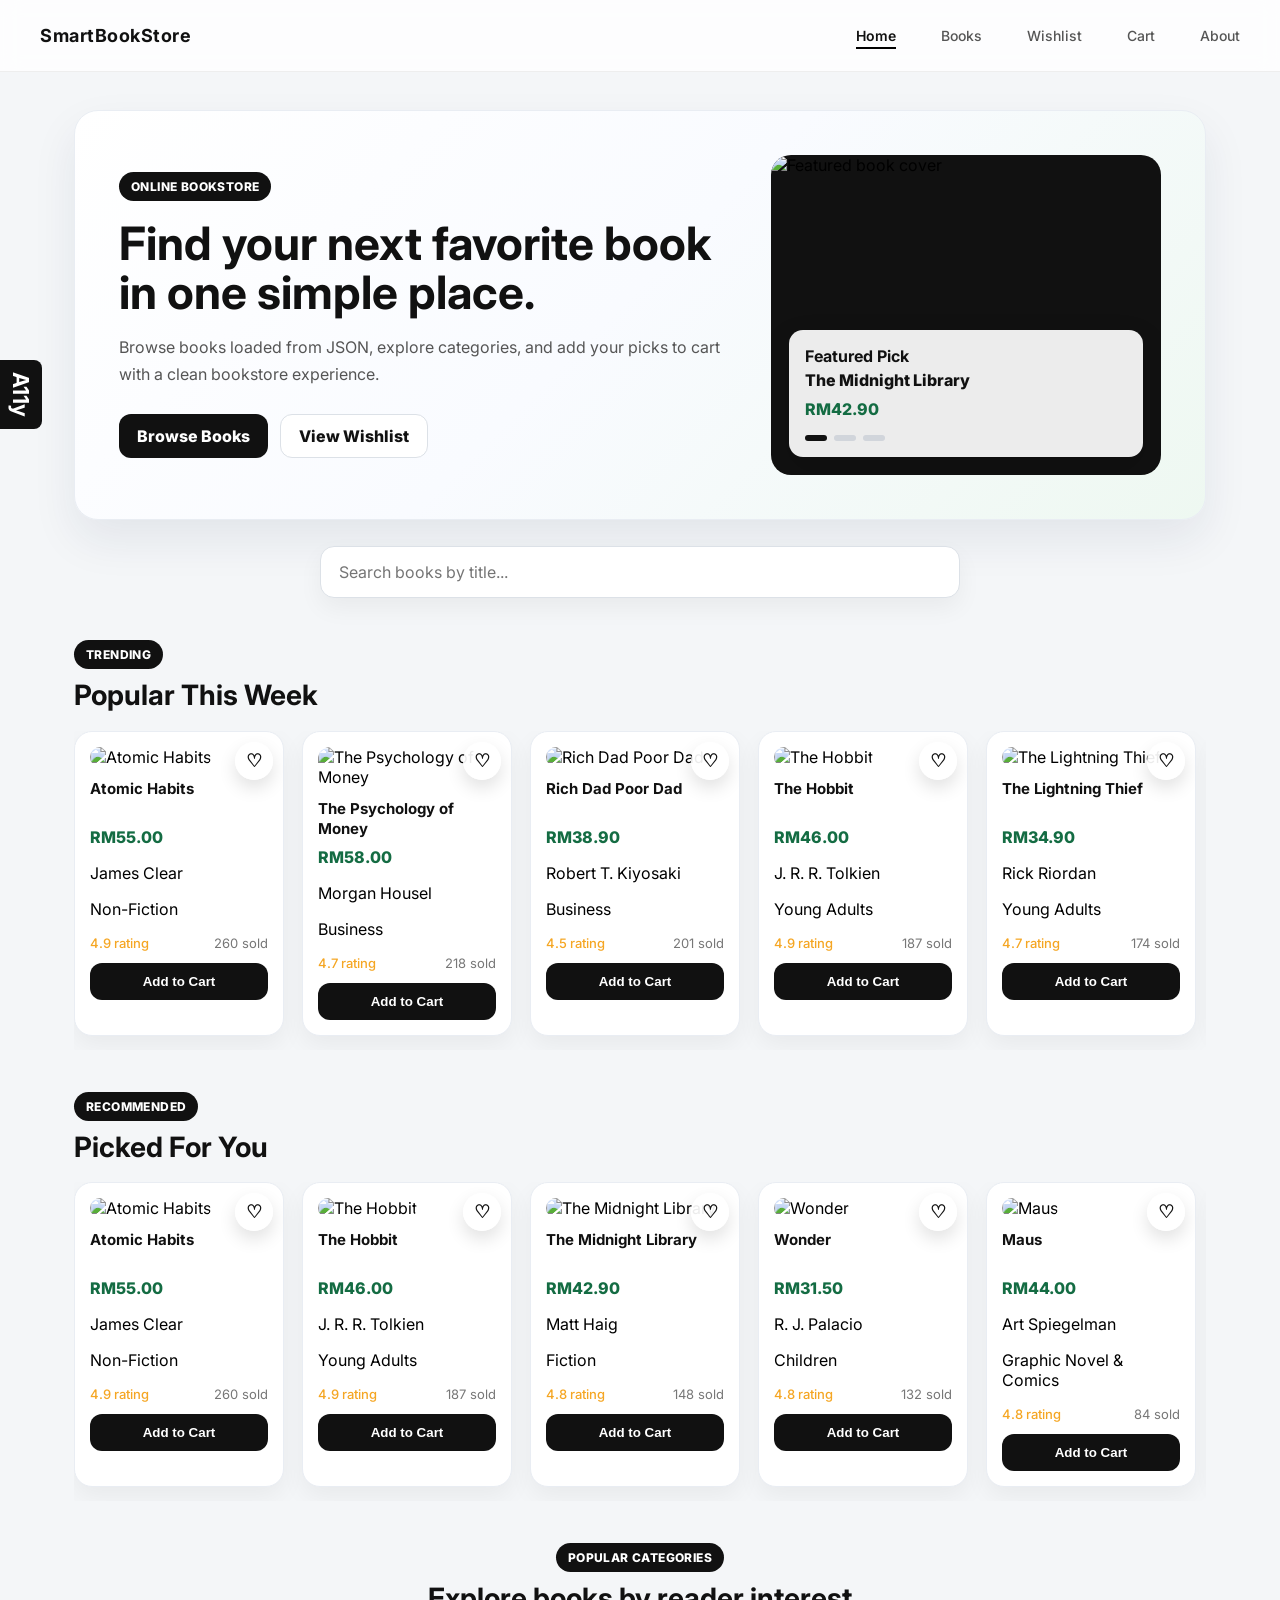
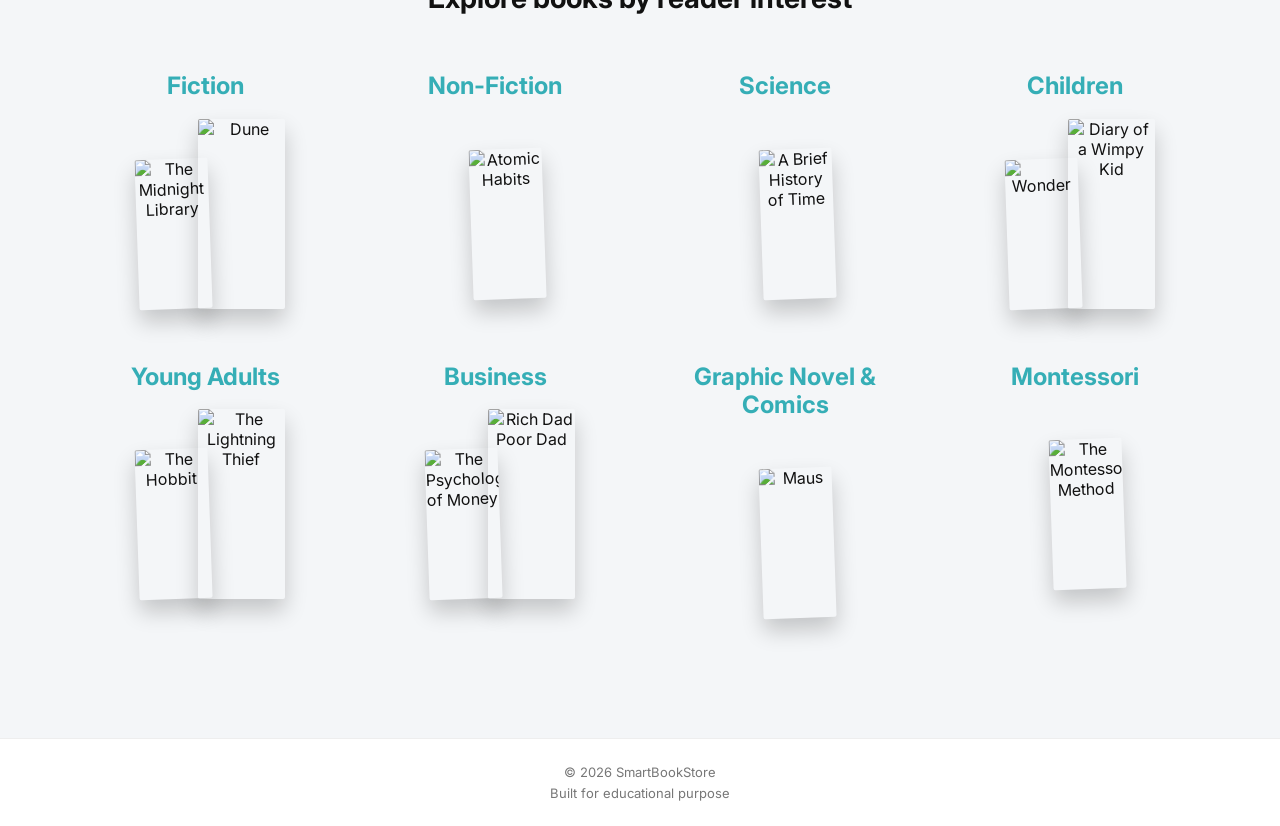
==== index.html @ 11dcf007 "New Website" ====
<!DOCTYPE html>
<html>
<head>
  <meta name="viewport" content="width=device-width, initial-scale=1.0">
  <title>SmartBookStore</title>
  <link rel="preconnect" href="https://fonts.googleapis.com">
  <link rel="preconnect" href="https://fonts.gstatic.com" crossorigin>
  <link href="https://fonts.googleapis.com/css2?family=Inter:wght@400;500;600;700;800&display=swap" rel="stylesheet">
  <link rel="stylesheet" href="style.css">
</head>

<body class="home-body">
  <div class="page-wrapper">
    <div id="accessibility-toggle" class="accessibility-tab">A11y</div>

    <div id="accessibility-panel" class="accessibility-panel">
      <button onclick="increaseText()">A+</button>
      <button onclick="decreaseText()">A-</button>
      <button onclick="toggleGrayscale()">Grayscale</button>
      <button onclick="toggleContrast()">High Contrast</button>
      <button onclick="toggleNegative()">Negative</button>
      <button onclick="toggleLight()">Light BG</button>
      <button onclick="toggleUnderline()">Underline Links</button>
      <button onclick="toggleFont()">Readable Font</button>
      <button onclick="resetAccessibility()">Reset</button>
    </div>

    <header class="navbar">
      <a href="index.html" class="logo">SmartBookStore</a>
      <nav class="nav-links">
        <a href="index.html" class="active">Home</a>
        <a href="books.html">Books</a>
        <a href="wishlist.html">Wishlist</a>
        <a href="cart.html">Cart</a>
        <a href="about.html">About</a>
      </nav>
    </header>

    <main class="home-page">
      <section class="home-hero">
        <div class="home-hero-content">
          <span class="home-label">Online Bookstore</span>
          <h1>Find your next favorite book in one simple place.</h1>
          <p>Browse books loaded from JSON, explore categories, and add your picks to cart with a clean bookstore experience.</p>

          <div class="hero-actions">
            <a href="books.html" class="hero-btn primary">Browse Books</a>
            <a href="wishlist.html" class="hero-btn secondary">View Wishlist</a>
          </div>
        </div>

        <div class="hero-preview" id="featuredBook">
          <img id="featured-img" src="" alt="Featured book cover">
          <div class="hero-preview-card">
            <strong id="featured-label">Featured Pick</strong>
            <span id="featured-title">Loading books...</span>
            <p id="featured-price">RM0</p>
            <div class="featured-dots" id="featured-dots"></div>
          </div>
        </div>
      </section>

      <div class="search-box">
        <input type="text" id="searchInput" placeholder="Search books by title...">
        <div id="suggestionBox"></div>
      </div>

      <section id="trendingSection" class="home-section">
        <div class="section-title">
          <span class="home-label">Trending</span>
          <h2>Popular This Week</h2>
        </div>

        <div class="scroll-container" id="trendingBooks"></div>
      </section>

      <section id="recommendedSection" class="home-section">
        <div class="section-title">
          <span class="home-label">Recommended</span>
          <h2>Picked For You</h2>
        </div>

        <div class="scroll-container" id="recommendedBooks"></div>
      </section>

      <section id="categorySection" class="home-section popular-categories">
        <div class="section-title centered-title">
          <span class="home-label">Popular Categories</span>
          <h2>Explore books by reader interest</h2>
        </div>

        <div class="popular-category-grid" id="popularCategories"></div>
      </section>

      <section id="categoryBooks" class="books home-search-source" aria-hidden="true"></section>
    </main>

    <div id="toast"></div>
    <script src="script.js"></script>
  </div>

  <footer class="footer">
    <p>&copy; 2026 SmartBookStore</p>
    <p>Built for educational purpose</p>
  </footer>
</body>
</html>
---- style.css ----
body {
  font-family: 'Poppins', sans-serif;
  margin: 0;
  padding: 0;
  background: #f5f5f5;
}

/* Logo to Home */
.logo {
  font-size: 18px;
  font-weight: 700;
  color: #111;
  text-decoration: none;
  letter-spacing: 0.5px;
}

.logo-link {
  font-weight: bold;
  font-size: 18px;
  color: black;
  text-decoration: none; /* buang underline */
  cursor: pointer;
}

/* optional hover effect macam app real */
.logo-link:hover {
  opacity: 0.7;
}

@media (max-width: 600px) {
  .navbar {
    flex-direction: column;
    gap: 10px;
  }

  .nav-links {
    gap: 15px;
    flex-wrap: wrap;
    justify-content: center;
  }
}

/* NAVIGATION BAR */
.navbar {
  display: flex;
  justify-content: space-between;
  align-items: center;

  padding: 25px 40px;
  background: rgba(255,255,255,0.8);
  backdrop-filter: blur(10px);

  position: sticky;
  top: 0;

  border-bottom: 1px solid #eee;
  z-index: 1000;
}

.nav-links {
  display: flex;
  gap: 25px;
}

.nav-links a {
  text-decoration: none;
  color: #555;
  font-weight: 500;
  font-size: 14px;
  position: relative;
  transition: 0.2s;
}

.nav-links a:hover {
  color: #111;
}

.nav-links a.active {
  color: #111;
  font-weight: 600;
}

.nav-links a.active::after {
  content: "";
  position: absolute;
  left: 0;
  bottom: -5px;
  width: 100%;
  height: 2px;
  background: black;
}

nav a {
  color: black;
  margin-left: 20px;
  font-weight: 500;
  text-decoration: none;
}

nav a:hover {
  text-decoration: none;
}

/* HOME PAGE */
.home-body {
  font-family: 'Inter', 'Segoe UI', Arial, sans-serif;
  background: #f4f6f8;
}

.home-page {
  max-width: 1180px;
  margin: auto;
  padding: 38px 24px 70px;
}

.home-hero {
  display: grid;
  grid-template-columns: minmax(0, 1fr) 390px;
  gap: 34px;
  align-items: center;
  background: linear-gradient(135deg, #ffffff 0%, #f9fbff 48%, #eef8f1 100%);
  border: 1px solid #e9edf3;
  border-radius: 24px;
  padding: 44px;
  box-shadow: 0 20px 45px rgba(24,39,75,0.08);
}

.home-label {
  display: inline-flex;
  width: fit-content;
  padding: 7px 12px;
  background: #111;
  color: white;
  border-radius: 999px;
  font-size: 12px;
  font-weight: 800;
  letter-spacing: 0.4px;
  text-transform: uppercase;
}

.home-hero h1 {
  max-width: 680px;
  margin: 18px 0 16px;
  color: #111;
  font-size: 46px;
  line-height: 1.08;
}

.home-hero p {
  max-width: 620px;
  margin: 0;
  color: #555;
  font-size: 16px;
  line-height: 1.7;
}

.hero-actions {
  display: flex;
  flex-wrap: wrap;
  gap: 12px;
  margin-top: 26px;
}

.hero-btn {
  display: inline-flex;
  justify-content: center;
  align-items: center;
  min-height: 44px;
  padding: 0 18px;
  border-radius: 12px;
  font-weight: 800;
  text-decoration: none;
}

.hero-btn.primary {
  background: #111;
  color: white;
}

.hero-btn.secondary {
  background: white;
  color: #111;
  border: 1px solid #dce1e7;
}

.hero-preview {
  position: relative;
  min-height: 320px;
  border-radius: 20px;
  overflow: hidden;
  background: #111;
  transition: opacity 0.25s ease, transform 0.25s ease;
}

.hero-preview.is-changing {
  opacity: 0.55;
  transform: translateX(10px);
}

.hero-preview img {
  width: 100%;
  height: 100%;
  min-height: 320px;
  object-fit: cover;
  display: block;
}

.hero-preview-card {
  position: absolute;
  left: 18px;
  right: 18px;
  bottom: 18px;
  padding: 16px;
  background: rgba(255,255,255,0.92);
  border-radius: 14px;
  box-shadow: 0 12px 30px rgba(0,0,0,0.16);
}

.hero-preview-card strong,
.hero-preview-card span {
  display: block;
  color: #111;
}

.hero-preview-card span {
  margin-top: 4px;
  font-weight: 800;
}

.hero-preview-card p {
  margin-top: 6px;
  color: #146c43;
  font-weight: 800;
}

.featured-dots {
  display: flex;
  gap: 7px;
  margin-top: 12px;
}

.featured-dots button {
  width: 22px;
  height: 6px;
  padding: 0;
  border: none;
  border-radius: 999px;
  background: #d1d5db;
}

.featured-dots button.active {
  background: #111;
}

.home-section {
  padding: 0;
  margin-top: 42px;
}

.section-title {
  margin-bottom: 18px;
}

.section-title h2 {
  margin: 10px 0 0;
  color: #111;
  font-size: 28px;
  line-height: 1.2;
}


@media (max-width: 1200px) {
  .books {
    grid-template-columns: repeat(3, 1fr);
  }
}

@media (max-width: 768px) {
  .books {
    grid-template-columns: repeat(2, 1fr);
  }
}

@media (max-width: 480px) {
  .books {
    grid-template-columns: 1fr;
  }
}

/* Book Grid */
.books {
  display: grid;
  grid-template-columns: repeat(4, 1fr);
  gap: 20px;
  padding: 0;
  margin-top: 20px;
}

/* Book Card */
.book-card {
  position: relative;
  background: white;
  border: 1px solid #e9edf3;
  border-radius: 18px;
  overflow: hidden;
  padding: 15px;
  box-shadow: 0 10px 24px rgba(0,0,0,0.05);
  transition: 0.25s;
}

.book-card:hover {
  transform: translateY(-6px);
}

/* Image Book Card */
.book-card img {
  width: 100%;
  height: 220px;
  object-fit: cover;
  border-radius: 12px;
  transition: transform 0.3 ease;
}

.book-card:hover img {
  transform: scale(1.05);
}

/* Button Add to Cart */
.book-card button {
  margin-top: 10px;
  padding: 11px;
  width: 100%;
  background: #111;
  color: white;
  border: none;
  border-radius: 12px;
  cursor: pointer;
  font-weight: 800;
  transition: 0.3s;
}

.book-card button:hover {
  background: #333;
}

/* Bahagian atas dlm Card Book  */
.card-top {
  position: absolute;
  top: 10px;
  right: 10px;
  z-index: 2;
}


/* Search Box */
.search-box {
  position: relative;
  max-width: 640px;
  margin: 26px auto 8px;
}

.search-box input {
  box-sizing: border-box;
  width: 100%;
  padding: 15px 18px;
  border: 1px solid #dce1e7;
  border-radius: 14px;
  background: white;
  color: #111;
  font: inherit;
  box-shadow: 0 10px 24px rgba(0,0,0,0.05);
  outline: none;
}

.search-box input:focus {
  border-color: #111;
  box-shadow: 0 0 0 3px rgba(17,17,17,0.08);
}

.hidden {
  display: none;
}

.search-wrapper button {
  padding: 10px 15px;
  border: none;
  background: black;
  color: white;
  border-radius: 8px;
  cursor: pointer;
}


/* Suggestion For Search */
#suggestionBox {
  position: absolute;
  left: 0;
  right: 0;
  top: calc(100% + 8px);
  z-index: 100;
}

.suggestion-item {
  display: flex;
  align-items: center;
  gap: 12px;
  background: white;
  padding: 12px 14px;
  cursor: pointer;
  border: 1px solid #e3e7ed;
  border-radius: 12px;
  box-shadow: 0 10px 24px rgba(0,0,0,0.07);
  margin-bottom: 8px;
}

.suggestion-item img {
  width: 48px;
  height: 64px;
  object-fit: cover;
  border-radius: 8px;
  background: #f2f2f2;
}

.suggestion-item strong {
  display: block;
  color: #111;
  font-size: 14px;
}

.suggestion-item span {
  display: block;
  margin-top: 4px;
  color: #666;
  font-size: 13px;
  text-transform: capitalize;
}

.suggestion-item.no-result {
  justify-content: center;
  color: #666;
}

.suggestion-item:hover {
  background: #f2f2f2;
}



.sort-wrapper {
  display: flex;
  position: relative;
  justify-content: flex-end;
  margin-top: 0;
  padding-right: 0;
  z-index: 999;
}

#categorySection {
  position: relative;
  display: flex;
  flex-direction: column;

}

.sort-btn {
  background: #111;
  color: white;
  border: none;
  padding: 11px 16px;
  border-radius: 12px;
  cursor: pointer;
  font-size: 13px;
  font-weight: 800;
}

/* dropdown hidden dulu */
.sort-menu {
  display: none;
  position: absolute;
  right: 0;
  top: 45px;

  background: white;
  padding: 10px;
  border-radius: 10px;
  box-shadow: 0 4px 15px rgba(0,0,0,0.1);
  min-width: 140px;
  z-index: 1000;
}

/* bila active */
.sort-menu.show {
  display: block;
}

.sort-menu button {
  display: block;
  width: 100%;
  margin: 5px 0;
  padding: 6px;
  border: none;
  background: #f2f2f2;
  border-radius: 6px;
  cursor: pointer;
}


.sort-wrapper.hidden {
  display: none;
}

.category-header {
  display: flex;
  justify-content: space-between;
  align-items: center;
  gap: 18px;
  padding: 0;
}

/* Button Wish dekat Card Book */
.wish-btn {
  width: 40px;
  height: 40px;
  border-radius: 50%;
  border: none;

  display: flex;
  align-items: center;
  justify-content: center;

  background: rgba(255,255,255,0.95);
  box-shadow: 0 2px 10px rgba(0,0,0,0.12);

  cursor: pointer;
  font-size: 18px;

  transition: 0.2s;
}

.wish-btn:active {
  transform: scale(0.9);
}


/* WISHLIST PAGE */
.wishlist-page {
  max-width: 1100px;
  margin: auto;
  padding: 20px;
}

.wishlist-page h1 {
  margin-bottom: 20px;
}

/* Wishlist GRID */
.wishlist-grid {
  display: grid;
  grid-template-columns: repeat(auto-fill, minmax(220px, 1fr));
  gap: 20px;
}

/* Wishlist Card Book */
.wishlist-card {
  background: white;
  border-radius: 14px;
  padding: 15px;
  overflow: hidden; /* penting */
  box-shadow: 0 6px 18px rgba(0,0,0,0.06);
  transition: 0.25s;
  cursor: pointer;
}

.wishlist-card:hover {
  transform: translateY(-5px);
}

/* Image */
.wishlist-card img {
  width: 100%;
  height: 220px;        
  object-fit: cover;   
  border-radius: 10px;
}

/* Contents */
.wishlist-card h3 {
  font-size: 16px;
  margin: 10px 0 5px;
}

.wishlist-card .price {
  color: green;
  font-weight: bold;
}

/* Buttons */
.wishlist-actions {
  display: flex;
  gap: 8px;
  margin-top: 10px;
}

.wishlist-actions button {
  flex: 1;
  padding: 8px;
  border: none;
  border-radius: 8px;
  font-size: 12px;
  cursor: pointer;
}

.wishlist-actions .add-cart-btn {
  background: #111;
  color: white;
}

.wishlist-actions .remove-btn {
  background: #eee;
  color: black;
}


/* DETAIL BOOK PAGE */
.detail-body {
  font-family: 'Inter', 'Segoe UI', Arial, sans-serif;
  background: #f4f6f8;
}

.detail-container {
  max-width: 1120px;
  margin: auto;
  padding: 38px 24px 70px;
}

.detail-card {
  display: grid;
  grid-template-columns: 390px minmax(0, 1fr);
  gap: 34px;
  align-items: stretch;
  background: white;
  border: 1px solid #e9edf3;
  border-radius: 24px;
  padding: 28px;
  box-shadow: 0 20px 45px rgba(24,39,75,0.08);
}

.detail-image {
  display: flex;
  justify-content: center;
  align-items: center;
  min-height: 470px;
  background: linear-gradient(135deg, #f8fafc, #eef8f1);
  border-radius: 20px;
  padding: 24px;
}

.detail-image img {
  width: 100%;
  max-width: 300px;
  max-height: 420px;
  object-fit: cover;
  border-radius: 16px;
  box-shadow: 0 18px 34px rgba(0,0,0,0.18);
}

.detail-info {
  display: flex;
  flex-direction: column;
  justify-content: center;
}

.detail-label {
  width: fit-content;
  padding: 7px 12px;
  background: #111;
  color: white;
  border-radius: 999px;
  font-size: 12px;
  font-weight: 800;
  letter-spacing: 0.4px;
  text-transform: uppercase;
}

.detail-info h1 {
  margin: 18px 0 12px;
  color: #111;
  font-size: 38px;
  line-height: 1.12;
}

.detail-rating {
  display: flex;
  flex-wrap: wrap;
  gap: 10px;
  margin-bottom: 18px;
}

.detail-rating span {
  padding: 8px 11px;
  background: #f4f6f8;
  color: #555;
  border-radius: 999px;
  font-size: 13px;
  font-weight: 700;
}

#book-price {
  margin: 0;
  color: #146c43;
  font-size: 30px;
  font-weight: 800;
}

.desc {
  max-width: 620px;
  margin: 18px 0;
  color: #555;
  line-height: 1.7;
}

.detail-benefits {
  display: grid;
  grid-template-columns: repeat(3, 1fr);
  gap: 12px;
  margin: 8px 0 22px;
}

.detail-benefits div {
  padding: 14px;
  background: #f8fafc;
  border: 1px solid #e9edf3;
  border-radius: 14px;
}

.detail-benefits strong,
.detail-benefits span {
  display: block;
}

.detail-benefits strong {
  color: #111;
  font-size: 13px;
}

.detail-benefits span {
  margin-top: 4px;
  color: #666;
  font-size: 12px;
}

.detail-actions {
  display: flex;
  flex-wrap: wrap;
  gap: 12px;
}

.detail-actions button,
.detail-actions a {
  display: inline-flex;
  align-items: center;
  justify-content: center;
  min-height: 46px;
  padding: 0 18px;
  border-radius: 12px;
  font-weight: 800;
  text-decoration: none;
}

.detail-actions button {
  background: #111;
  color: white;
  border: none;
  cursor: pointer;
}

.detail-actions a {
  background: white;
  color: #111;
  border: 1px solid #dce1e7;
}

.back-link {
  display: inline-flex;
  margin-bottom: 18px;
  color: #555;
  font-weight: 700;
  text-decoration: none;
}

.back-link:hover {
  color: #111;
}

.feedback-section {
  margin-top: 36px;
}

.feedback-grid {
  display: grid;
  grid-template-columns: repeat(3, 1fr);
  gap: 18px;
}

.feedback-card {
  background: white;
  border: 1px solid #e9edf3;
  border-radius: 18px;
  padding: 20px;
  box-shadow: 0 10px 24px rgba(0,0,0,0.05);
}

.feedback-top {
  display: flex;
  justify-content: space-between;
  align-items: center;
  gap: 12px;
  margin-bottom: 12px;
}

.feedback-top strong {
  color: #111;
}

.feedback-top span {
  padding: 6px 9px;
  background: #e8f4ed;
  color: #146c43;
  border-radius: 999px;
  font-size: 12px;
  font-weight: 800;
}

.feedback-card p {
  margin: 0;
  color: #555;
  line-height: 1.6;
}

@media (max-width: 900px) {
  .detail-card,
  .feedback-grid {
    grid-template-columns: 1fr;
  }

  .detail-image {
    min-height: auto;
  }

  .detail-image img {
    max-height: 360px;
  }
}

@media (max-width: 560px) {
  .detail-container {
    padding: 28px 14px 50px;
  }

  .detail-card {
    padding: 18px;
    border-radius: 18px;
  }

  .detail-info h1 {
    font-size: 28px;
  }

  .detail-benefits {
    grid-template-columns: 1fr;
  }

  .detail-actions {
    flex-direction: column;
  }

  .detail-actions button,
  .detail-actions a {
    width: 100%;
  }
}

/* CART PAGE */
.cart-body {
  font-family: 'Inter', 'Segoe UI', Arial, sans-serif;
  background: #f4f6f8;
}

.cart-page {
  max-width: 1180px;
  margin: auto;
  padding: 38px 24px 70px;
}

.cart-header {
  display: flex;
  justify-content: space-between;
  align-items: flex-end;
  margin-bottom: 24px;
}

.cart-label {
  display: inline-flex;
  width: fit-content;
  padding: 7px 12px;
  background: #111;
  color: white;
  border-radius: 999px;
  font-size: 12px;
  font-weight: 800;
  letter-spacing: 0.4px;
  text-transform: uppercase;
}

.cart-header h1 {
  margin: 14px 0 8px;
  font-size: 38px;
  line-height: 1.1;
  color: #111;
}

.cart-header p {
  margin: 0;
  color: #666;
}

.cart-layout {
  display: grid;
  grid-template-columns: minmax(0, 1fr) 360px;
  gap: 24px;
  align-items: start;
}

.cart-list-panel,
.checkout-panel {
  background: white;
  border: 1px solid #e9edf3;
  border-radius: 18px;
  box-shadow: 0 14px 35px rgba(24,39,75,0.07);
}

.cart-list-panel {
  padding: 22px;
}

.cart-panel-header {
  display: flex;
  justify-content: space-between;
  align-items: center;
  gap: 16px;
  margin-bottom: 18px;
}

.cart-panel-header h2,
.checkout-panel h2 {
  margin: 0;
  color: #111;
  font-size: 20px;
}

#cart-count {
  color: #666;
  font-size: 14px;
  font-weight: 600;
}

.cart-item {
  display: flex;
  align-items: center;
  gap: 16px;
  padding: 16px 0;
  border-bottom: 1px solid #eef1f4;
}

.cart-item:last-child {
  border-bottom: none;
}

.cart-item img {
  width: 76px;
  height: 104px;
  object-fit: cover;
  border-radius: 10px;
  background: #f2f2f2;
}

.cart-info {
  flex: 1;
  min-width: 0;
}

.cart-info h3 {
  margin: 0;
  font-size: 16px;
  color: #111;
}

.cart-info .price {
  color: #146c43;
  font-weight: bold;
  margin: 6px 0 12px;
}

.qty-control {
  display: flex;
  align-items: center;
  width: fit-content;
  gap: 10px;
  padding: 5px;
  background: #f5f6f8;
  border-radius: 999px;
}

.qty-control button {
  width: 30px;
  height: 30px;
  border: none;
  background: #111;
  color: white;
  border-radius: 50%;
  cursor: pointer;
  font-weight: 800;
}

.qty-control span {
  min-width: 18px;
  text-align: center;
  font-weight: 700;
  color: #111;
}

.cart-right {
  text-align: right;
  min-width: 100px;
}

.subtotal {
  font-weight: bold;
  margin-bottom: 10px;
  color: #111;
}

.remove-btn {
  background: #fff1f1;
  border: none;
  color: #c62828;
  font-size: 12px;
  font-weight: 700;
  padding: 7px 10px;
  border-radius: 999px;
  cursor: pointer;
}

.empty-cart {
  padding: 42px 20px;
  text-align: center;
  color: #666;
  background: #f8fafc;
  border: 1px dashed #d7dde5;
  border-radius: 14px;
}

.cart-summary {
  margin-top: 20px;
  padding: 16px;
  background: #f8fafc;
  border-radius: 14px;
}

.cart-summary div {
  display: flex;
  justify-content: space-between;
  align-items: center;
  gap: 16px;
  padding: 8px 0;
  color: #666;
  font-size: 14px;
}

.cart-summary strong {
  color: #111;
}

.summary-total {
  margin-top: 8px;
  border-top: 1px solid #e1e5eb;
  font-size: 16px;
  font-weight: 800;
}

.checkout-panel {
  position: sticky;
  top: 98px;
  padding: 22px;
}

.checkout-panel label {
  display: block;
  margin-top: 16px;
  color: #333;
  font-size: 13px;
  font-weight: 700;
}

.checkout-panel input,
.checkout-panel textarea,
.checkout-panel select {
  width: 100%;
  box-sizing: border-box;
  margin-top: 7px;
  padding: 12px 13px;
  border: 1px solid #dce1e7;
  border-radius: 10px;
  background: white;
  color: #111;
  font: inherit;
  outline: none;
}

.checkout-panel input:focus,
.checkout-panel textarea:focus,
.checkout-panel select:focus {
  border-color: #111;
  box-shadow: 0 0 0 3px rgba(17,17,17,0.08);
}

.checkout-btn {
  width: 100%;
  margin-top: 18px;
  background: #111;
  border: none;
  padding: 14px 18px;
  border-radius: 12px;
  color: white;
  font-weight: 800;
  cursor: pointer;
  transition: 0.25s;
}

.checkout-btn:hover {
  background: #2c2c2c;
  transform: translateY(-2px);
}

@media (max-width: 900px) {
  .cart-layout {
    grid-template-columns: 1fr;
  }

  .checkout-panel {
    position: static;
  }
}

@media (max-width: 560px) {
  .cart-page {
    padding: 28px 16px 50px;
  }

  .cart-header h1 {
    font-size: 30px;
  }

  .cart-list-panel,
  .checkout-panel {
    padding: 16px;
    border-radius: 14px;
  }

  .cart-item {
    align-items: flex-start;
  }

  .cart-item img {
    width: 62px;
    height: 86px;
  }

  .cart-right {
    min-width: 76px;
  }
}

/* Notif Add to cart */
#toast {
  position: fixed;
  bottom: 20px;
  right: 20px;

  background: #111;
  color: white;
  padding: 12px 18px;

  border-radius: 8px;
  font-size: 14px;

  opacity: 0;
  transform: translateY(-20px);
  transition: 0.3s;

  z-index: 9999;
}

#toast.show {
  opacity: 1;
  transform: translateY(0);
}


/* ABOUT PAGE*/
.about-page {
  max-width: 1120px;
  margin: auto;
  padding: 42px 24px 60px;
  line-height: 1.6;
}

.about-hero {
  display: grid;
  grid-template-columns: minmax(0, 1fr) 280px;
  gap: 32px;
  align-items: stretch;
  background: linear-gradient(135deg, #ffffff 0%, #f9fbff 48%, #eef8f1 100%);
  border: 1px solid #e9edf3;
  border-radius: 24px;
  padding: 42px;
  box-shadow: 0 20px 45px rgba(24,39,75,0.08);
}

.about-label {
  display: inline-flex;
  align-items: center;
  width: fit-content;
  padding: 7px 12px;
  background: #111;
  color: white;
  border-radius: 999px;
  font-size: 12px;
  font-weight: 700;
  letter-spacing: 0.4px;
  text-transform: uppercase;
}

.about-page h1 {
  max-width: 760px;
  margin: 18px 0 16px;
  font-size: 42px;
  line-height: 1.12;
  color: #111;
}

.about-page h2 {
  margin: 10px 0 0;
  font-size: 28px;
  line-height: 1.2;
  color: #111;
}

.about-page p {
  color: #555;
}

.about-hero p {
  max-width: 700px;
  margin: 0;
  font-size: 16px;
}

.about-highlight {
  display: flex;
  flex-direction: column;
  justify-content: center;
  gap: 12px;
  min-height: 220px;
  padding: 26px;
  background: #111;
  color: white;
  border-radius: 18px;
}

.about-highlight strong {
  font-size: 14px;
  color: #cfd6df;
}

.about-highlight span {
  display: block;
  padding: 12px 14px;
  background: rgba(255,255,255,0.1);
  border-radius: 12px;
  font-weight: 700;
}

.about-stats {
  display: grid;
  grid-template-columns: repeat(3, 1fr);
  gap: 18px;
  margin: 26px 0 42px;
}

.about-stats div {
  background: white;
  border: 1px solid #ececec;
  border-radius: 18px;
  padding: 22px;
  box-shadow: 0 10px 24px rgba(0,0,0,0.05);
}

.about-stats strong {
  display: block;
  font-size: 30px;
  line-height: 1;
  color: #111;
}

.about-stats span {
  display: block;
  margin-top: 8px;
  color: #666;
  font-size: 14px;
}

.about-section-heading {
  margin-bottom: 20px;
}

.feature-grid {
  display: grid;
  grid-template-columns: repeat(4, 1fr);
  gap: 18px;
}

.feature-card {
  min-height: 190px;
  background: white;
  border: 1px solid #ececec;
  border-radius: 18px;
  padding: 22px;
  box-shadow: 0 10px 24px rgba(0,0,0,0.05);
  transition: 0.25s;
}

.feature-card:hover,
.team-member:hover {
  transform: translateY(-5px);
}

.feature-card span {
  display: inline-flex;
  justify-content: center;
  align-items: center;
  width: 38px;
  height: 38px;
  background: #e8f4ed;
  color: #146c43;
  border-radius: 12px;
  font-weight: 800;
  font-size: 13px;
}

.feature-card h3 {
  margin: 22px 0 8px;
  color: #111;
  font-size: 18px;
}

.feature-card p {
  margin: 0;
  font-size: 14px;
}

.team-heading {
  margin-top: 44px;
}

.team-gallery {
  display: grid;
  grid-template-columns: repeat(4, 1fr);
  gap: 18px;
  margin-top: 20px;
}

.team-member {
  background: white;
  border: 1px solid #ececec;
  border-radius: 18px;
  padding: 18px;
  text-align: center;
  box-shadow: 0 10px 24px rgba(0,0,0,0.05);
  transition: 0.25s;
}

.team-member img {
  width: 100%;
  aspect-ratio: 1;
  object-fit: cover;
  border-radius: 16px;
}

.team-member h3 {
  margin: 14px 0 4px;
  font-size: 15px;
  color: #111;
}

.team-member p {
  margin: 0;
  font-size: 13px;
  color: #777;
}

@media (max-width: 900px) {
  .about-hero {
    grid-template-columns: 1fr;
  }

  .about-page h1 {
    font-size: 34px;
  }

  .feature-grid {
    grid-template-columns: repeat(2, 1fr);
  }

  .team-gallery {
    grid-template-columns: repeat(3, 1fr);
  }
}

@media (max-width: 520px) {
  .about-page {
    padding: 28px 16px 46px;
  }

  .about-hero {
    padding: 26px;
    border-radius: 18px;
  }

  .about-page h1 {
    font-size: 28px;
  }

  .about-page h2 {
    font-size: 22px;
  }

  .about-stats,
  .feature-grid {
    grid-template-columns: 1fr;
  }

  .team-gallery {
    grid-template-columns: repeat(2, 1fr);
    gap: 14px;
  }

  .team-member {
    padding: 12px;
  }
}

/* FOOTER */
.footer {
  text-align: center;
  padding: 20px;
  margin-top: 40px;
  background: white;
  border-top: 1px solid #eee;
  font-size: 13px;
  color: #777;
  bottom: 0;
  left: 0;
  width: 100%;
}

.footer p {
  margin: 5px 0;
}


/*Genre Filter*/
.genre-box {
  display: flex;
  gap: 10px;
  flex-wrap: wrap;
}

.genre-box button {
  padding: 8px 12px;
  border: none;
  border-radius: 20px;
  background: white;
  cursor: pointer;
  box-shadow: 0 2px 8px rgba(0,0,0,0.08);
  font-size: 13px;
}

.genre-box button.active {
  background: #111;
  color: white;
}

.genre-box button:hover {
  background: #111;
  color: white;
}


/* Scroll page */
.scroll-container {
  display: flex;
  gap: 15px;
  overflow-x: auto;
  padding-bottom: 10px;
}

.scroll-container::-webkit-scrollbar {
  height: 6px;
}

.scroll-container::-webkit-scrollbar-thumb {
  background: #ccc;
  border-radius: 10px;
}

/* kecilkan sikit card dalam scroll */
.scroll-container .book-card {
  min-width: 160px;
  flex-shrink: 0;
}


/*ACCESSIBILITY */
/* PANEL SLIDE OUT */
.accessibility-panel {
  position: fixed;
  left: -240px;
  top: 30%;
  width: 200px;

  background: white;
  display: flex;
  flex-direction: column;
  gap: 8px;

  padding: 12px;
  border-radius: 0 10px 10px 0;

  box-shadow: 0 10px 25px rgba(0,0,0,0.15);

  transition: 0.3s ease;
  z-index: 9999;
}

/* Show Accesssibility  */
.accessibility-panel.show {
  left: 0;
}

.accessibility-panel button {
  padding: 8px;
  border: none;
  background: #f2f2f2;
  border-radius: 6px;
  cursor: pointer;
  font-size: 12px;
}

#accessibility-panel button:hover {
  background: #ddd;
}


/* LEFT STICKY TAB */
.accessibility-tab {
  position: fixed;
  left: 0;
  top: 40%;
  background: #111;
  color: white;
  padding: 12px 8px;
  writing-mode: vertical-rl;
  font-size: 22px;
  line-height: 26px;
  font-weight: bold;
  cursor: pointer;
  z-index: 9999;
  border-radius: 0 8px 8px 0;
}

/* Accessibility Classes */
.grayscale {
  filter: grayscale(100%);
}

.high-contrast {
  background: black !important;
  color: white !important;
}

.negative {
  filter: invert(1);
}

.light-bg {
  background: #fff !important;
}

.underline-links a {
  text-decoration: underline !important;
}

.readable-font {
  font-family: Arial, sans-serif !important;
}


/* Card Book Detail */
.meta {
  display: flex;
  font-size:12px;
  align-items: center;
  gap: 6px;
  font-size: 13px;
  margin: 5px 0;
}

.rating {
  color: #f5a623; /* kuning */
  font-weight: 500;
}

.sold {
  color: #777;
}

.divider {
  color: #ccc;
}


/* Page Wrap */
.page-wrapper {
  min-height: 100vh;
}


/* Search Highlight*/
.highlight {
  background: transparent;
  font-weight: inherit;
  padding: 0;
  border-radius: 0;
}

/* HOME PAGE POLISH */
.home-body .genre-box {
  gap: 12px;
  margin-top: 18px;
}

.home-body .genre-box button {
  padding: 10px 16px;
  border: 1px solid #dce1e7;
  border-radius: 999px;
  background: white;
  color: #111;
  font-weight: 800;
  box-shadow: 0 8px 18px rgba(0,0,0,0.04);
}

.home-body .genre-box button.active,
.home-body .genre-box button:hover {
  background: #111;
  color: white;
}

.home-body .scroll-container {
  gap: 18px;
  padding-bottom: 14px;
}

.home-body .scroll-container .book-card {
  min-width: 210px;
  max-width: 210px;
}

.home-body .meta {
  justify-content: space-between;
  margin: 8px 0 2px;
  color: #777;
}

.home-body .wish-btn {
  width: 38px;
  height: 38px;
  padding: 0;
  margin: 0;
  border-radius: 50%;
  background: rgba(255,255,255,0.92);
  color: #111;
  box-shadow: 0 8px 18px rgba(0,0,0,0.12);
}

.home-body .wish-btn:hover {
  background: #111;
  color: white;
}

.home-body .book-card h3 {
  min-height: 42px;
  margin: 12px 0 6px;
  color: #111;
  font-size: 15px;
  line-height: 1.35;
}

.home-body .book-card .price {
  margin: 0;
  color: #146c43;
  font-weight: 800;
}

.centered-title {
  text-align: center;
}

.popular-category-grid {
  display: grid;
  grid-template-columns: repeat(4, minmax(0, 1fr));
  gap: 34px 28px;
  margin-top: 28px;
}

.popular-category-card {
  display: block;
  min-height: 250px;
  padding: 10px;
  color: #111;
  text-align: center;
  text-decoration: none;
  border-radius: 18px;
  transition: 0.25s;
}

.popular-category-card:hover {
  background: rgba(255,255,255,0.65);
  transform: translateY(-5px);
}

.popular-category-card h3 {
  margin: 0 0 18px;
  color: #35aeb6;
  font-size: 24px;
  line-height: 1.2;
}

.category-covers {
  position: relative;
  display: flex;
  justify-content: center;
  align-items: flex-end;
  min-height: 180px;
}

.category-covers img {
  width: 30%;
  height: 150px;
  object-fit: cover;
  border-radius: 2px;
  box-shadow: 0 12px 22px rgba(0,0,0,0.2);
  transition: 0.25s;
}

.category-covers img:nth-child(1) {
  transform: translateX(12px) rotate(-2deg);
}

.category-covers img:nth-child(2) {
  z-index: 2;
  width: 36%;
  height: 190px;
}

.category-covers img:nth-child(3) {
  transform: translateX(-12px) rotate(2deg);
}

.popular-category-card:hover img:nth-child(1) {
  transform: translateX(0) rotate(-5deg);
}

.popular-category-card:hover img:nth-child(3) {
  transform: translateX(0) rotate(5deg);
}

.home-search-source {
  display: none;
}

@media (max-width: 980px) {
  .home-hero {
    grid-template-columns: 1fr;
  }

  .books {
    grid-template-columns: repeat(3, 1fr);
  }

  .popular-category-grid {
    grid-template-columns: repeat(2, minmax(0, 1fr));
  }
}

@media (max-width: 720px) {
  .home-page {
    padding: 28px 16px 50px;
  }

  .home-hero {
    padding: 28px;
    border-radius: 18px;
  }

  .home-hero h1 {
    font-size: 32px;
  }

  .hero-preview,
  .hero-preview img {
    min-height: 240px;
  }

  .category-header {
    align-items: flex-start;
    flex-direction: column;
  }

  .books {
    grid-template-columns: repeat(2, 1fr);
    gap: 16px;
  }
}

@media (max-width: 460px) {
  .home-hero h1 {
    font-size: 28px;
  }

  .hero-actions {
    flex-direction: column;
  }

  .hero-btn {
    width: 100%;
    box-sizing: border-box;
  }

  .books {
    grid-template-columns: 1fr;
  }

  .popular-category-grid {
    grid-template-columns: 1fr;
    gap: 22px;
  }

  .home-body .scroll-container .book-card {
    min-width: 185px;
    max-width: 185px;
  }
}

/* SITE-WIDE RESPONSIVE FIXES */
* {
  box-sizing: border-box;
}

img {
  max-width: 100%;
}

@media (max-width: 1024px) {
  .navbar {
    padding: 20px 24px;
  }

  .home-page,
  .about-page,
  .cart-page {
    max-width: 100%;
  }

  .books {
    grid-template-columns: repeat(3, minmax(0, 1fr));
  }

  .feature-grid,
  .team-gallery {
    grid-template-columns: repeat(2, minmax(0, 1fr));
  }
}

@media (max-width: 768px) {
  .navbar {
    align-items: flex-start;
    flex-direction: column;
    gap: 14px;
    padding: 18px 16px;
  }

  .nav-links {
    width: 100%;
    gap: 10px;
    overflow-x: auto;
    padding-bottom: 4px;
  }

  .nav-links a {
    flex: 0 0 auto;
    margin-left: 0;
    padding: 8px 10px;
    border-radius: 999px;
    background: #f4f6f8;
  }

  .nav-links a.active::after {
    display: none;
  }

  .home-hero,
  .about-hero,
  .cart-layout,
  .detail-card {
    grid-template-columns: 1fr;
    flex-direction: column;
  }

  .home-hero,
  .about-hero {
    padding: 26px;
  }

  .home-hero h1,
  .about-page h1 {
    font-size: 32px;
  }

  .about-stats,
  .feature-grid,
  .team-gallery {
    grid-template-columns: 1fr;
  }

  .books {
    grid-template-columns: repeat(2, minmax(0, 1fr));
  }

  .book-card img,
  .wishlist-card img {
    height: 190px;
  }

  .cart-item {
    align-items: flex-start;
  }
}

@media (max-width: 520px) {
  body {
    min-width: 0;
  }

  .home-page,
  .about-page,
  .cart-page {
    padding-left: 14px;
    padding-right: 14px;
  }

  .home-hero,
  .about-hero,
  .cart-list-panel,
  .checkout-panel {
    padding: 18px;
    border-radius: 16px;
  }

  .home-hero h1,
  .about-page h1,
  .cart-header h1 {
    font-size: 28px;
  }

  .section-title h2,
  .about-page h2,
  .cart-panel-header h2,
  .checkout-panel h2 {
    font-size: 21px;
  }

  .books {
    grid-template-columns: 1fr;
  }

  .book-card img,
  .wishlist-card img {
    height: 230px;
  }

  .home-body .scroll-container .book-card {
    min-width: 78vw;
    max-width: 78vw;
  }

  .cart-item {
    display: grid;
    grid-template-columns: 70px 1fr;
  }

  .cart-right {
    grid-column: 1 / -1;
    width: 100%;
    text-align: left;
  }

  .suggestion-item {
    align-items: flex-start;
  }

  .suggestion-item img {
    width: 44px;
    height: 58px;
  }

  .footer {
    padding: 18px 14px;
  }
}
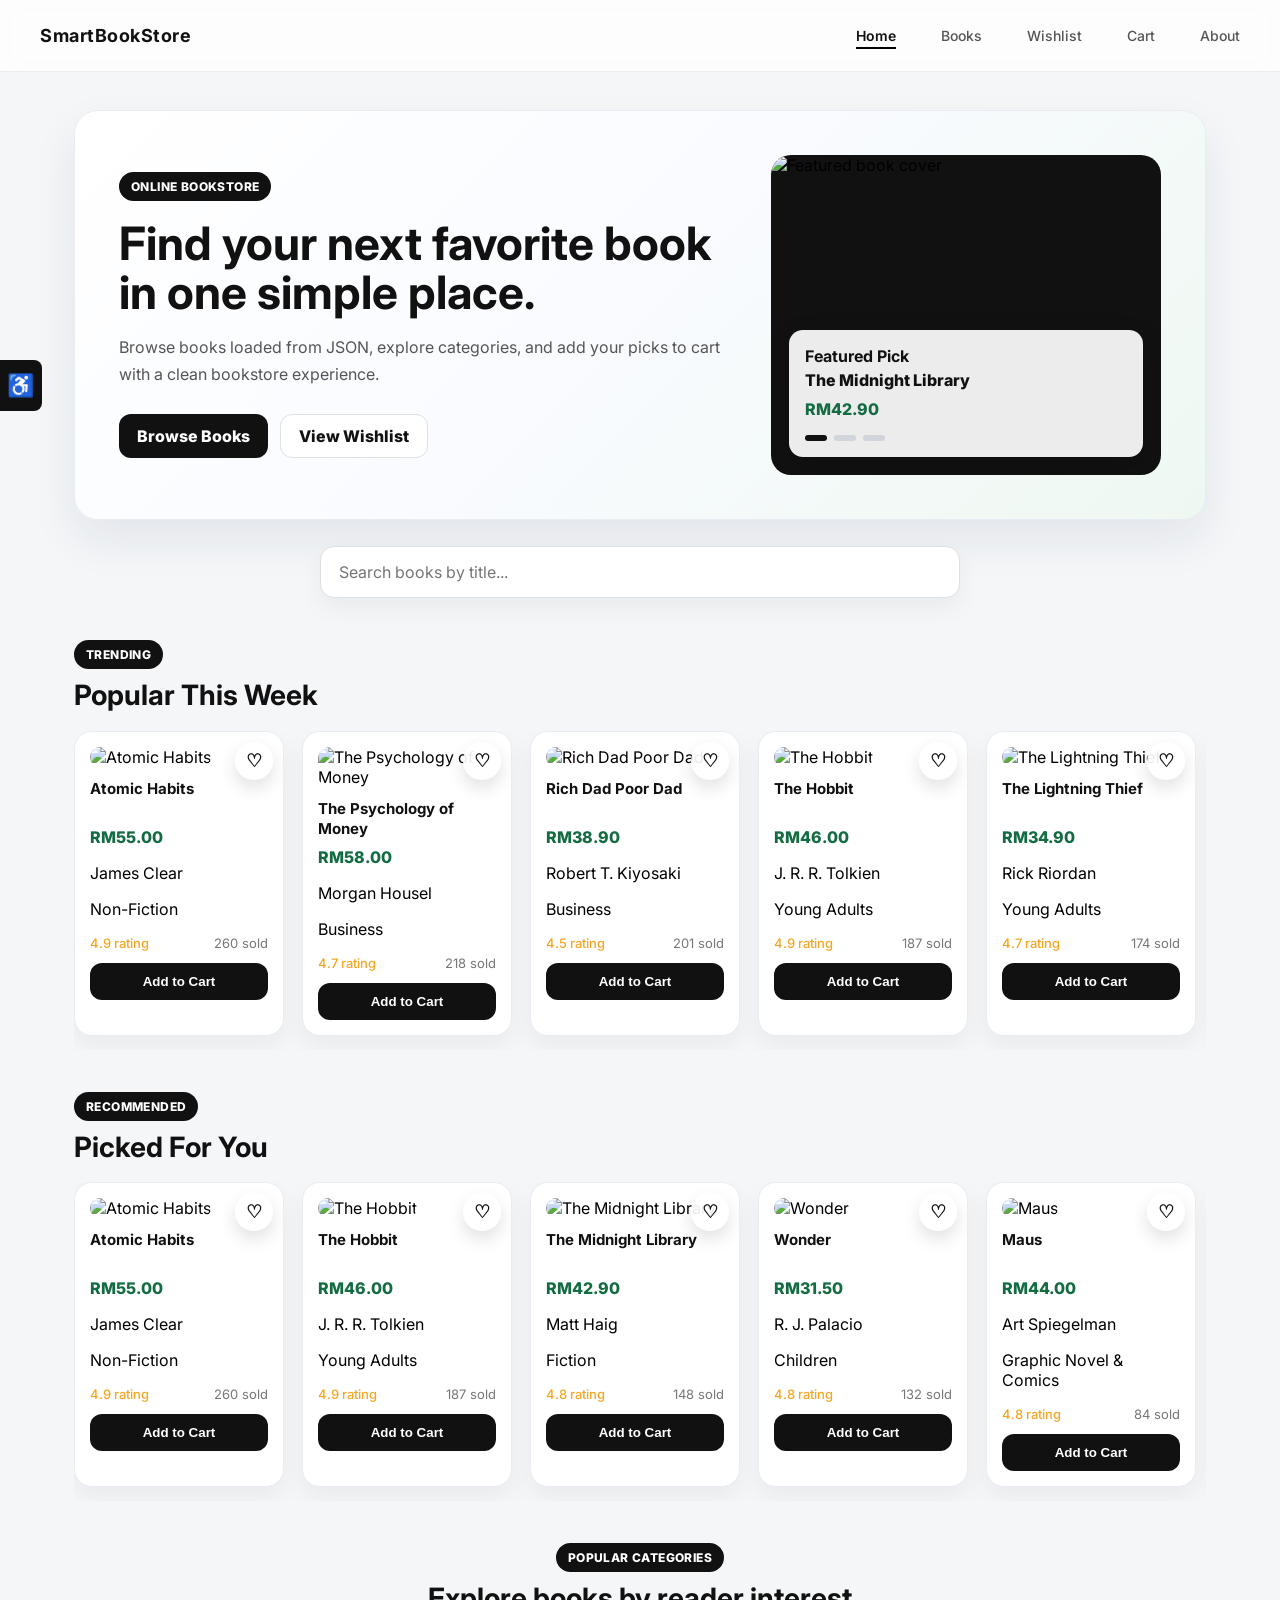
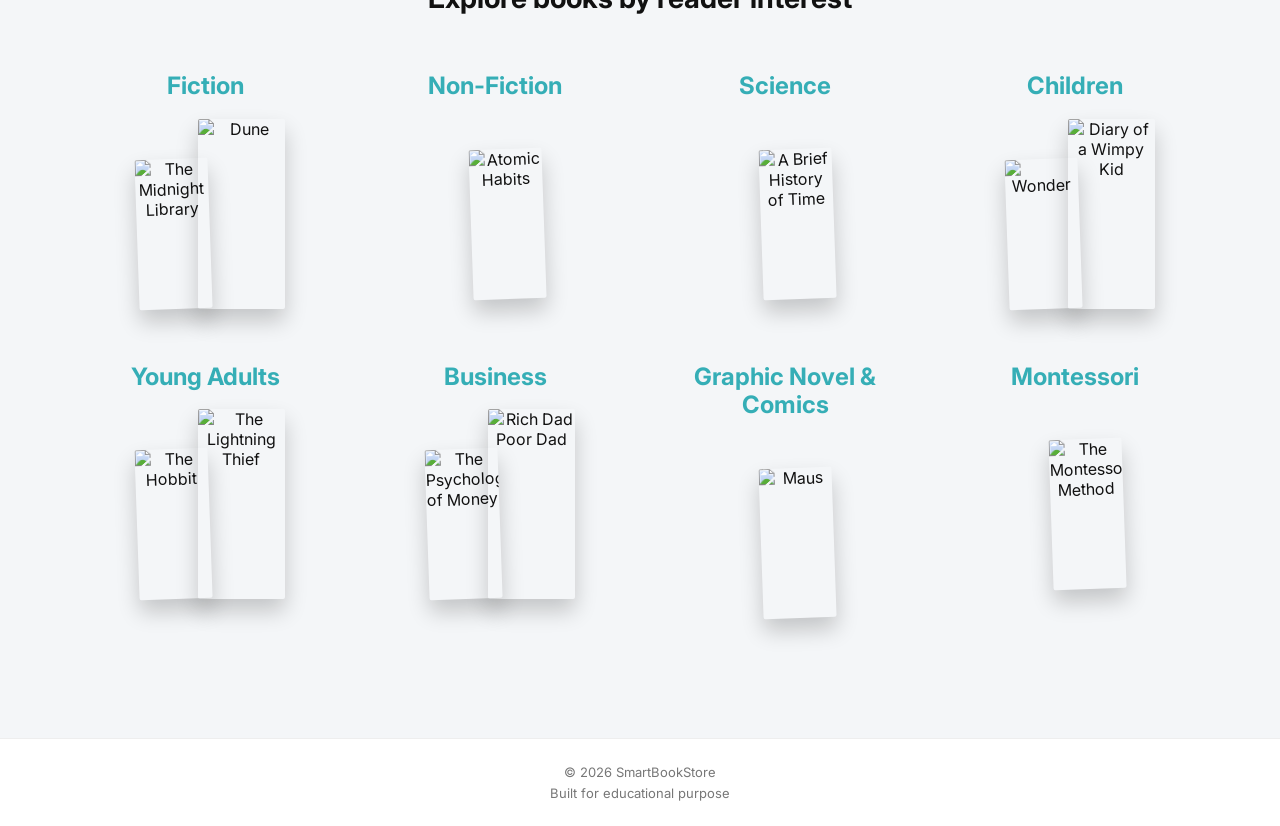
==== commit f49d424d: "Update about page" ====
--- a/index.html
+++ b/index.html
@@ -12,7 +12,7 @@
 
 <body class="home-body">
   <div class="page-wrapper">
-    <div id="accessibility-toggle" class="accessibility-tab">A11y</div>
+    <div id="accessibility-toggle" class="accessibility-tab">♿</div>
 
     <div id="accessibility-panel" class="accessibility-panel">
       <button onclick="increaseText()">A+</button>
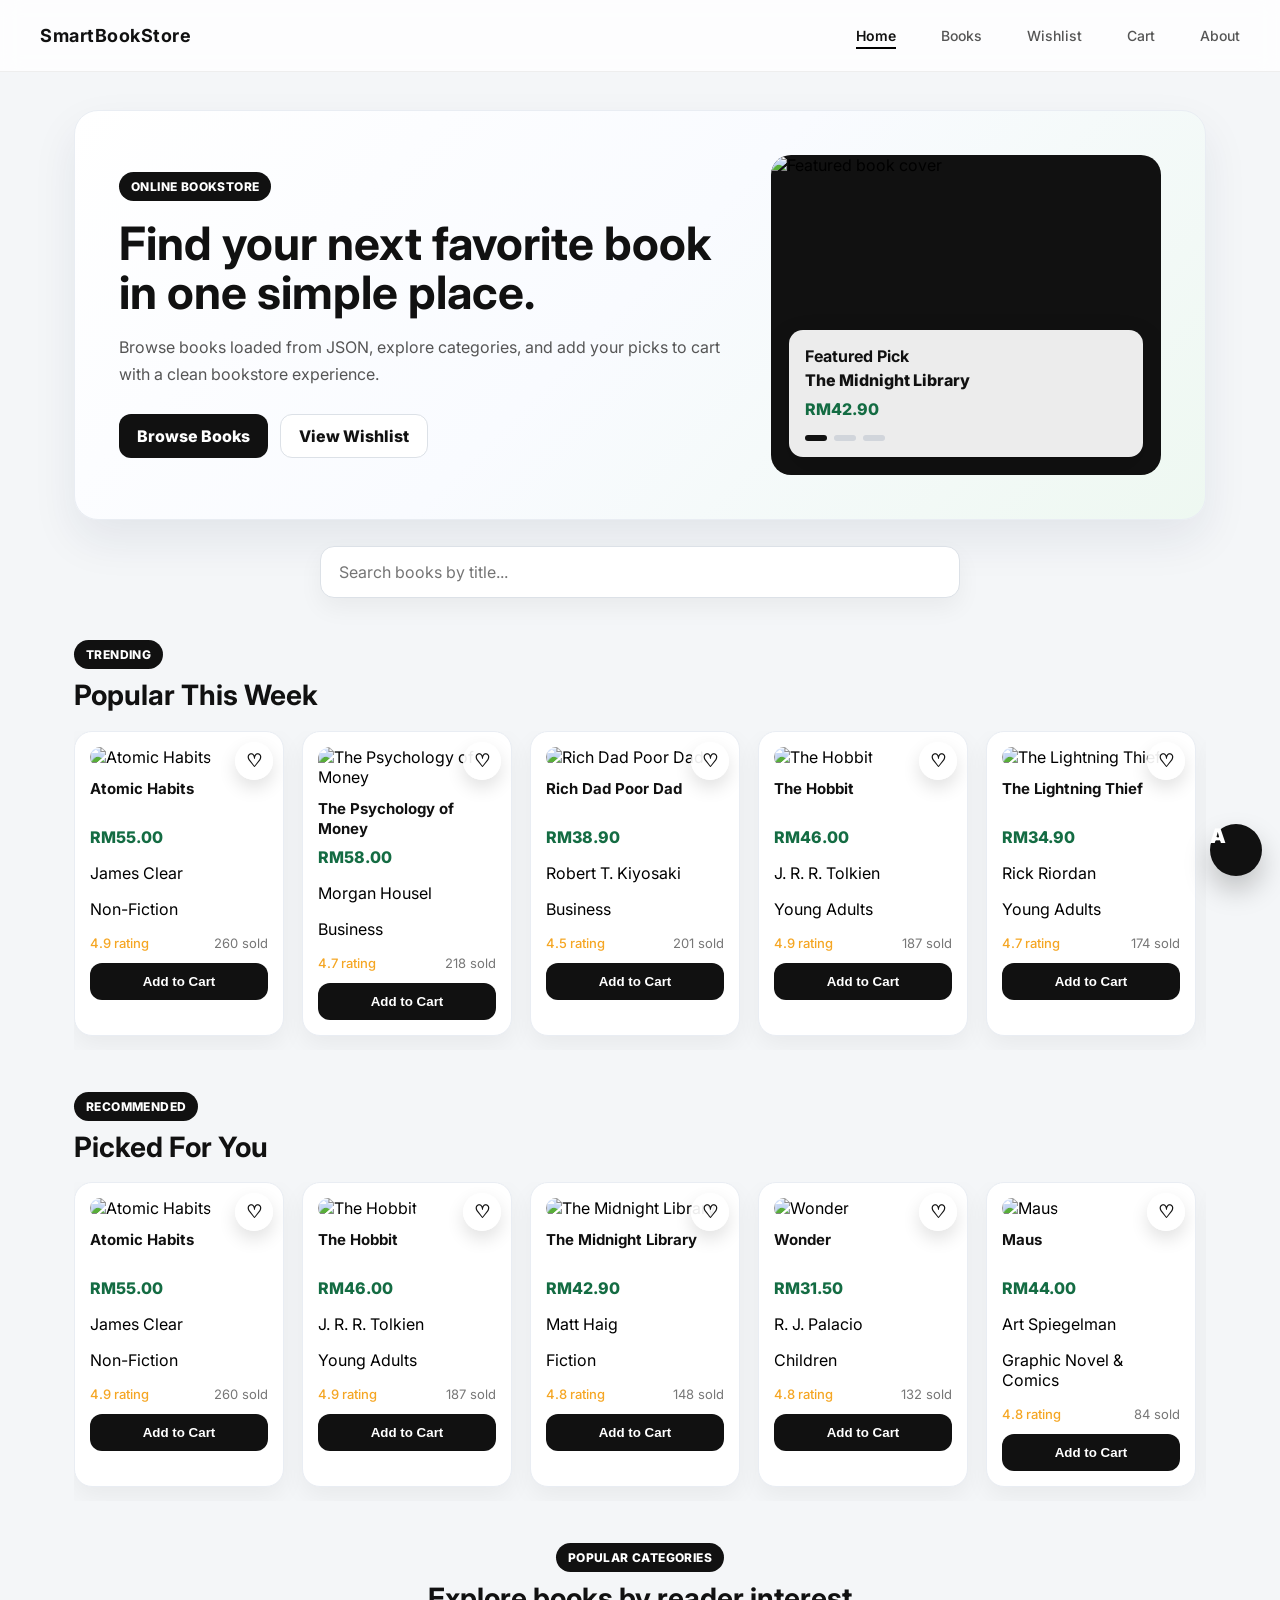
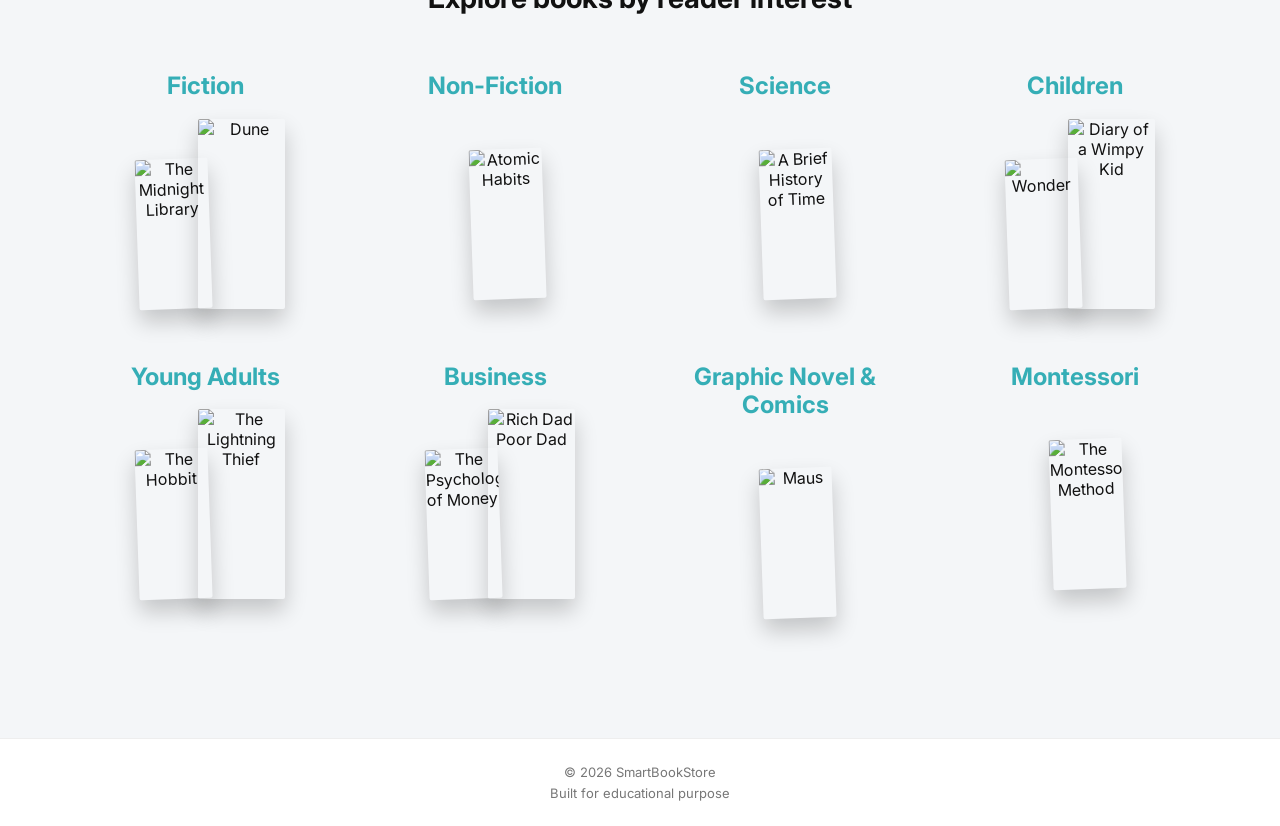
==== commit b9e70d3a: "Almost Complete" ====
--- a/index.html
+++ b/index.html
@@ -4,8 +4,6 @@
 <head>
   <meta name="viewport" content="width=device-width, initial-scale=1.0">
   <title>SmartBookStore</title>
-  <link rel="preconnect" href="https://fonts.googleapis.com">
-  <link rel="preconnect" href="https://fonts.gstatic.com" crossorigin>
   <link href="https://fonts.googleapis.com/css2?family=Inter:wght@400;500;600;700;800&display=swap" rel="stylesheet">
   <link rel="stylesheet" href="style.css">
 </head>
@@ -71,8 +69,8 @@
           <span class="home-label">Trending</span>
           <h2>Popular This Week</h2>
         </div>
-
-        <div class="scroll-container" id="trendingBooks"></div>
+        <!--Create Book Card-->
+        <div class="scroll-container" id="trendingBooks"></div> 
       </section>
 
       <section id="recommendedSection" class="home-section">
@@ -97,7 +95,7 @@
     </main>
 
     <div id="toast"></div>
-    <script src="script.js"></script>
+    <script src="script.js?v=accessibility-responsive-email"></script>
   </div>
 
   <footer class="footer">
--- a/style.css
+++ b/style.css
@@ -544,70 +544,178 @@
 
 
 /* WISHLIST PAGE */
+.wishlist-body {
+  font-family: 'Inter', 'Segoe UI', Arial, sans-serif;
+  background: #f4f6f8;
+}
+
 .wishlist-page {
-  max-width: 1100px;
+  max-width: 1120px;
   margin: auto;
-  padding: 20px;
-}
-
-.wishlist-page h1 {
-  margin-bottom: 20px;
-}
-
-/* Wishlist GRID */
+  padding: 38px 24px 70px;
+}
+
+.wishlist-hero {
+  display: grid;
+  grid-template-columns: 1fr auto;
+  gap: 24px;
+  align-items: end;
+  padding: 44px;
+  border: 1px solid #e9edf3;
+  border-radius: 24px;
+  background: linear-gradient(135deg, #ffffff 0%, #f9fbff 48%, #eef8f1 100%);
+  box-shadow: 0 20px 45px rgba(24,39,75,0.08);
+}
+
+.wishlist-label {
+  display: inline-flex;
+  width: fit-content;
+  padding: 7px 11px;
+  border-radius: 999px;
+  background: #111;
+  color: #fff;
+  font-size: 12px;
+  font-weight: 800;
+  text-transform: uppercase;
+}
+
+.wishlist-hero h1 {
+  margin: 12px 0 8px;
+  color: #111;
+  font-size: 46px;
+  line-height: 1.08;
+}
+
+.wishlist-hero p,
+.wishlist-toolbar p {
+  margin: 0;
+  color: #555;
+}
+
+.wishlist-summary {
+  min-width: 150px;
+  padding: 18px;
+  border: 1px solid #e9edf3;
+  border-radius: 20px;
+  background: rgba(255, 255, 255, 0.76);
+  text-align: center;
+}
+
+.wishlist-summary strong {
+  display: block;
+  color: #146c43;
+  font-size: 34px;
+}
+
+.wishlist-summary span {
+  color: #555;
+  font-size: 13px;
+  font-weight: 700;
+}
+
+.wishlist-toolbar {
+  display: flex;
+  justify-content: space-between;
+  align-items: flex-end;
+  gap: 18px;
+  margin: 28px 0 18px;
+}
+
+.wishlist-toolbar h2 {
+  margin: 0 0 6px;
+  color: #111;
+  font-size: 26px;
+}
+
+.wishlist-browse-btn,
+.wishlist-empty a {
+  display: inline-flex;
+  min-height: 42px;
+  align-items: center;
+  justify-content: center;
+  padding: 0 18px;
+  border-radius: 12px;
+  background: #111;
+  color: #fff;
+  font-weight: 800;
+  text-decoration: none;
+}
+
+.wishlist-browse-btn:hover,
+.wishlist-empty a:hover,
+.wishlist-actions .add-cart-btn:hover {
+  background: #146c43;
+}
+
 .wishlist-grid {
   display: grid;
-  grid-template-columns: repeat(auto-fill, minmax(220px, 1fr));
-  gap: 20px;
-}
-
-/* Wishlist Card Book */
+  grid-template-columns: repeat(auto-fill, minmax(230px, 1fr));
+  gap: 18px;
+}
+
 .wishlist-card {
+  display: flex;
+  min-height: 390px;
+  flex-direction: column;
+  overflow: hidden;
+  padding: 14px;
+  border: 1px solid #e1e7f0;
+  border-radius: 18px;
   background: white;
-  border-radius: 14px;
-  padding: 15px;
-  overflow: hidden; /* penting */
-  box-shadow: 0 6px 18px rgba(0,0,0,0.06);
-  transition: 0.25s;
-  cursor: pointer;
+  box-shadow: 0 10px 24px rgba(15, 23, 42, 0.06);
+  transition: transform 0.22s ease, box-shadow 0.22s ease, border-color 0.22s ease;
 }
 
 .wishlist-card:hover {
   transform: translateY(-5px);
-}
-
-/* Image */
+  border-color: #b8c8dd;
+  box-shadow: 0 18px 35px rgba(15, 23, 42, 0.10);
+}
+
 .wishlist-card img {
   width: 100%;
-  height: 220px;        
-  object-fit: cover;   
-  border-radius: 10px;
-}
-
-/* Contents */
+  aspect-ratio: 3 / 4;
+  object-fit: cover;
+  border-radius: 12px;
+  background: #e5e7eb;
+}
+
+.wishlist-card-content {
+  display: flex;
+  flex: 1;
+  flex-direction: column;
+}
+
 .wishlist-card h3 {
+  min-height: 44px;
+  margin: 12px 0 6px;
+  color: #111;
   font-size: 16px;
-  margin: 10px 0 5px;
+  line-height: 1.35;
 }
 
 .wishlist-card .price {
-  color: green;
-  font-weight: bold;
-}
-
-/* Buttons */
+  margin: 0;
+  color: #146c43;
+  font-size: 17px;
+  font-weight: 850;
+}
+
 .wishlist-actions {
-  display: flex;
+  display: grid;
+  grid-template-columns: 1fr 0.85fr;
   gap: 8px;
-  margin-top: 10px;
+  margin-top: auto;
+  padding-top: 14px;
 }
 
 .wishlist-actions button {
-  flex: 1;
-  padding: 8px;
+  min-height: 42px;
   border: none;
-  border-radius: 8px;
-  font-size: 12px;
+  border-radius: 12px;
+  font: inherit;
+  font-size: 13px;
+  font-weight: 800;
   cursor: pointer;
 }
 
@@ -617,8 +725,78 @@
 }
 
 .wishlist-actions .remove-btn {
-  background: #eee;
-  color: black;
+  background: #eef2f7;
+  color: #111;
+}
+
+.wishlist-actions .remove-btn:hover {
+  background: #e5e7eb;
+}
+
+.wishlist-empty {
+  grid-column: 1 / -1;
+  padding: 42px;
+  border: 1px dashed #b8c8dd;
+  border-radius: 18px;
+  background: #fff;
+  text-align: center;
+}
+
+.wishlist-empty strong,
+.wishlist-empty span {
+  display: block;
+}
+
+.wishlist-empty strong {
+  color: #111;
+  font-size: 22px;
+}
+
+.wishlist-empty span {
+  margin: 8px 0 18px;
+  color: #555;
+}
+
+@media (max-width: 760px) {
+  .wishlist-page {
+    padding: 28px 16px 52px;
+  }
+
+  .wishlist-hero {
+    grid-template-columns: 1fr;
+    padding: 28px;
+  }
+
+  .wishlist-hero h1 {
+    font-size: 32px;
+  }
+
+  .wishlist-toolbar {
+    align-items: flex-start;
+    flex-direction: column;
+  }
+
+  .wishlist-browse-btn {
+    width: 100%;
+    box-sizing: border-box;
+  }
+
+  .wishlist-actions {
+    grid-template-columns: 1fr;
+  }
+}
+
+@media (max-width: 520px) {
+  .accessibility-panel {
+    right: 12px;
+    bottom: 78px;
+    width: calc(100vw - 56px);
+  }
+
+  .accessibility-tab {
+    right: 12px;
+    bottom: 18px;
+  }
 }
 
 
@@ -1267,6 +1445,13 @@
   font-size: 16px;
 }
 
+.about-actions {
+  display: flex;
+  flex-wrap: wrap;
+  gap: 12px;
+  margin-top: 26px;
+}
+
 .about-highlight {
   display: flex;
   flex-direction: column;
@@ -1323,6 +1508,43 @@
 
 .about-section-heading {
   margin-bottom: 20px;
+}
+
+.about-process {
+  display: grid;
+  grid-template-columns: 0.8fr 1.2fr;
+  gap: 24px;
+  align-items: start;
+  margin-top: 34px;
+  padding: 28px;
+  border: 1px solid #e9edf3;
+  border-radius: 24px;
+  background: white;
+  box-shadow: 0 10px 24px rgba(0,0,0,0.05);
+}
+
+.process-list {
+  display: grid;
+  gap: 12px;
+}
+
+.process-list div {
+  display: grid;
+  grid-template-columns: 110px 1fr;
+  gap: 12px;
+  align-items: center;
+  padding: 14px;
+  border-radius: 16px;
+  background: #f4f6f8;
+}
+
+.process-list strong {
+  color: #111;
+}
+
+.process-list span {
+  color: #555;
+  font-size: 14px;
 }
 
 .feature-grid {
@@ -1415,6 +1637,10 @@
     grid-template-columns: 1fr;
   }
 
+  .about-process {
+    grid-template-columns: 1fr;
+  }
+
   .about-page h1 {
     font-size: 34px;
   }
@@ -1447,7 +1673,8 @@
   }
 
   .about-stats,
-  .feature-grid {
+  .feature-grid,
+  .process-list div {
     grid-template-columns: 1fr;
   }
 
@@ -1532,72 +1759,110 @@
 }
 
 
-/*ACCESSIBILITY */
-/* PANEL SLIDE OUT */
+/* ACCESSIBILITY */
 .accessibility-panel {
   position: fixed;
-  left: -240px;
-  top: 30%;
-  width: 200px;
-
+  right: 18px;
+  bottom: 86px;
+  width: min(320px, calc(100vw - 32px));
   background: white;
-  display: flex;
-  flex-direction: column;
+  padding: 16px;
+  border: 1px solid #e9edf3;
+  border-radius: 18px;
+  box-shadow: 0 18px 45px rgba(24,39,75,0.16);
+  opacity: 0;
+  pointer-events: none;
+  transform: translateY(12px);
+  transition: 0.25s ease;
+  z-index: 9999;
+}
+
+.accessibility-panel.show {
+  opacity: 1;
+  pointer-events: auto;
+  transform: translateY(0);
+}
+
+.accessibility-panel-header {
+  display: flex;
+  align-items: center;
+  justify-content: space-between;
+  gap: 12px;
+  margin-bottom: 12px;
+}
+
+.accessibility-panel-header strong {
+  color: #111;
+  font-size: 16px;
+}
+
+.accessibility-close {
+  width: 34px;
+  height: 34px;
+  border: none;
+  border-radius: 50%;
+  background: #f4f6f8;
+  color: #111;
+  cursor: pointer;
+  font-weight: 800;
+}
+
+.accessibility-grid {
+  display: grid;
+  grid-template-columns: repeat(2, 1fr);
   gap: 8px;
-
-  padding: 12px;
-  border-radius: 0 10px 10px 0;
-
-  box-shadow: 0 10px 25px rgba(0,0,0,0.15);
-
-  transition: 0.3s ease;
-  z-index: 9999;
-}
-
-/* Show Accesssibility  */
-.accessibility-panel.show {
-  left: 0;
-}
-
-.accessibility-panel button {
-  padding: 8px;
-  border: none;
-  background: #f2f2f2;
-  border-radius: 6px;
+}
+
+.accessibility-grid button,
+.accessibility-reset {
+  min-height: 42px;
+  border: 1px solid #e1e7f0;
+  border-radius: 12px;
+  background: #fff;
+  color: #111;
   cursor: pointer;
-  font-size: 12px;
-}
-
-#accessibility-panel button:hover {
-  background: #ddd;
-}
-
-
-/* LEFT STICKY TAB */
+  font: inherit;
+  font-size: 13px;
+  font-weight: 800;
+}
+
+.accessibility-grid button:hover,
+.accessibility-reset:hover,
+.accessibility-close:hover {
+  background: #eef8f1;
+}
+
+.accessibility-reset {
+  width: 100%;
+  margin-top: 10px;
+  background: #111;
+  color: white;
+}
+
 .accessibility-tab {
   position: fixed;
-  left: 0;
-  top: 40%;
+  right: 18px;
+  bottom: 24px;
+  width: 52px;
+  height: 52px;
+  border: none;
+  border-radius: 50%;
   background: #111;
   color: white;
-  padding: 12px 8px;
-  writing-mode: vertical-rl;
-  font-size: 22px;
-  line-height: 26px;
-  font-weight: bold;
+  box-shadow: 0 14px 28px rgba(0,0,0,0.22);
   cursor: pointer;
+  font-size: 20px;
+  font-weight: 900;
   z-index: 9999;
-  border-radius: 0 8px 8px 0;
-}
-
-/* Accessibility Classes */
+}
+
 .grayscale {
   filter: grayscale(100%);
 }
 
 .high-contrast {
-  background: black !important;
-  color: white !important;
+  background: #050505 !important;
+  color: #fff !important;
 }
 
 .negative {
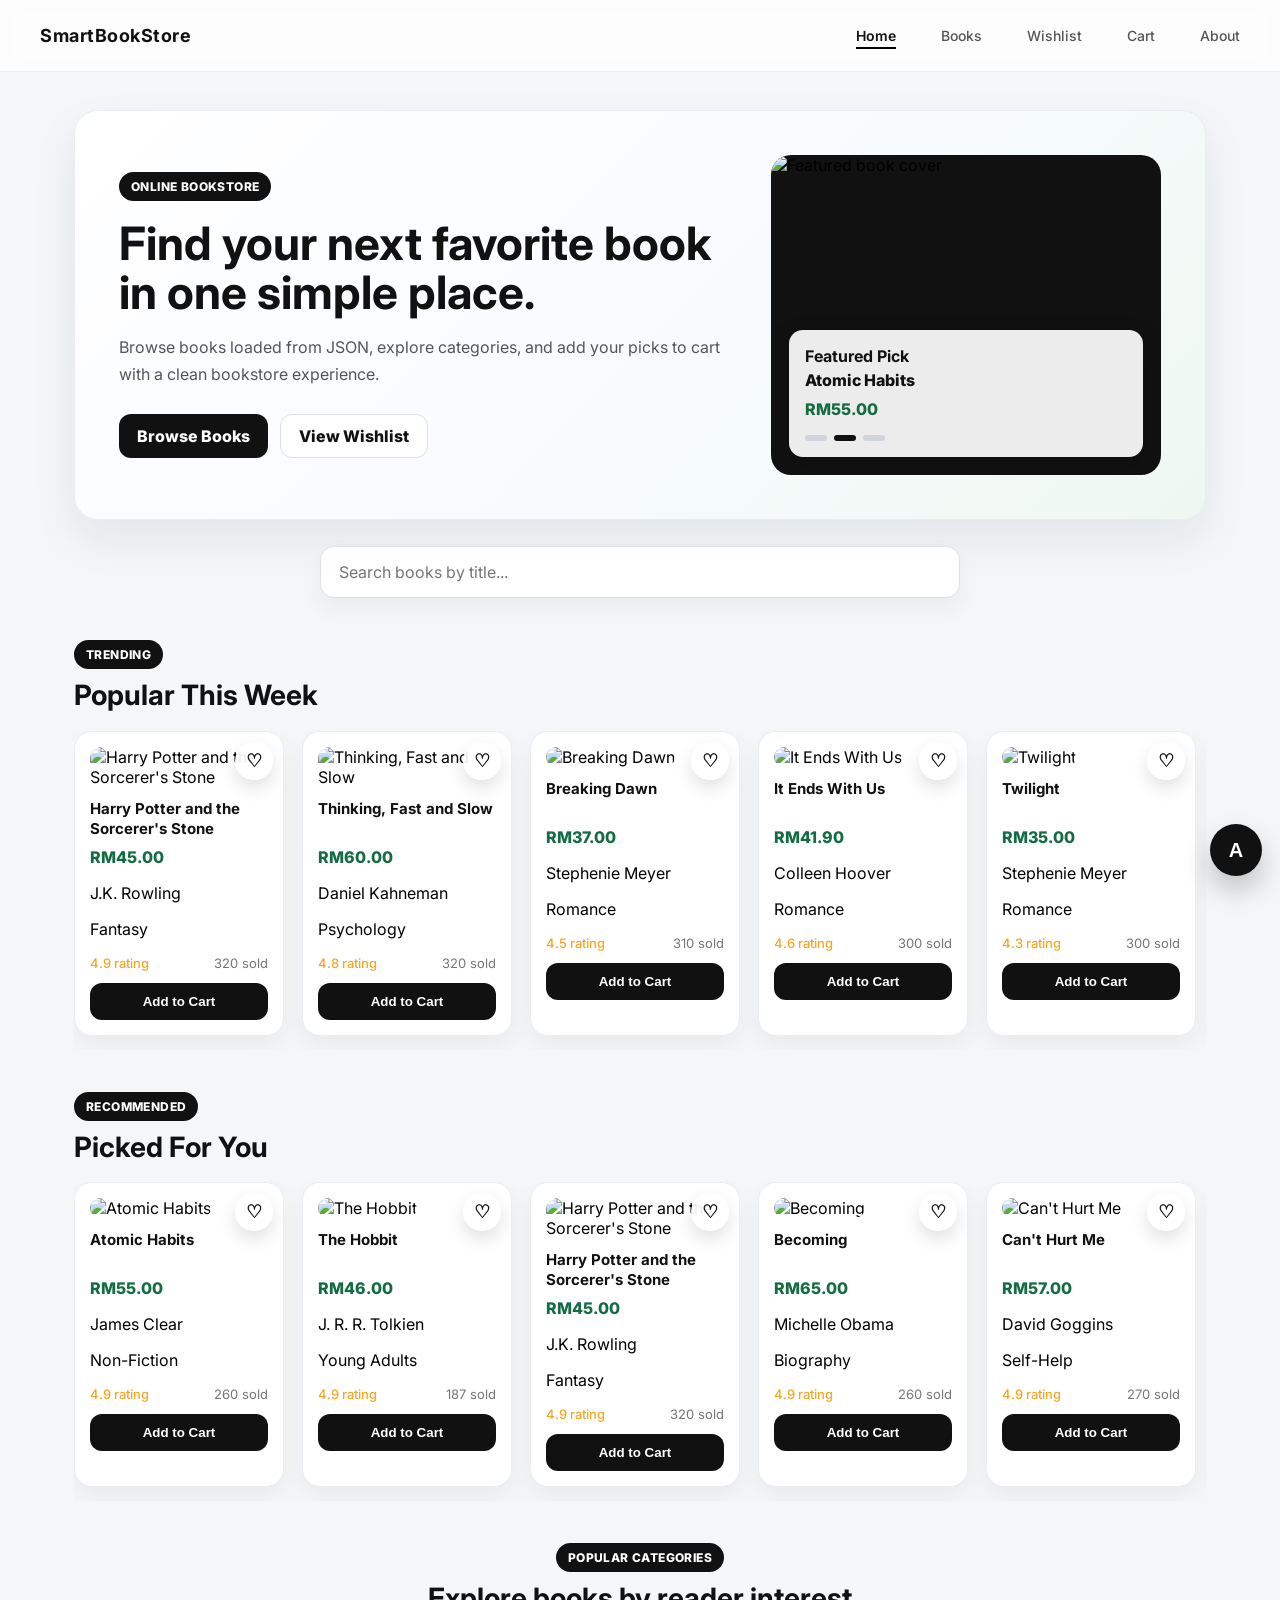
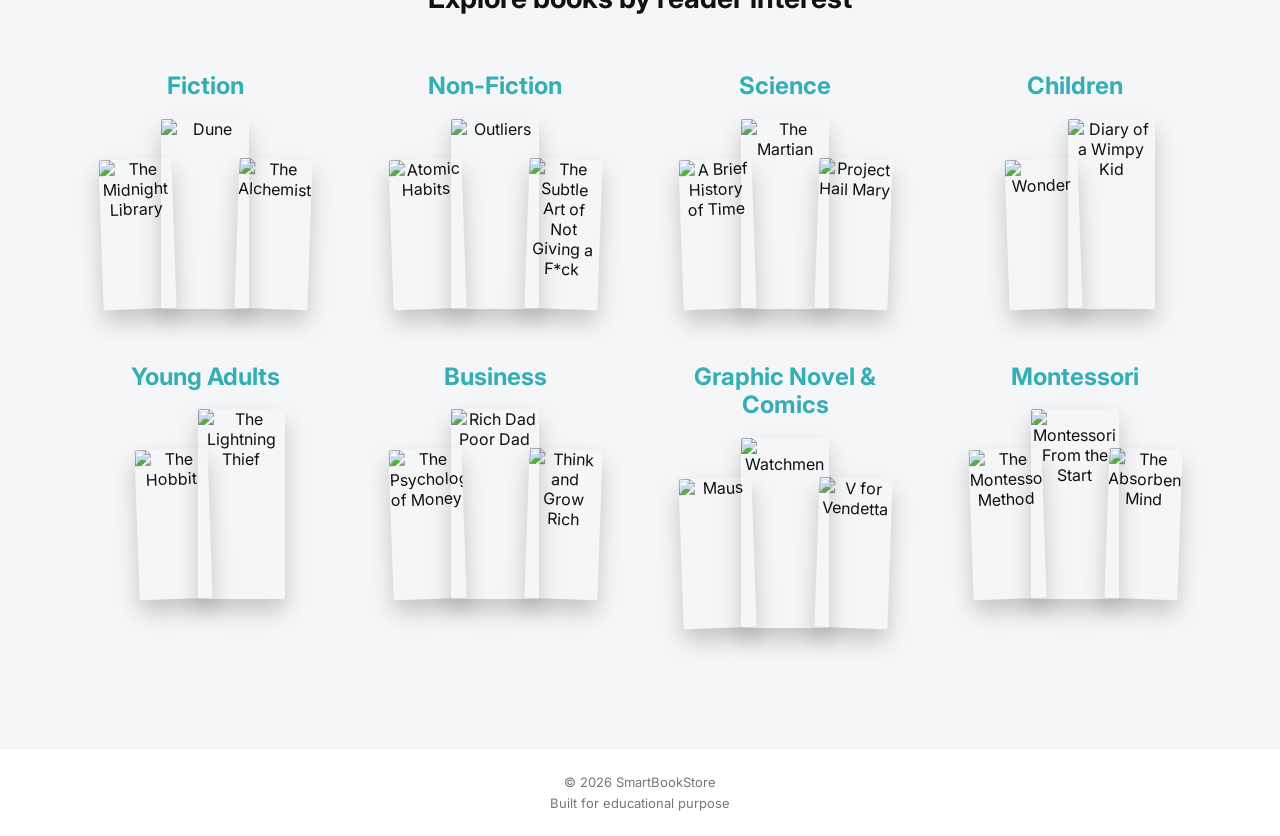
==== commit e0eccfbe: "Add more Book" ====
--- a/index.html
+++ b/index.html
@@ -10,20 +10,7 @@
 
 <body class="home-body">
   <div class="page-wrapper">
-    <div id="accessibility-toggle" class="accessibility-tab">♿</div>
-
-    <div id="accessibility-panel" class="accessibility-panel">
-      <button onclick="increaseText()">A+</button>
-      <button onclick="decreaseText()">A-</button>
-      <button onclick="toggleGrayscale()">Grayscale</button>
-      <button onclick="toggleContrast()">High Contrast</button>
-      <button onclick="toggleNegative()">Negative</button>
-      <button onclick="toggleLight()">Light BG</button>
-      <button onclick="toggleUnderline()">Underline Links</button>
-      <button onclick="toggleFont()">Readable Font</button>
-      <button onclick="resetAccessibility()">Reset</button>
-    </div>
-
+    
     <header class="navbar">
       <a href="index.html" class="logo">SmartBookStore</a>
       <nav class="nav-links">
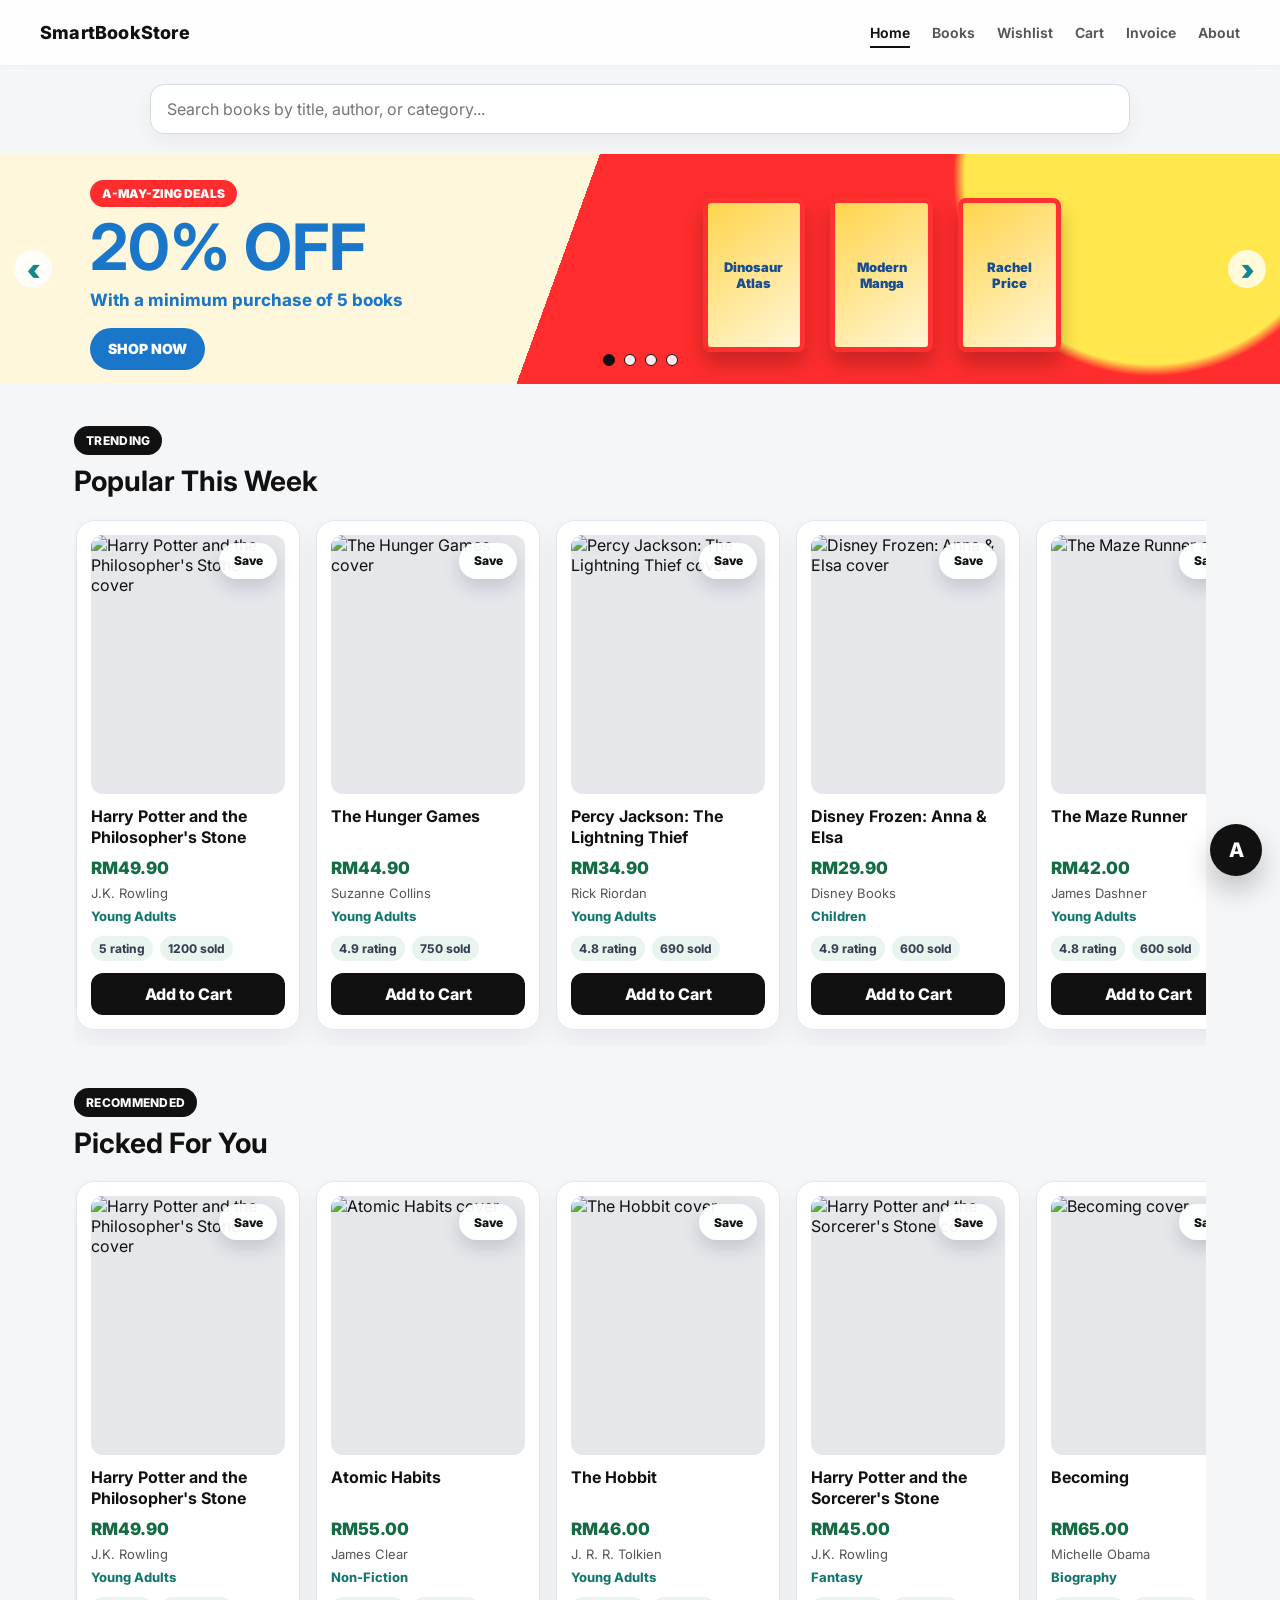
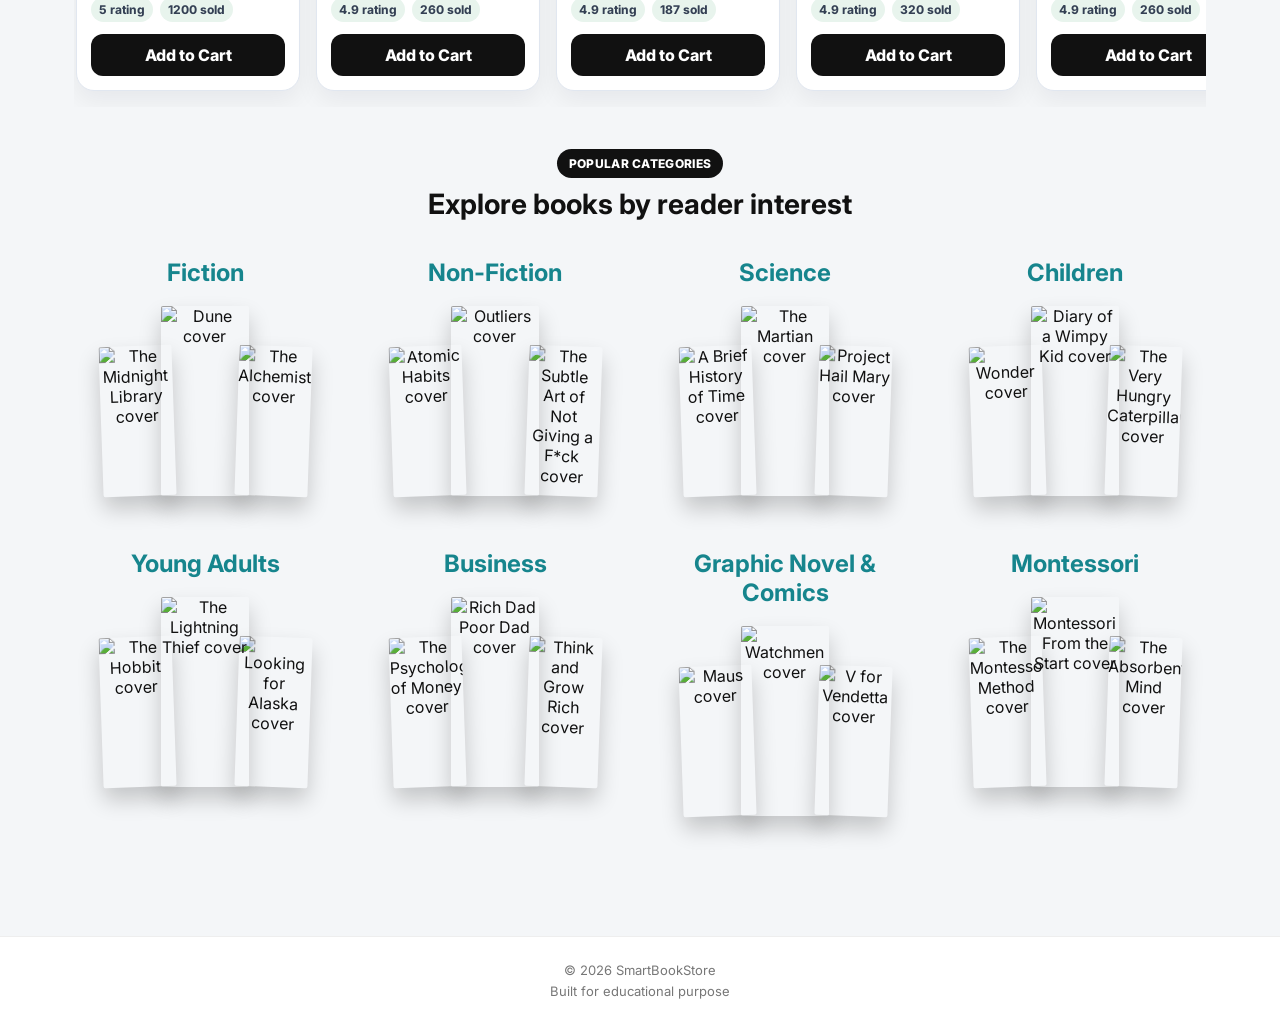
==== commit d0e844a0: "update latest" ====
--- a/index.html
+++ b/index.html
@@ -1,16 +1,15 @@
-
 <!DOCTYPE html>
-<html>
+<html lang="en">
 <head>
+  <meta charset="UTF-8">
   <meta name="viewport" content="width=device-width, initial-scale=1.0">
   <title>SmartBookStore</title>
   <link href="https://fonts.googleapis.com/css2?family=Inter:wght@400;500;600;700;800&display=swap" rel="stylesheet">
-  <link rel="stylesheet" href="style.css">
+  <link rel="stylesheet" href="assets/css/main.css">
 </head>
 
 <body class="home-body">
   <div class="page-wrapper">
-    
     <header class="navbar">
       <a href="index.html" class="logo">SmartBookStore</a>
       <nav class="nav-links">
@@ -18,46 +17,83 @@
         <a href="books.html">Books</a>
         <a href="wishlist.html">Wishlist</a>
         <a href="cart.html">Cart</a>
+        <a href="invoice.html">Invoice</a>
         <a href="about.html">About</a>
       </nav>
     </header>
 
     <main class="home-page">
-      <section class="home-hero">
-        <div class="home-hero-content">
-          <span class="home-label">Online Bookstore</span>
-          <h1>Find your next favorite book in one simple place.</h1>
-          <p>Browse books loaded from JSON, explore categories, and add your picks to cart with a clean bookstore experience.</p>
+      <div class="search-box home-search">
+        <input type="text" id="searchInput" placeholder="Search books by title, author, or category...">
+        <div id="suggestionBox"></div>
+      </div>
 
-          <div class="hero-actions">
-            <a href="books.html" class="hero-btn primary">Browse Books</a>
-            <a href="wishlist.html" class="hero-btn secondary">View Wishlist</a>
-          </div>
+      <section class="promo-carousel" data-promo-carousel aria-label="Bookstore promotions">
+        <div class="promo-track">
+          <article class="promo-slide promo-sale is-active">
+            <div>
+              <span>A-May-Zing Deals</span>
+              <h2>20% OFF</h2>
+              <p>With a minimum purchase of 5 books</p>
+              <a href="books.html">Shop Now</a>
+            </div>
+            <div class="promo-books" aria-hidden="true">
+              <i>Dinosaur Atlas</i>
+              <i>Modern Manga</i>
+              <i>Rachel Price</i>
+            </div>
+          </article>
+
+          <article class="promo-slide promo-gift">
+            <div>
+              <span>Digital Gift Card</span>
+              <h2>Give Someone Special</h2>
+              <p>Bookstore credit from RM150 to RM1000</p>
+              <a href="books.html">Shop Now</a>
+            </div>
+            <div class="gift-cards" aria-hidden="true">
+              <i>RM150</i>
+              <i>RM300</i>
+              <i>RM500</i>
+              <i>RM1000</i>
+            </div>
+          </article>
+
+          <article class="promo-slide promo-wallet">
+            <div>
+              <span>Now Accepting</span>
+              <h2>Touch 'n Go & ShopeePay</h2>
+              <p>Easy payment for every checkout</p>
+              <a href="cart.html">Checkout</a>
+            </div>
+            <div class="wallet-icons" aria-hidden="true">
+              <i>TNG</i>
+              <i>Pay</i>
+            </div>
+          </article>
+
+          <article class="promo-slide promo-clearance">
+            <div>
+              <span>Final Copies</span>
+              <h2>40% OFF</h2>
+              <p>Selected titles while stocks last</p>
+              <a href="books.html">Shop Now</a>
+            </div>
+            <strong aria-hidden="true">Last one left</strong>
+          </article>
         </div>
 
-        <div class="hero-preview" id="featuredBook">
-          <img id="featured-img" src="" alt="Featured book cover">
-          <div class="hero-preview-card">
-            <strong id="featured-label">Featured Pick</strong>
-            <span id="featured-title">Loading books...</span>
-            <p id="featured-price">RM0</p>
-            <div class="featured-dots" id="featured-dots"></div>
-          </div>
-        </div>
+        <button class="promo-nav promo-prev" type="button" data-promo-prev aria-label="Previous promotion">&lsaquo;</button>
+        <button class="promo-nav promo-next" type="button" data-promo-next aria-label="Next promotion">&rsaquo;</button>
+        <div class="promo-dots" data-promo-dots></div>
       </section>
-
-      <div class="search-box">
-        <input type="text" id="searchInput" placeholder="Search books by title...">
-        <div id="suggestionBox"></div>
-      </div>
 
       <section id="trendingSection" class="home-section">
         <div class="section-title">
           <span class="home-label">Trending</span>
           <h2>Popular This Week</h2>
         </div>
-        <!--Create Book Card-->
-        <div class="scroll-container" id="trendingBooks"></div> 
+        <div class="scroll-container" id="trendingBooks"></div>
       </section>
 
       <section id="recommendedSection" class="home-section">
@@ -65,7 +101,6 @@
           <span class="home-label">Recommended</span>
           <h2>Picked For You</h2>
         </div>
-
         <div class="scroll-container" id="recommendedBooks"></div>
       </section>
 
@@ -74,7 +109,6 @@
           <span class="home-label">Popular Categories</span>
           <h2>Explore books by reader interest</h2>
         </div>
-
         <div class="popular-category-grid" id="popularCategories"></div>
       </section>
 
@@ -82,7 +116,7 @@
     </main>
 
     <div id="toast"></div>
-    <script src="script.js?v=accessibility-responsive-email"></script>
+    <script type="module" src="assets/js/main.js"></script>
   </div>
 
   <footer class="footer">
--- a/assets/css/main.css
+++ b/assets/css/main.css
@@ -0,0 +1,2329 @@
+/* =========================================================
+   SmartBookStore main stylesheet
+   Struktur: foundation -> layout -> components -> pages -> responsive.
+   ========================================================= */
+
+* {
+  box-sizing: border-box;
+}
+
+:root {
+  --bg: #f4f6f8;
+  --surface: #ffffff;
+  --surface-soft: #f8fafc;
+  --text: #111111;
+  --muted: #555555;
+  --line: #e1e7f0;
+  --accent: #146c43;
+  --accent-soft: #e8f4ed;
+  --shadow: 0 14px 35px rgba(24, 39, 75, 0.08);
+  --radius: 18px;
+}
+
+html {
+  scroll-behavior: smooth;
+}
+
+body {
+  min-width: 0;
+  margin: 0;
+  overflow-x: hidden;
+  background: var(--bg);
+  color: var(--text);
+  font-family: "Inter", "Segoe UI", Arial, sans-serif;
+}
+
+img {
+  max-width: 100%;
+  display: block;
+}
+
+button,
+input,
+select,
+textarea {
+  font: inherit;
+}
+
+button,
+a {
+  -webkit-tap-highlight-color: transparent;
+}
+
+.page-wrapper {
+  min-height: 100vh;
+}
+
+/* Shared navigation digunakan oleh semua page. */
+.navbar {
+  position: sticky;
+  top: 0;
+  z-index: 1000;
+  display: flex;
+  align-items: center;
+  justify-content: space-between;
+  gap: 22px;
+  padding: 22px 40px;
+  border-bottom: 1px solid #eeeeee;
+  background: rgba(255, 255, 255, 0.9);
+  backdrop-filter: blur(10px);
+}
+
+.logo {
+  color: var(--text);
+  font-size: 18px;
+  font-weight: 800;
+  letter-spacing: 0.2px;
+  text-decoration: none;
+}
+
+.header-right,
+.nav-links {
+  display: flex;
+  align-items: center;
+  gap: 22px;
+}
+
+.nav-links a {
+  position: relative;
+  color: var(--muted);
+  font-size: 14px;
+  font-weight: 650;
+  text-decoration: none;
+}
+
+.nav-links a:hover,
+.nav-links a.active {
+  color: var(--text);
+}
+
+.nav-links a.active::after {
+  content: "";
+  position: absolute;
+  left: 0;
+  bottom: -7px;
+  width: 100%;
+  height: 2px;
+  background: var(--text);
+}
+
+.footer {
+  width: 100%;
+  margin-top: 40px;
+  padding: 20px;
+  border-top: 1px solid #eeeeee;
+  background: var(--surface);
+  color: #777777;
+  text-align: center;
+  font-size: 13px;
+}
+
+.footer p {
+  margin: 5px 0;
+}
+
+/* Labels dan buttons dikongsi supaya visual konsisten. */
+.home-label,
+.books-label,
+.cart-label,
+.wishlist-label,
+.detail-label,
+.about-label,
+.invoice-label {
+  display: inline-flex;
+  width: fit-content;
+  padding: 7px 12px;
+  border-radius: 999px;
+  background: var(--text);
+  color: #ffffff;
+  font-size: 12px;
+  font-weight: 800;
+  letter-spacing: 0.3px;
+  text-transform: uppercase;
+}
+
+.hero-btn,
+.wishlist-browse-btn,
+.wishlist-empty a {
+  display: inline-flex;
+  align-items: center;
+  justify-content: center;
+  min-height: 44px;
+  padding: 0 18px;
+  border-radius: 12px;
+  font-weight: 800;
+  text-decoration: none;
+}
+
+.hero-btn.primary,
+.wishlist-browse-btn,
+.wishlist-empty a {
+  background: var(--text);
+  color: #ffffff;
+}
+
+.hero-btn.secondary {
+  border: 1px solid #dce1e7;
+  background: var(--surface);
+  color: var(--text);
+}
+
+.home-page,
+.books-page,
+.cart-page,
+.wishlist-page,
+.detail-container,
+.about-page {
+  max-width: 1180px;
+  margin: 0 auto;
+  padding: 38px 24px 70px;
+}
+
+.home-page {
+  padding-top: 18px;
+}
+
+/* Search and suggestions */
+.search-box {
+  position: relative;
+  width: min(100%, 640px);
+}
+
+.home-page > .search-box,
+.home-search {
+  width: min(100%, 980px);
+  margin: 0 auto 20px;
+}
+
+.header-right .search-box {
+  width: min(38vw, 420px);
+}
+
+.search-box input {
+  width: 100%;
+  padding: 14px 16px;
+  border: 1px solid #d3dae6;
+  border-radius: 14px;
+  background: var(--surface);
+  color: var(--text);
+  outline: none;
+  box-shadow: 0 8px 20px rgba(15, 23, 42, 0.05);
+}
+
+.search-box input:focus {
+  border-color: var(--text);
+  box-shadow: 0 0 0 4px rgba(17, 17, 17, 0.08);
+}
+
+#suggestionBox {
+  position: absolute;
+  top: calc(100% + 8px);
+  left: 0;
+  right: 0;
+  z-index: 1200;
+}
+
+.suggestion-item {
+  display: flex;
+  width: 100%;
+  align-items: center;
+  gap: 12px;
+  margin-bottom: 8px;
+  padding: 11px 12px;
+  border: 1px solid #edf1f7;
+  border-radius: 14px;
+  background: var(--surface);
+  color: var(--text);
+  text-align: left;
+  cursor: pointer;
+  box-shadow: 0 14px 30px rgba(15, 23, 42, 0.12);
+}
+
+.suggestion-item:hover {
+  background: var(--surface-soft);
+}
+
+.suggestion-item img {
+  width: 42px;
+  height: 56px;
+  flex: 0 0 auto;
+  border-radius: 7px;
+  background: #e5e7eb;
+  object-fit: cover;
+}
+
+.suggestion-item strong,
+.suggestion-item small {
+  display: block;
+}
+
+.suggestion-item small {
+  margin-top: 3px;
+  color: var(--muted);
+  font-size: 12px;
+}
+
+.suggestion-item.no-result {
+  justify-content: center;
+  color: var(--muted);
+  cursor: default;
+}
+
+/* Book card component */
+.books,
+.book-grid {
+  display: grid;
+  grid-template-columns: repeat(auto-fill, minmax(220px, 1fr));
+  gap: 18px;
+}
+
+.home-search-source {
+  display: none;
+  margin-top: 28px;
+}
+
+.scroll-container,
+.recommendation-row {
+  display: flex;
+  gap: 16px;
+  overflow-x: auto;
+  padding: 3px 2px 16px;
+}
+
+.scroll-container .book-card,
+.recommendation-row .book-card {
+  flex: 0 0 224px;
+}
+
+.book-card {
+  position: relative;
+  display: flex;
+  min-height: 430px;
+  flex-direction: column;
+  overflow: hidden;
+  padding: 14px;
+  border: 1px solid var(--line);
+  border-radius: var(--radius);
+  background: var(--surface);
+  box-shadow: 0 10px 24px rgba(15, 23, 42, 0.06);
+  transition: transform 0.22s ease, box-shadow 0.22s ease, border-color 0.22s ease;
+}
+
+.book-card:hover {
+  border-color: #b8c8dd;
+  transform: translateY(-5px);
+  box-shadow: 0 18px 35px rgba(15, 23, 42, 0.1);
+}
+
+.book-card img {
+  width: 100%;
+  aspect-ratio: 3 / 4;
+  border-radius: 12px;
+  background: #e5e7eb;
+  object-fit: cover;
+}
+
+.book-card h3 {
+  min-height: 46px;
+  margin: 12px 0 6px;
+  color: var(--text);
+  font-size: 16px;
+  line-height: 1.35;
+}
+
+.price {
+  margin: 0;
+  color: var(--accent);
+  font-size: 17px;
+  font-weight: 850;
+}
+
+.publisher,
+.stock {
+  margin: 7px 0 0;
+  font-size: 13px;
+}
+
+.publisher {
+  color: var(--muted);
+}
+
+.stock {
+  color: #0f766e;
+  font-weight: 750;
+}
+
+.meta {
+  display: flex;
+  flex-wrap: wrap;
+  gap: 7px;
+  margin: 12px 0;
+}
+
+.meta span {
+  padding: 5px 8px;
+  border-radius: 999px;
+  background: var(--accent-soft);
+  color: #344054;
+  font-size: 12px;
+  font-weight: 750;
+}
+
+.book-card > button {
+  width: 100%;
+  min-height: 42px;
+  margin-top: auto;
+  border: 0;
+  border-radius: 12px;
+  background: var(--text);
+  color: #ffffff;
+  cursor: pointer;
+  font-weight: 800;
+}
+
+.book-card > button:hover,
+.clear-filter-btn:hover,
+.checkout-btn:hover,
+.wishlist-actions .add-cart-btn:hover {
+  background: var(--accent);
+}
+
+.card-top {
+  position: absolute;
+  top: 22px;
+  right: 22px;
+  z-index: 2;
+}
+
+.wish-btn {
+  display: inline-flex;
+  width: auto;
+  min-width: 58px;
+  height: 36px;
+  align-items: center;
+  justify-content: center;
+  padding: 0 11px;
+  border: 0;
+  border-radius: 999px;
+  background: rgba(255, 255, 255, 0.94);
+  color: var(--text);
+  box-shadow: 0 8px 18px rgba(15, 23, 42, 0.16);
+  cursor: pointer;
+  font-size: 12px;
+  font-weight: 850;
+}
+
+.wish-btn.saved {
+  background: var(--text);
+  color: #ffffff;
+}
+
+/* Home page */
+.home-hero,
+.about-hero,
+.wishlist-hero,
+.books-hero {
+  display: grid;
+  gap: 32px;
+  padding: 44px;
+  border: 1px solid #e9edf3;
+  border-radius: 24px;
+  background: linear-gradient(135deg, #ffffff 0%, #f9fbff 48%, #eef8f1 100%);
+  box-shadow: 0 20px 45px rgba(24, 39, 75, 0.08);
+}
+
+.home-hero {
+  grid-template-columns: minmax(0, 0.8fr) minmax(460px, 1.2fr);
+  align-items: center;
+}
+
+.home-hero h1,
+.about-page h1,
+.wishlist-hero h1,
+.books-hero h1 {
+  margin: 16px 0 12px;
+  color: var(--text);
+  font-size: 46px;
+  line-height: 1.08;
+  letter-spacing: 0;
+}
+
+.home-hero p,
+.about-hero p,
+.wishlist-hero p,
+.books-hero p,
+.cart-header p {
+  margin: 0;
+  color: var(--muted);
+  line-height: 1.7;
+}
+
+.hero-actions,
+.about-actions {
+  display: flex;
+  flex-wrap: wrap;
+  gap: 12px;
+  margin-top: 26px;
+}
+
+/* Home promotion poster carousel */
+.promo-carousel {
+  position: relative;
+  width: 100vw;
+  min-height: clamp(210px, 18vw, 270px);
+  margin: 0 0 0 calc(50% - 50vw);
+  overflow: hidden;
+  border-radius: 0;
+  background: #111111;
+  box-shadow: none;
+}
+
+.promo-track,
+.promo-slide {
+  width: 100%;
+  height: 100%;
+  min-height: clamp(210px, 18vw, 270px);
+}
+
+.promo-slide {
+  position: absolute;
+  inset: 0;
+  display: grid;
+  grid-template-columns: minmax(260px, 0.7fr) minmax(360px, 1fr);
+  gap: clamp(20px, 4vw, 70px);
+  align-items: center;
+  padding: 26px clamp(54px, 7vw, 120px);
+  opacity: 0;
+  pointer-events: none;
+  transform: translateX(24px);
+  transition: opacity 0.35s ease, transform 0.35s ease;
+}
+
+.promo-slide.is-active {
+  opacity: 1;
+  pointer-events: auto;
+  transform: translateX(0);
+}
+
+.promo-slide span {
+  display: inline-flex;
+  width: fit-content;
+  margin-bottom: 10px;
+  padding: 6px 12px;
+  border-radius: 999px;
+  background: rgba(255, 255, 255, 0.9);
+  color: #111111;
+  font-size: 12px;
+  font-weight: 900;
+  text-transform: uppercase;
+}
+
+.promo-slide h2 {
+  max-width: 620px;
+  margin: 0;
+  color: #ffffff;
+  font-size: clamp(36px, 5vw, 82px);
+  line-height: 0.95;
+}
+
+.promo-slide p {
+  max-width: 520px;
+  margin: 12px 0 18px;
+  color: rgba(255, 255, 255, 0.9);
+  font-size: 17px;
+  font-weight: 750;
+}
+
+.promo-slide a {
+  display: inline-flex;
+  min-height: 42px;
+  align-items: center;
+  justify-content: center;
+  padding: 0 18px;
+  border-radius: 999px;
+  background: #ffffff;
+  color: #111111;
+  font-size: 14px;
+  font-weight: 900;
+  text-decoration: none;
+  text-transform: uppercase;
+}
+
+.promo-sale {
+  background:
+    radial-gradient(circle at 90% 10%, #ffe74d 0 16%, transparent 17%),
+    linear-gradient(110deg, #fff7db 0 44%, #ff2d2d 44% 100%);
+}
+
+.promo-sale h2,
+.promo-sale p {
+  color: #1976c9;
+}
+
+.promo-sale span,
+.promo-clearance span {
+  background: #ff2d2d;
+  color: #ffffff;
+}
+
+.promo-sale a,
+.promo-clearance a {
+  background: #1976c9;
+  color: #ffffff;
+}
+
+.promo-books,
+.gift-cards,
+.wallet-icons {
+  display: flex;
+  align-items: center;
+  justify-content: center;
+  gap: clamp(12px, 2vw, 28px);
+}
+
+.promo-books i {
+  display: grid;
+  width: clamp(82px, 8vw, 128px);
+  height: clamp(118px, 12vw, 174px);
+  place-items: center;
+  padding: 10px;
+  border: 5px solid #ff3030;
+  border-radius: 8px;
+  background: linear-gradient(145deg, #ffd44d, #fff6d7);
+  color: #184d8f;
+  text-align: center;
+  font-size: 13px;
+  font-style: normal;
+  font-weight: 900;
+  box-shadow: 0 12px 20px rgba(0, 0, 0, 0.22);
+}
+
+.promo-gift {
+  background:
+    radial-gradient(circle at 98% 50%, #ffd426 0 18%, transparent 19%),
+    linear-gradient(100deg, #0069c8 0%, #0a9fe3 100%);
+}
+
+.promo-gift h2 {
+  font-size: clamp(34px, 4.5vw, 72px);
+  text-transform: uppercase;
+  text-shadow: 0 2px 8px rgba(0, 0, 0, 0.18);
+}
+
+.gift-cards i {
+  display: grid;
+  width: clamp(86px, 8vw, 142px);
+  height: clamp(64px, 5vw, 90px);
+  place-items: center;
+  border-radius: 12px;
+  color: #ffffff;
+  font-style: normal;
+  font-size: 22px;
+  font-weight: 950;
+  box-shadow: 0 10px 22px rgba(0, 0, 0, 0.18);
+}
+
+.gift-cards i:nth-child(1) {
+  background: linear-gradient(135deg, #ff6b00, #ffb703);
+}
+
+.gift-cards i:nth-child(2) {
+  background: linear-gradient(135deg, #1ea83a, #86d33d);
+}
+
+.gift-cards i:nth-child(3) {
+  background: linear-gradient(135deg, #d00078, #ff5abb);
+}
+
+.gift-cards i:nth-child(4) {
+  background: linear-gradient(135deg, #5f16a8, #8c3cff);
+}
+
+.promo-wallet {
+  background:
+    radial-gradient(circle at 0% 50%, #fff6c7 0 20%, transparent 21%),
+    linear-gradient(100deg, #e6004f 0 54%, #f7f7f7 54% 100%);
+}
+
+.promo-wallet h2 {
+  color: #ffffff;
+  font-size: clamp(32px, 4vw, 64px);
+  text-transform: uppercase;
+}
+
+.promo-wallet p {
+  color: #ffffff;
+}
+
+.wallet-icons i {
+  display: grid;
+  width: clamp(82px, 7vw, 118px);
+  height: clamp(82px, 7vw, 118px);
+  place-items: center;
+  border-radius: 22px;
+  background: #0f70c9;
+  color: #ffffff;
+  font-style: normal;
+  font-size: 24px;
+  font-weight: 950;
+}
+
+.wallet-icons i:nth-child(2) {
+  background: #f06a24;
+}
+
+.promo-clearance {
+  background: linear-gradient(100deg, #fff8c9 0 48%, #ff2c2c 48% 100%);
+}
+
+.promo-clearance h2 {
+  color: #ffffff;
+  font-size: clamp(60px, 8vw, 132px);
+}
+
+.promo-clearance p {
+  color: #ffffff;
+}
+
+.promo-clearance > strong {
+  color: #ff2c2c;
+  font-size: clamp(34px, 4vw, 64px);
+  line-height: 1;
+}
+
+.promo-nav {
+  position: absolute;
+  top: 50%;
+  z-index: 4;
+  display: grid;
+  width: 38px;
+  height: 38px;
+  place-items: center;
+  border: 0;
+  border-radius: 50%;
+  background: rgba(255, 255, 255, 0.78);
+  color: #16858d;
+  cursor: pointer;
+  font-size: 30px;
+  font-weight: 900;
+  transform: translateY(-50%);
+}
+
+.promo-prev {
+  left: 14px;
+}
+
+.promo-next {
+  right: 14px;
+}
+
+.promo-dots {
+  position: absolute;
+  right: 0;
+  bottom: 18px;
+  left: 0;
+  z-index: 4;
+  display: flex;
+  justify-content: center;
+  gap: 9px;
+}
+
+.promo-dots button {
+  width: 12px;
+  height: 12px;
+  padding: 0;
+  border: 1px solid #111111;
+  border-radius: 50%;
+  background: rgba(255, 255, 255, 0.9);
+  cursor: pointer;
+}
+
+.promo-dots button.active {
+  background: #111111;
+}
+
+.home-section {
+  margin-top: 42px;
+}
+
+.section-title {
+  margin-bottom: 18px;
+}
+
+.section-title h2,
+.books-section-heading h2,
+.all-books-heading h2,
+.wishlist-toolbar h2,
+.about-page h2 {
+  margin: 10px 0 0;
+  color: var(--text);
+  font-size: 28px;
+  line-height: 1.2;
+  letter-spacing: 0;
+}
+
+.centered-title {
+  text-align: center;
+}
+
+.popular-category-grid {
+  display: grid;
+  grid-template-columns: repeat(4, minmax(0, 1fr));
+  gap: 34px 28px;
+  margin-top: 28px;
+}
+
+.popular-category-card {
+  display: block;
+  min-height: 250px;
+  padding: 10px;
+  border-radius: var(--radius);
+  color: var(--text);
+  text-align: center;
+  text-decoration: none;
+  transition: 0.25s;
+}
+
+.popular-category-card:hover {
+  background: rgba(255, 255, 255, 0.65);
+  transform: translateY(-5px);
+}
+
+.popular-category-card h3 {
+  margin: 0 0 18px;
+  color: #16858d;
+  font-size: 24px;
+  line-height: 1.2;
+}
+
+.category-covers {
+  position: relative;
+  display: flex;
+  min-height: 180px;
+  align-items: flex-end;
+  justify-content: center;
+}
+
+.category-covers img {
+  width: 30%;
+  height: 150px;
+  border-radius: 2px;
+  object-fit: cover;
+  box-shadow: 0 12px 22px rgba(0, 0, 0, 0.2);
+}
+
+.category-covers img:nth-child(1) {
+  transform: translateX(12px) rotate(-2deg);
+}
+
+.category-covers img:nth-child(2) {
+  z-index: 2;
+  width: 36%;
+  height: 190px;
+}
+
+.category-covers img:nth-child(3) {
+  transform: translateX(-12px) rotate(2deg);
+}
+
+/* Books page */
+.books-hero {
+  grid-template-columns: 1fr auto;
+  align-items: end;
+}
+
+.hero-stats,
+.wishlist-summary {
+  min-width: 150px;
+  padding: 18px;
+  border: 1px solid #e9edf3;
+  border-radius: 20px;
+  background: rgba(255, 255, 255, 0.76);
+  text-align: center;
+}
+
+.hero-stats strong,
+.wishlist-summary strong {
+  display: block;
+  color: var(--accent);
+  font-size: 34px;
+}
+
+.hero-stats span,
+.wishlist-summary span {
+  color: var(--muted);
+  font-size: 13px;
+  font-weight: 700;
+}
+
+.books-toolbar {
+  position: sticky;
+  top: 88px;
+  z-index: 900;
+  display: grid;
+  grid-template-columns: repeat(2, minmax(220px, 1fr)) auto;
+  gap: 14px;
+  align-items: end;
+  margin: 22px 0 30px;
+  padding: 16px;
+  border: 1px solid #e9edf3;
+  border-radius: var(--radius);
+  background: rgba(255, 255, 255, 0.94);
+  box-shadow: 0 14px 30px rgba(15, 23, 42, 0.07);
+  backdrop-filter: blur(10px);
+}
+
+.book-filter span {
+  display: block;
+  margin-bottom: 7px;
+  color: #444444;
+  font-size: 13px;
+  font-weight: 800;
+}
+
+.book-filter select,
+.clear-filter-btn {
+  width: 100%;
+  min-height: 44px;
+  border: 1px solid #cbd5e1;
+  border-radius: 12px;
+  background: var(--surface);
+  color: var(--text);
+  font-weight: 700;
+}
+
+.book-filter select {
+  padding: 0 12px;
+}
+
+.clear-filter-btn {
+  padding: 0 18px;
+  background: var(--text);
+  color: #ffffff;
+  cursor: pointer;
+}
+
+.books-recommendation-section {
+  margin-bottom: 32px;
+}
+
+.books-section-heading {
+  margin-bottom: 16px;
+}
+
+.all-books-heading {
+  display: flex;
+  align-items: flex-end;
+  justify-content: space-between;
+  gap: 18px;
+  margin: 8px 0 18px;
+}
+
+.all-books-heading p {
+  margin: 0;
+  color: var(--muted);
+}
+
+.book-empty-state {
+  margin-top: 16px;
+  padding: 34px;
+  border: 1px dashed #b8c8dd;
+  border-radius: var(--radius);
+  background: var(--surface);
+  text-align: center;
+}
+
+.book-empty-state strong,
+.book-empty-state span {
+  display: block;
+}
+
+.book-empty-state span {
+  margin-top: 8px;
+  color: var(--muted);
+}
+
+/* Wishlist page */
+.wishlist-hero {
+  grid-template-columns: 1fr auto;
+  align-items: end;
+}
+
+.wishlist-toolbar {
+  display: flex;
+  align-items: flex-end;
+  justify-content: space-between;
+  gap: 18px;
+  margin: 28px 0 18px;
+}
+
+.wishlist-toolbar p {
+  margin: 6px 0 0;
+  color: var(--muted);
+}
+
+.wishlist-grid {
+  display: grid;
+  grid-template-columns: repeat(auto-fill, minmax(230px, 1fr));
+  gap: 18px;
+}
+
+.wishlist-card {
+  display: flex;
+  min-height: 390px;
+  flex-direction: column;
+  overflow: hidden;
+  padding: 14px;
+  border: 1px solid var(--line);
+  border-radius: var(--radius);
+  background: var(--surface);
+  box-shadow: 0 10px 24px rgba(15, 23, 42, 0.06);
+  cursor: pointer;
+  transition: 0.22s ease;
+}
+
+.wishlist-card:hover {
+  border-color: #b8c8dd;
+  transform: translateY(-5px);
+}
+
+.wishlist-card img {
+  width: 100%;
+  aspect-ratio: 3 / 4;
+  border-radius: 12px;
+  background: #e5e7eb;
+  object-fit: cover;
+}
+
+.wishlist-card-content {
+  display: flex;
+  flex: 1;
+  flex-direction: column;
+}
+
+.wishlist-card h3 {
+  min-height: 44px;
+  margin: 12px 0 6px;
+  font-size: 16px;
+  line-height: 1.35;
+}
+
+.wishlist-actions {
+  display: grid;
+  grid-template-columns: 1fr 0.85fr;
+  gap: 8px;
+  margin-top: auto;
+  padding-top: 14px;
+}
+
+.wishlist-actions button {
+  min-height: 42px;
+  border: 0;
+  border-radius: 12px;
+  cursor: pointer;
+  font-size: 13px;
+  font-weight: 800;
+}
+
+.wishlist-actions .add-cart-btn {
+  background: var(--text);
+  color: #ffffff;
+}
+
+.wishlist-actions .remove-btn,
+.remove-btn {
+  background: #fff1f1;
+  color: #c62828;
+}
+
+.wishlist-empty {
+  grid-column: 1 / -1;
+  padding: 42px;
+  border: 1px dashed #b8c8dd;
+  border-radius: var(--radius);
+  background: var(--surface);
+  text-align: center;
+}
+
+.wishlist-empty strong,
+.wishlist-empty span {
+  display: block;
+}
+
+.wishlist-empty strong {
+  font-size: 22px;
+}
+
+.wishlist-empty span {
+  margin: 8px 0 18px;
+  color: var(--muted);
+}
+
+/* Cart page */
+.cart-header {
+  display: flex;
+  align-items: flex-end;
+  justify-content: space-between;
+  margin-bottom: 24px;
+}
+
+.cart-header h1 {
+  margin: 14px 0 8px;
+  font-size: 38px;
+  line-height: 1.1;
+}
+
+.cart-layout {
+  display: grid;
+  grid-template-columns: minmax(0, 1fr) 360px;
+  gap: 24px;
+  align-items: start;
+}
+
+.cart-list-panel,
+.checkout-panel {
+  border: 1px solid #e9edf3;
+  border-radius: var(--radius);
+  background: var(--surface);
+  box-shadow: var(--shadow);
+}
+
+.cart-list-panel,
+.checkout-panel {
+  padding: 22px;
+}
+
+.checkout-panel {
+  position: sticky;
+  top: 98px;
+}
+
+.cart-panel-header {
+  display: flex;
+  align-items: center;
+  justify-content: space-between;
+  gap: 16px;
+  margin-bottom: 18px;
+}
+
+.cart-panel-header h2,
+.checkout-panel h2 {
+  margin: 0;
+  font-size: 20px;
+}
+
+#cart-count {
+  color: var(--muted);
+  font-size: 14px;
+  font-weight: 650;
+}
+
+.cart-item {
+  display: flex;
+  align-items: center;
+  gap: 16px;
+  padding: 16px 0;
+  border-bottom: 1px solid #eef1f4;
+}
+
+.cart-item:last-child {
+  border-bottom: 0;
+}
+
+.cart-item img {
+  width: 76px;
+  height: 104px;
+  flex: 0 0 auto;
+  border-radius: 10px;
+  background: #f2f2f2;
+  object-fit: cover;
+}
+
+.cart-info {
+  flex: 1;
+  min-width: 0;
+}
+
+.cart-info h3 {
+  margin: 0;
+  font-size: 16px;
+}
+
+.cart-info .price {
+  margin: 6px 0 12px;
+}
+
+.qty-control {
+  display: flex;
+  width: fit-content;
+  align-items: center;
+  gap: 10px;
+  padding: 5px;
+  border-radius: 999px;
+  background: #f5f6f8;
+}
+
+.qty-control button {
+  width: 30px;
+  height: 30px;
+  border: 0;
+  border-radius: 50%;
+  background: var(--text);
+  color: #ffffff;
+  cursor: pointer;
+  font-weight: 800;
+}
+
+.qty-control span {
+  min-width: 18px;
+  color: var(--text);
+  text-align: center;
+  font-weight: 700;
+}
+
+.cart-right {
+  min-width: 100px;
+  text-align: right;
+}
+
+.subtotal {
+  margin-bottom: 10px;
+  color: var(--text);
+  font-weight: 800;
+}
+
+.remove-btn {
+  border: 0;
+  border-radius: 999px;
+  padding: 7px 10px;
+  cursor: pointer;
+  font-size: 12px;
+  font-weight: 750;
+}
+
+.empty-cart {
+  padding: 42px 20px;
+  border: 1px dashed #d7dde5;
+  border-radius: 14px;
+  background: var(--surface-soft);
+  color: var(--muted);
+  text-align: center;
+}
+
+.checkout-panel label {
+  display: block;
+  margin-top: 16px;
+  color: #333333;
+  font-size: 13px;
+  font-weight: 750;
+}
+
+.checkout-panel input,
+.checkout-panel textarea,
+.checkout-panel select {
+  width: 100%;
+  margin-top: 7px;
+  padding: 12px 13px;
+  border: 1px solid #dce1e7;
+  border-radius: 10px;
+  background: var(--surface);
+  color: var(--text);
+  outline: none;
+}
+
+.checkout-panel input:focus,
+.checkout-panel textarea:focus,
+.checkout-panel select:focus {
+  border-color: var(--text);
+  box-shadow: 0 0 0 3px rgba(17, 17, 17, 0.08);
+}
+
+.voucher-panel {
+  margin-top: 18px;
+  padding: 14px;
+  border: 1px dashed #b8c8dd;
+  border-radius: 14px;
+  background: #fbfdff;
+}
+
+.voucher-panel label {
+  margin-top: 0;
+}
+
+.voucher-control {
+  display: grid;
+  grid-template-columns: minmax(0, 1fr) auto;
+  gap: 8px;
+  margin-top: 7px;
+}
+
+.voucher-control input {
+  margin-top: 0;
+  text-transform: uppercase;
+}
+
+.voucher-control button {
+  min-height: 44px;
+  padding: 0 14px;
+  border: 0;
+  border-radius: 10px;
+  background: var(--text);
+  color: #ffffff;
+  cursor: pointer;
+  font-weight: 800;
+}
+
+#voucher-message {
+  margin: 9px 0 0;
+  color: var(--muted);
+  font-size: 12px;
+  line-height: 1.4;
+}
+
+#voucher-message.success {
+  color: var(--accent);
+  font-weight: 750;
+}
+
+#voucher-message.error {
+  color: #c62828;
+  font-weight: 750;
+}
+
+.cart-summary {
+  margin-top: 20px;
+  padding: 16px;
+  border-radius: 14px;
+  background: var(--surface-soft);
+}
+
+.cart-summary div {
+  display: flex;
+  align-items: center;
+  justify-content: space-between;
+  gap: 16px;
+  padding: 8px 0;
+  color: var(--muted);
+  font-size: 14px;
+}
+
+.cart-summary strong {
+  color: var(--text);
+}
+
+.summary-total {
+  margin-top: 8px;
+  border-top: 1px solid #e1e5eb;
+  font-size: 16px;
+  font-weight: 850;
+}
+
+.checkout-btn {
+  width: 100%;
+  margin-top: 18px;
+  padding: 14px 18px;
+  border: 0;
+  border-radius: 12px;
+  background: var(--text);
+  color: #ffffff;
+  cursor: pointer;
+  font-weight: 800;
+}
+
+/* Invoice page */
+.invoice-page {
+  max-width: 1280px;
+  margin: 0 auto;
+  padding: 38px 24px 70px;
+}
+
+.invoice-shell,
+.invoice-card {
+  border: 1px solid #e9edf3;
+  background: var(--surface);
+}
+
+.invoice-shell {
+  padding: 28px;
+  border-radius: 22px;
+  box-shadow: var(--shadow);
+}
+
+.invoice-header {
+  display: flex;
+  align-items: flex-end;
+  justify-content: space-between;
+  gap: 24px;
+  margin-bottom: 28px;
+}
+
+.invoice-header h1 {
+  margin: 14px 0 6px;
+  font-size: 38px;
+  line-height: 1.1;
+}
+
+.invoice-header p {
+  margin: 0;
+  color: var(--muted);
+}
+
+.invoice-status {
+  min-width: 170px;
+  padding: 16px;
+  border-radius: 16px;
+  background: var(--surface-soft);
+  text-align: right;
+}
+
+.invoice-status strong,
+.invoice-status span {
+  display: block;
+}
+
+.invoice-status strong {
+  color: var(--accent);
+  font-size: 20px;
+}
+
+.invoice-status span {
+  margin-top: 4px;
+  color: var(--muted);
+  font-weight: 750;
+}
+
+.invoice-grid {
+  display: grid;
+  grid-template-columns: minmax(0, 1fr) 340px;
+  gap: 24px;
+  align-items: start;
+}
+
+.invoice-main,
+.invoice-side {
+  display: grid;
+  gap: 18px;
+}
+
+.invoice-card {
+  padding: 22px;
+  border-radius: 18px;
+}
+
+.invoice-card h2 {
+  margin: 0 0 14px;
+  font-size: 21px;
+}
+
+.invoice-card-heading {
+  display: flex;
+  align-items: center;
+  justify-content: space-between;
+  gap: 18px;
+  margin-bottom: 16px;
+}
+
+.invoice-card-heading h2 {
+  margin: 0;
+}
+
+.invoice-card-heading span {
+  color: var(--muted);
+  font-size: 13px;
+  font-weight: 750;
+}
+
+.invoice-table-wrap {
+  overflow-x: auto;
+}
+
+.invoice-table {
+  width: 100%;
+  min-width: 680px;
+  border-collapse: collapse;
+}
+
+.invoice-table th,
+.invoice-table td {
+  padding: 16px 0;
+  border-bottom: 1px solid #eef1f4;
+  text-align: left;
+}
+
+.invoice-table th {
+  color: #344054;
+  font-size: 12px;
+  font-weight: 850;
+  letter-spacing: 0.3px;
+  text-transform: uppercase;
+}
+
+.invoice-table td {
+  vertical-align: top;
+  color: var(--text);
+  font-size: 15px;
+}
+
+.invoice-table td:not(:first-child),
+.invoice-table th:not(:first-child) {
+  text-align: right;
+}
+
+.invoice-table strong,
+.invoice-table span {
+  display: block;
+}
+
+.invoice-table span {
+  margin-top: 6px;
+  color: var(--muted);
+  font-size: 12px;
+}
+
+.tracking-box {
+  display: flex;
+  align-items: center;
+  justify-content: space-between;
+  gap: 16px;
+  padding: 16px;
+  border: 1px solid #dce8f2;
+  border-radius: 16px;
+  background: #f7fbff;
+}
+
+.tracking-box strong,
+.tracking-box span {
+  display: block;
+}
+
+.tracking-box span {
+  margin-top: 4px;
+  color: var(--muted);
+}
+
+.tracking-box a {
+  color: var(--text);
+  font-weight: 800;
+}
+
+.tracking-steps {
+  display: grid;
+  gap: 0;
+  margin: 18px 0 0;
+  padding: 0;
+  list-style: none;
+}
+
+.tracking-steps li {
+  position: relative;
+  display: grid;
+  grid-template-columns: 28px 1fr;
+  gap: 12px;
+  padding-bottom: 18px;
+}
+
+.tracking-steps li::before {
+  content: "";
+  position: absolute;
+  top: 18px;
+  bottom: 0;
+  left: 8px;
+  width: 2px;
+  background: #d8dee8;
+}
+
+.tracking-steps li:last-child::before {
+  display: none;
+}
+
+.tracking-steps li > span {
+  width: 18px;
+  height: 18px;
+  margin-top: 2px;
+  border: 2px solid #cbd5e1;
+  border-radius: 50%;
+  background: var(--surface);
+}
+
+.tracking-steps li.done > span {
+  border-color: var(--accent);
+  background: var(--accent);
+}
+
+.tracking-steps strong,
+.tracking-steps small {
+  display: block;
+}
+
+.tracking-steps small {
+  margin-top: 4px;
+  color: var(--muted);
+}
+
+.invoice-totals p {
+  display: flex;
+  align-items: center;
+  justify-content: space-between;
+  gap: 16px;
+  margin: 0;
+  padding: 9px 0;
+  color: var(--muted);
+}
+
+.invoice-totals strong {
+  color: var(--text);
+}
+
+.invoice-totals .grand-total {
+  margin-top: 8px;
+  border-top: 1px solid #e1e5eb;
+  color: var(--text);
+  font-size: 20px;
+  font-weight: 850;
+}
+
+.address-card p {
+  margin: 8px 0;
+  color: var(--muted);
+  line-height: 1.55;
+}
+
+.address-card strong {
+  color: var(--text);
+}
+
+.invoice-empty {
+  display: grid;
+  min-height: 320px;
+  place-items: center;
+  align-content: center;
+  gap: 10px;
+  text-align: center;
+}
+
+.invoice-empty strong {
+  font-size: 28px;
+}
+
+.invoice-empty span {
+  color: var(--muted);
+}
+
+.invoice-empty a {
+  display: inline-flex;
+  min-height: 42px;
+  align-items: center;
+  justify-content: center;
+  margin-top: 8px;
+  padding: 0 18px;
+  border-radius: 12px;
+  background: var(--text);
+  color: #ffffff;
+  font-weight: 800;
+  text-decoration: none;
+}
+
+/* Detail page */
+.back-link {
+  display: inline-flex;
+  margin-bottom: 18px;
+  color: var(--muted);
+  font-weight: 750;
+  text-decoration: none;
+}
+
+.back-link:hover {
+  color: var(--text);
+}
+
+.detail-card {
+  display: grid;
+  grid-template-columns: 390px minmax(0, 1fr);
+  gap: 34px;
+  align-items: stretch;
+  padding: 28px;
+  border: 1px solid #e9edf3;
+  border-radius: 24px;
+  background: var(--surface);
+  box-shadow: 0 20px 45px rgba(24, 39, 75, 0.08);
+}
+
+.detail-image {
+  display: flex;
+  min-height: 470px;
+  align-items: center;
+  justify-content: center;
+  padding: 24px;
+  border-radius: 20px;
+  background: linear-gradient(135deg, #f8fafc, #eef8f1);
+}
+
+.detail-image img {
+  width: 100%;
+  max-width: 300px;
+  max-height: 420px;
+  border-radius: 16px;
+  object-fit: cover;
+  box-shadow: 0 18px 34px rgba(0, 0, 0, 0.18);
+}
+
+.detail-info {
+  display: flex;
+  flex-direction: column;
+  justify-content: center;
+}
+
+.detail-info h1 {
+  margin: 18px 0 12px;
+  font-size: 38px;
+  line-height: 1.12;
+}
+
+.detail-rating {
+  display: flex;
+  flex-wrap: wrap;
+  gap: 10px;
+  margin-bottom: 18px;
+}
+
+.detail-rating span {
+  padding: 8px 11px;
+  border-radius: 999px;
+  background: var(--surface-soft);
+  color: var(--muted);
+  font-size: 13px;
+  font-weight: 750;
+}
+
+#book-price {
+  margin: 0;
+  color: var(--accent);
+  font-size: 30px;
+  font-weight: 850;
+}
+
+.desc {
+  max-width: 620px;
+  margin: 18px 0;
+  color: var(--muted);
+  line-height: 1.7;
+}
+
+.detail-benefits {
+  display: grid;
+  grid-template-columns: repeat(3, 1fr);
+  gap: 12px;
+  margin: 8px 0 22px;
+}
+
+.detail-benefits div {
+  padding: 14px;
+  border: 1px solid #e9edf3;
+  border-radius: 14px;
+  background: var(--surface-soft);
+}
+
+.detail-benefits strong,
+.detail-benefits span {
+  display: block;
+}
+
+.detail-benefits strong {
+  font-size: 13px;
+}
+
+.detail-benefits span {
+  margin-top: 4px;
+  color: #666666;
+  font-size: 12px;
+}
+
+.detail-actions {
+  display: flex;
+  flex-wrap: wrap;
+  gap: 12px;
+}
+
+.detail-actions button,
+.detail-actions a {
+  display: inline-flex;
+  min-height: 46px;
+  align-items: center;
+  justify-content: center;
+  padding: 0 18px;
+  border-radius: 12px;
+  font-weight: 800;
+  text-decoration: none;
+}
+
+.detail-actions button {
+  border: 0;
+  background: var(--text);
+  color: #ffffff;
+  cursor: pointer;
+}
+
+.detail-actions a {
+  border: 1px solid #dce1e7;
+  background: var(--surface);
+  color: var(--text);
+}
+
+.feedback-section {
+  margin-top: 36px;
+}
+
+.feedback-grid {
+  display: grid;
+  grid-template-columns: repeat(3, 1fr);
+  gap: 18px;
+}
+
+.feedback-card {
+  padding: 20px;
+  border: 1px solid #e9edf3;
+  border-radius: var(--radius);
+  background: var(--surface);
+  box-shadow: 0 10px 24px rgba(0, 0, 0, 0.05);
+}
+
+.feedback-top {
+  display: flex;
+  align-items: center;
+  justify-content: space-between;
+  gap: 12px;
+  margin-bottom: 12px;
+}
+
+.feedback-top span {
+  padding: 6px 9px;
+  border-radius: 999px;
+  background: var(--accent-soft);
+  color: var(--accent);
+  font-size: 12px;
+  font-weight: 800;
+}
+
+.feedback-card p {
+  margin: 0;
+  color: var(--muted);
+  line-height: 1.6;
+}
+
+/* About page */
+.about-hero {
+  grid-template-columns: minmax(0, 1fr) 280px;
+  align-items: stretch;
+}
+
+.about-highlight {
+  display: flex;
+  min-height: 220px;
+  flex-direction: column;
+  justify-content: center;
+  gap: 12px;
+  padding: 26px;
+  border-radius: var(--radius);
+  background: var(--text);
+  color: #ffffff;
+}
+
+.about-highlight strong {
+  color: #cfd6df;
+  font-size: 14px;
+}
+
+.about-highlight span {
+  display: block;
+  padding: 12px 14px;
+  border-radius: 12px;
+  background: rgba(255, 255, 255, 0.1);
+  font-weight: 750;
+}
+
+.about-stats,
+.feature-grid,
+.team-gallery {
+  display: grid;
+  gap: 18px;
+}
+
+.about-stats {
+  grid-template-columns: repeat(3, 1fr);
+  margin: 26px 0 42px;
+}
+
+.feature-grid,
+.team-gallery {
+  grid-template-columns: repeat(4, 1fr);
+}
+
+.about-stats div,
+.feature-card,
+.team-member,
+.about-process {
+  border: 1px solid #ececec;
+  border-radius: var(--radius);
+  background: var(--surface);
+  box-shadow: 0 10px 24px rgba(0, 0, 0, 0.05);
+}
+
+.about-stats div,
+.feature-card,
+.team-member {
+  padding: 22px;
+}
+
+.about-stats strong {
+  display: block;
+  color: var(--text);
+  font-size: 30px;
+  line-height: 1;
+}
+
+.about-stats span {
+  display: block;
+  margin-top: 8px;
+  color: #666666;
+  font-size: 14px;
+}
+
+.about-section-heading {
+  margin-bottom: 20px;
+}
+
+.feature-card {
+  min-height: 190px;
+  transition: 0.25s;
+}
+
+.feature-card:hover,
+.team-member:hover {
+  transform: translateY(-5px);
+}
+
+.feature-card span {
+  display: inline-flex;
+  width: 38px;
+  height: 38px;
+  align-items: center;
+  justify-content: center;
+  border-radius: 12px;
+  background: var(--accent-soft);
+  color: var(--accent);
+  font-size: 13px;
+  font-weight: 800;
+}
+
+.feature-card h3 {
+  margin: 22px 0 8px;
+  font-size: 18px;
+}
+
+.feature-card p,
+.about-page p {
+  color: var(--muted);
+}
+
+.about-process {
+  display: grid;
+  grid-template-columns: 0.8fr 1.2fr;
+  gap: 24px;
+  align-items: start;
+  margin-top: 34px;
+  padding: 28px;
+}
+
+.process-list {
+  display: grid;
+  gap: 12px;
+}
+
+.process-list div {
+  display: grid;
+  grid-template-columns: 110px 1fr;
+  gap: 12px;
+  align-items: center;
+  padding: 14px;
+  border-radius: 16px;
+  background: var(--surface-soft);
+}
+
+.process-list span {
+  color: var(--muted);
+  font-size: 14px;
+}
+
+.team-heading {
+  margin-top: 44px;
+}
+
+.team-member {
+  text-align: center;
+  transition: 0.25s;
+}
+
+.team-member img {
+  width: 100%;
+  aspect-ratio: 1;
+  border-radius: 16px;
+  object-fit: cover;
+}
+
+.team-member h3 {
+  margin: 14px 0 4px;
+  font-size: 15px;
+}
+
+.team-member p {
+  margin: 0;
+  color: #777777;
+  font-size: 13px;
+}
+
+/* Toast */
+#toast {
+  position: fixed;
+  right: 20px;
+  bottom: 20px;
+  z-index: 9999;
+  padding: 12px 18px;
+  border-radius: 12px;
+  background: var(--text);
+  color: #ffffff;
+  opacity: 0;
+  transform: translateY(12px);
+  transition: 0.25s;
+}
+
+#toast.show {
+  opacity: 1;
+  transform: translateY(0);
+}
+
+/* Accessibility tools */
+.accessibility-panel {
+  position: fixed;
+  right: 18px;
+  bottom: 86px;
+  z-index: 2147483647;
+  width: min(320px, calc(100vw - 32px));
+  padding: 16px;
+  border: 1px solid #e9edf3;
+  border-radius: var(--radius);
+  background: var(--surface);
+  box-shadow: 0 18px 45px rgba(24, 39, 75, 0.16);
+  opacity: 0;
+  pointer-events: none;
+  transform: translateY(12px);
+  transition: 0.25s ease;
+}
+
+.accessibility-panel.show {
+  opacity: 1;
+  pointer-events: auto;
+  transform: translateY(0);
+}
+
+.accessibility-panel-header {
+  display: flex;
+  align-items: center;
+  justify-content: space-between;
+  gap: 12px;
+  margin-bottom: 12px;
+}
+
+.accessibility-close,
+.accessibility-grid button,
+.accessibility-reset,
+.accessibility-tab {
+  cursor: pointer;
+  font-weight: 800;
+}
+
+.accessibility-close {
+  width: 34px;
+  height: 34px;
+  border: 0;
+  border-radius: 50%;
+  background: var(--surface-soft);
+  color: var(--text);
+}
+
+.accessibility-grid {
+  display: grid;
+  grid-template-columns: repeat(2, 1fr);
+  gap: 8px;
+}
+
+.accessibility-grid button,
+.accessibility-reset {
+  min-height: 42px;
+  border: 1px solid var(--line);
+  border-radius: 12px;
+  background: var(--surface);
+  color: var(--text);
+  font-size: 13px;
+}
+
+.accessibility-reset {
+  width: 100%;
+  margin-top: 10px;
+  background: var(--text);
+  color: #ffffff;
+}
+
+.accessibility-tab {
+  position: fixed;
+  right: 18px;
+  bottom: 24px;
+  z-index: 2147483647;
+  width: 52px;
+  height: 52px;
+  border: 0;
+  border-radius: 50%;
+  background: var(--text);
+  color: #ffffff;
+  font-size: 20px;
+  box-shadow: 0 14px 28px rgba(0, 0, 0, 0.22);
+}
+
+body.grayscale .page-wrapper,
+body.grayscale .footer {
+  filter: grayscale(100%);
+}
+
+.high-contrast {
+  background: #050505 !important;
+  color: #ffffff !important;
+}
+
+body.negative .page-wrapper,
+body.negative .footer {
+  filter: invert(1);
+}
+
+.accessibility-panel,
+.accessibility-tab {
+  filter: none !important;
+}
+
+.light-bg {
+  background: #ffffff !important;
+}
+
+.underline-links a {
+  text-decoration: underline !important;
+}
+
+.readable-font {
+  font-family: Arial, sans-serif !important;
+}
+
+/* Responsive rules */
+@media (max-width: 980px) {
+  .home-hero,
+  .about-hero,
+  .books-hero,
+  .wishlist-hero,
+  .cart-layout,
+  .detail-card,
+  .about-process {
+    grid-template-columns: 1fr;
+  }
+
+  .popular-category-grid,
+  .feature-grid,
+  .team-gallery {
+    grid-template-columns: repeat(2, minmax(0, 1fr));
+  }
+
+  .detail-image {
+    min-height: auto;
+  }
+}
+
+@media (max-width: 860px) {
+  .navbar,
+  .header-right {
+    align-items: stretch;
+    flex-direction: column;
+  }
+
+  .navbar {
+    padding: 16px;
+  }
+
+  .header-right .search-box,
+  .search-box {
+    width: 100%;
+  }
+
+  .nav-links {
+    width: 100%;
+    gap: 10px;
+    overflow-x: auto;
+    padding-bottom: 4px;
+  }
+
+  .nav-links a {
+    flex: 0 0 auto;
+    padding: 8px 10px;
+    border-radius: 999px;
+    background: var(--surface-soft);
+  }
+
+  .nav-links a.active::after {
+    display: none;
+  }
+
+  .books-toolbar {
+    position: static;
+    grid-template-columns: 1fr;
+  }
+
+  .all-books-heading,
+  .wishlist-toolbar,
+  .invoice-header,
+  .tracking-box {
+    align-items: flex-start;
+    flex-direction: column;
+  }
+
+  .checkout-panel {
+    position: static;
+  }
+}
+
+@media (max-width: 620px) {
+  .home-page,
+  .books-page,
+  .cart-page,
+  .wishlist-page,
+  .detail-container,
+  .about-page,
+  .invoice-page {
+    padding: 28px 14px 52px;
+  }
+
+  .home-hero,
+  .about-hero,
+  .wishlist-hero,
+  .books-hero,
+  .detail-card,
+  .cart-list-panel,
+  .checkout-panel,
+  .invoice-shell,
+  .invoice-card {
+    padding: 20px;
+    border-radius: 16px;
+  }
+
+  .home-hero h1,
+  .about-page h1,
+  .wishlist-hero h1,
+  .books-hero h1,
+  .cart-header h1 {
+    font-size: 30px;
+  }
+
+  .section-title h2,
+  .books-section-heading h2,
+  .all-books-heading h2,
+  .wishlist-toolbar h2,
+  .about-page h2 {
+    font-size: 22px;
+  }
+
+  .books,
+  .book-grid,
+  .popular-category-grid,
+  .about-stats,
+  .feature-grid,
+  .team-gallery,
+  .detail-benefits {
+    grid-template-columns: 1fr;
+  }
+
+  .promo-carousel,
+  .promo-track,
+  .promo-slide {
+    min-height: 320px;
+  }
+
+  .promo-slide {
+    grid-template-columns: 1fr;
+    padding: 28px 48px 58px;
+  }
+
+  .promo-slide h2 {
+    font-size: 34px;
+  }
+
+  .promo-clearance h2 {
+    font-size: 54px;
+  }
+
+  .promo-books,
+  .gift-cards,
+  .wallet-icons,
+  .promo-clearance > strong {
+    display: none;
+  }
+
+  .invoice-grid {
+    grid-template-columns: 1fr;
+  }
+
+  .invoice-header h1 {
+    font-size: 28px;
+  }
+
+  .invoice-status {
+    width: 100%;
+    text-align: left;
+  }
+
+  .scroll-container .book-card,
+  .recommendation-row .book-card {
+    flex-basis: 78vw;
+  }
+
+  .wishlist-actions {
+    grid-template-columns: 1fr;
+  }
+
+  .cart-item {
+    display: grid;
+    grid-template-columns: 70px 1fr;
+    align-items: flex-start;
+  }
+
+  .cart-item img {
+    width: 62px;
+    height: 86px;
+  }
+
+  .cart-right {
+    grid-column: 1 / -1;
+    width: 100%;
+    text-align: left;
+  }
+
+  .process-list div {
+    grid-template-columns: 1fr;
+  }
+
+  .accessibility-panel {
+    right: 12px;
+    bottom: 78px;
+    width: calc(100vw - 56px);
+  }
+
+  .accessibility-tab {
+    right: 12px;
+    bottom: 18px;
+  }
+}
+
+
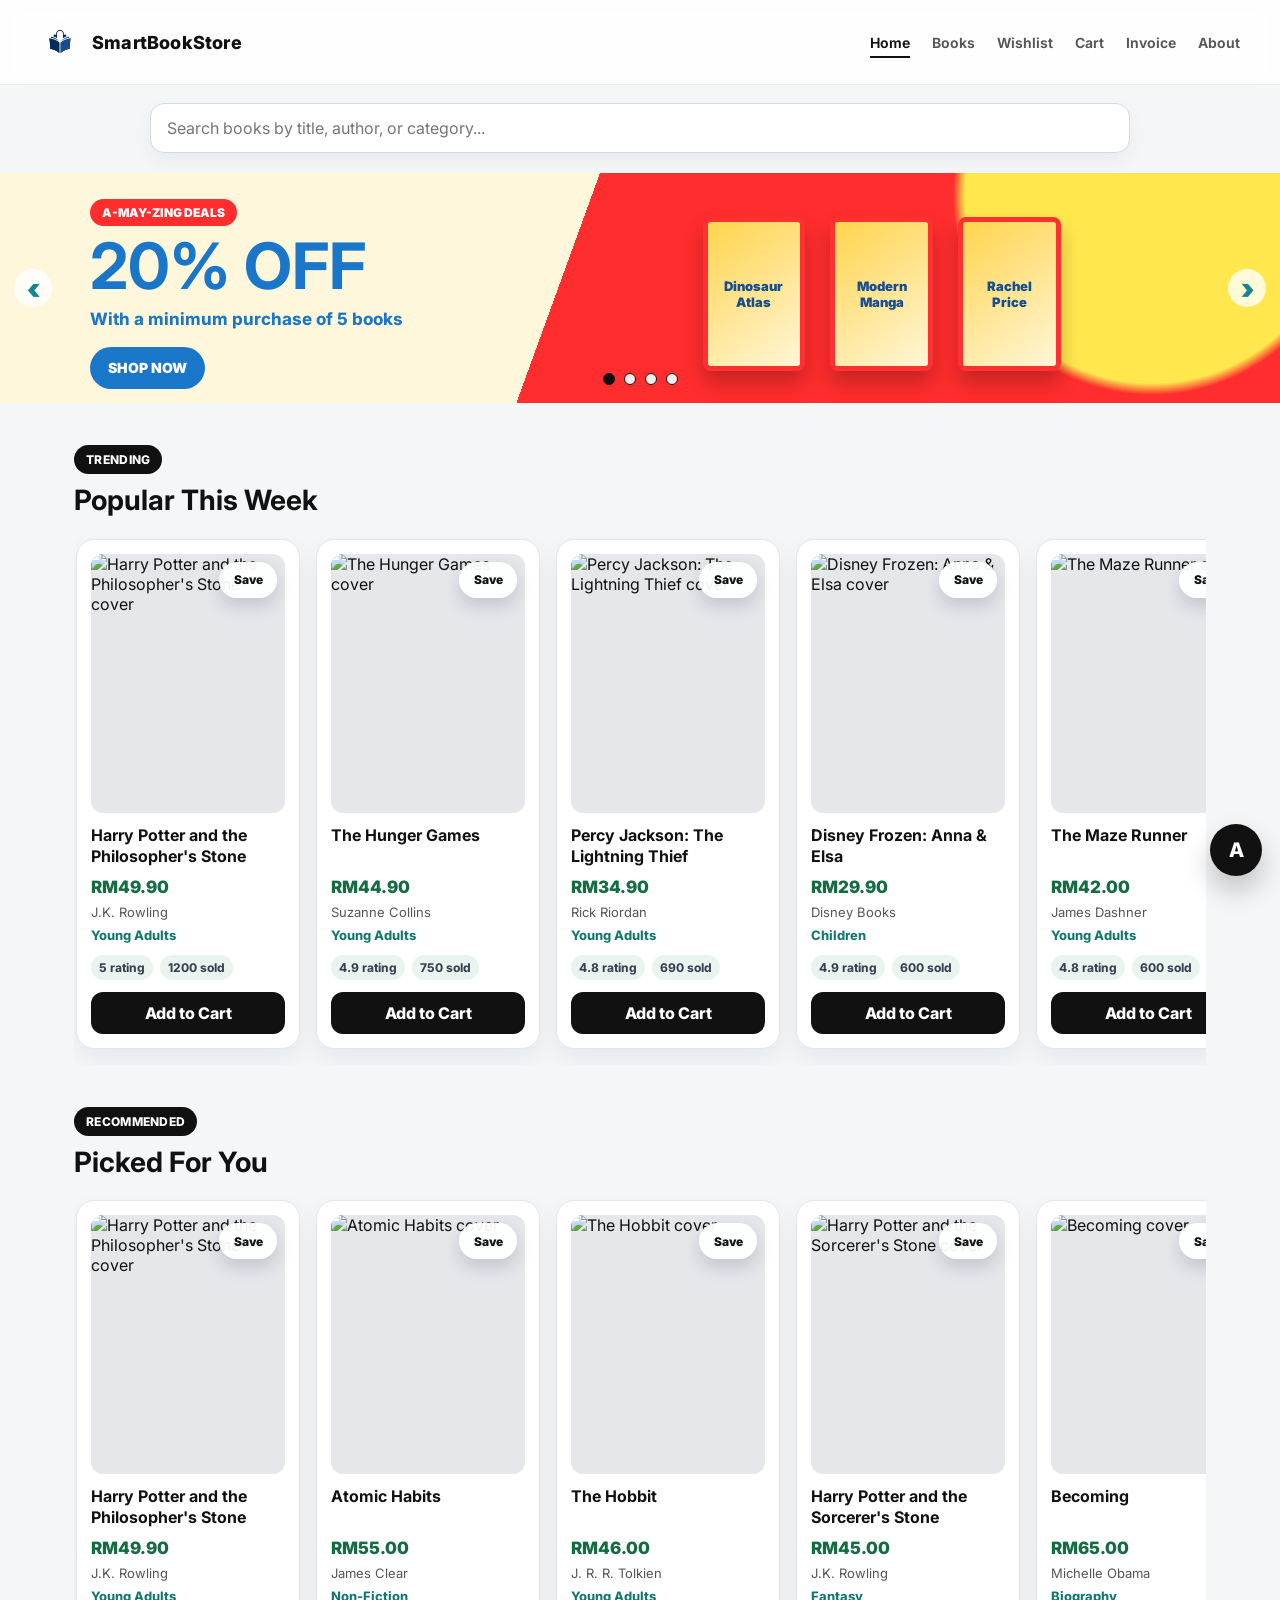
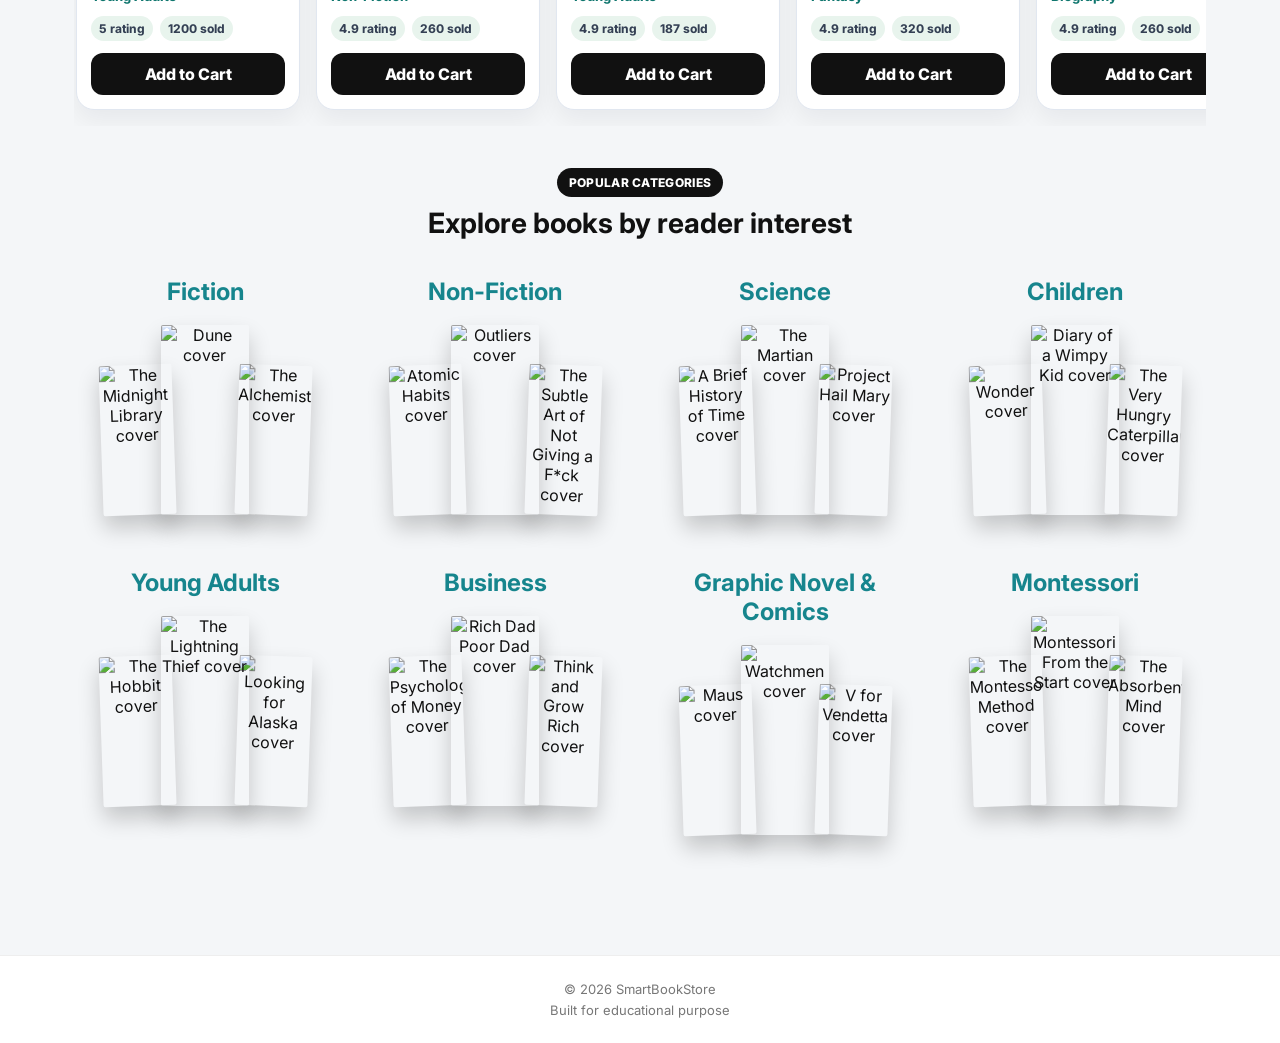
==== commit 2cb9ebcf: "update latest" ====
--- a/index.html
+++ b/index.html
@@ -11,7 +11,9 @@
 <body class="home-body">
   <div class="page-wrapper">
     <header class="navbar">
-      <a href="index.html" class="logo">SmartBookStore</a>
+      <a href="index.html" class="logo">
+  <img src="assets/images/logo.png" alt="SmartBookStore logo" class="logo-img">
+  <span>SmartBookStore</span></a>
       <nav class="nav-links">
         <a href="index.html" class="active">Home</a>
         <a href="books.html">Books</a>
--- a/assets/css/main.css
+++ b/assets/css/main.css
@@ -2325,5 +2325,16 @@
     bottom: 18px;
   }
 }
-
-
+.logo {
+  display: flex;
+  align-items: center;
+  gap: 12px;
+}
+
+.logo-img {
+  width: 40px;
+  height: auto;
+  display: block;
+}
+
+
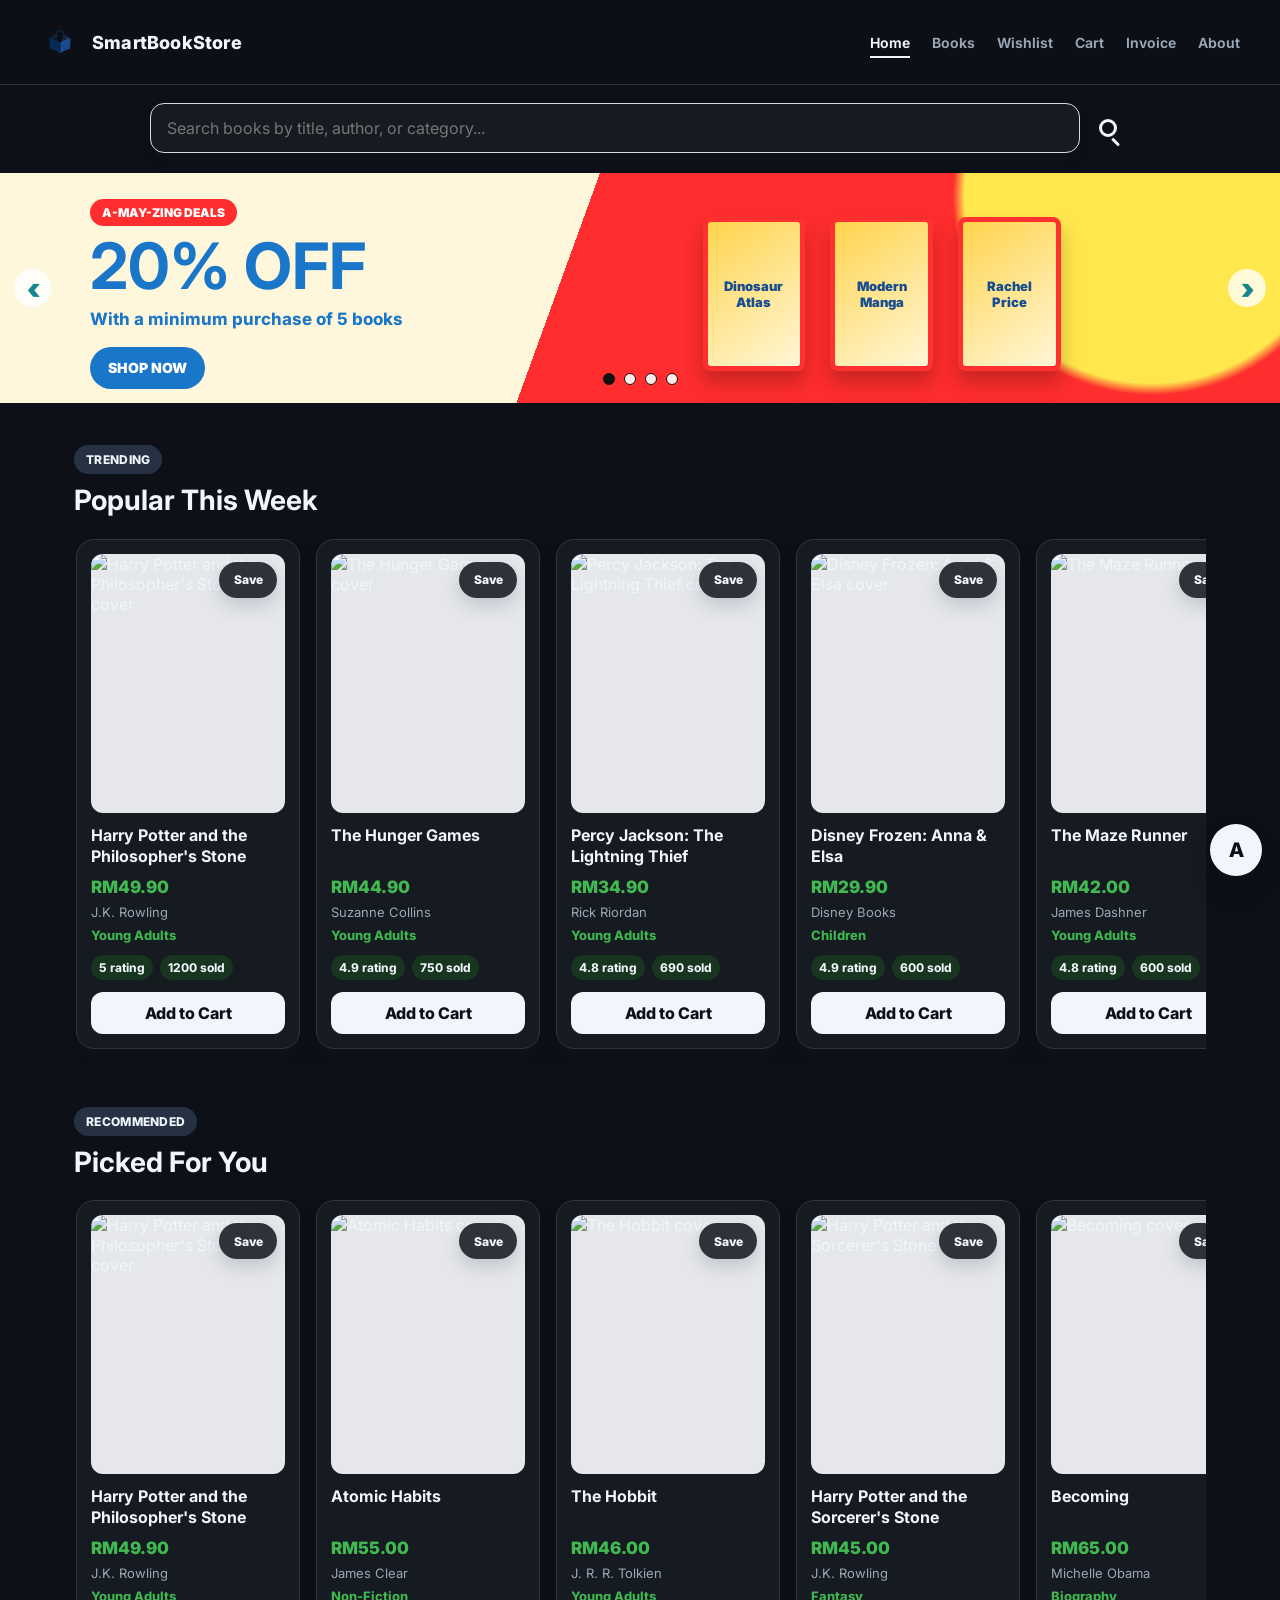
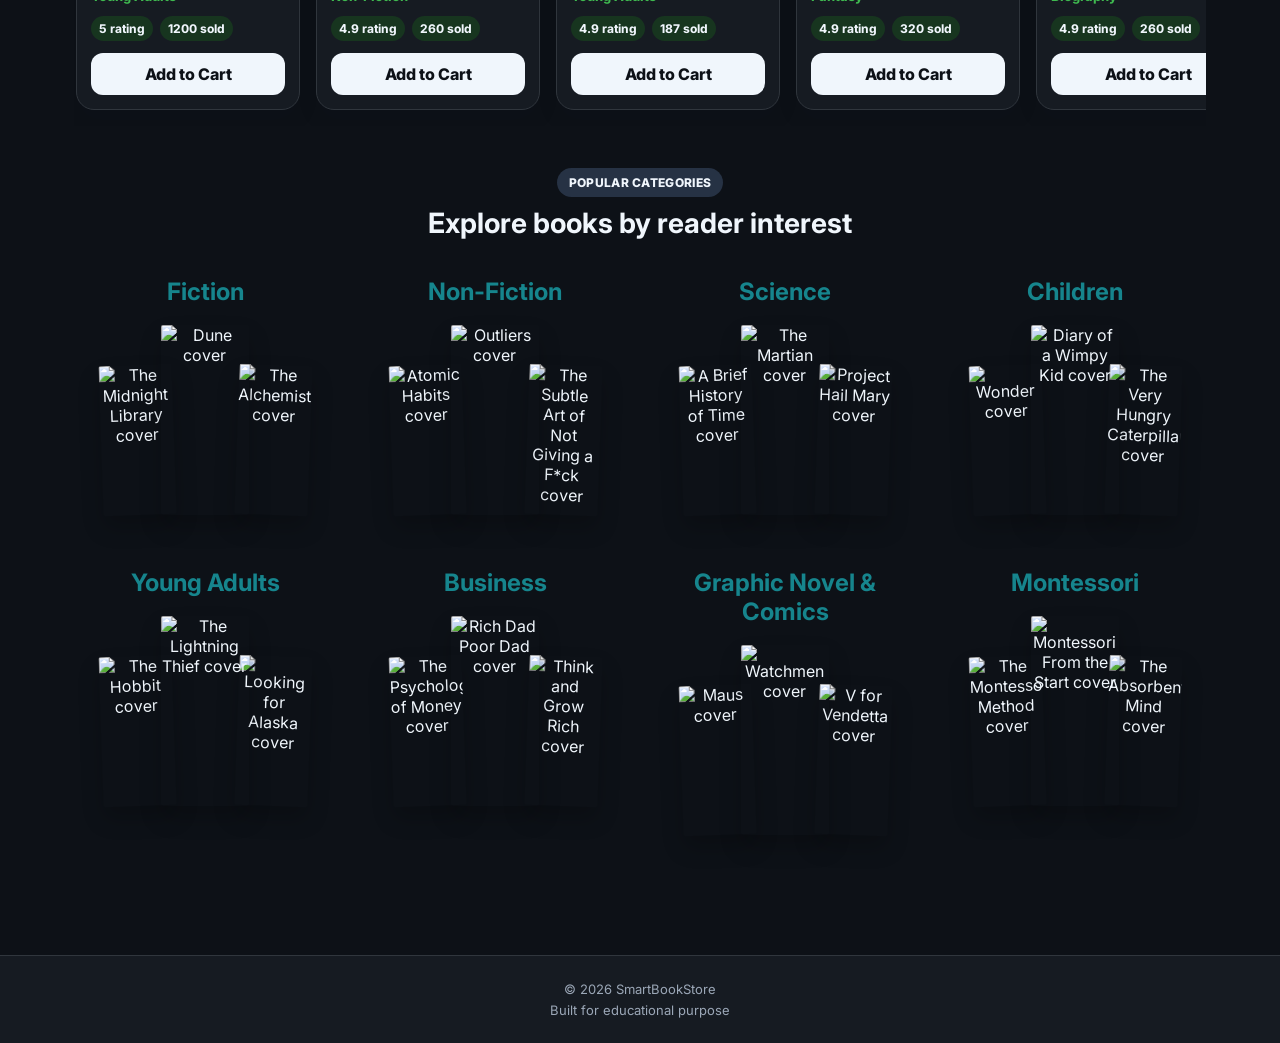
==== commit b614444f: "search button" ====
--- a/index.html
+++ b/index.html
@@ -26,7 +26,12 @@
 
     <main class="home-page">
       <div class="search-box home-search">
-        <input type="text" id="searchInput" placeholder="Search books by title, author, or category...">
+        <div class="search-control">
+          <input type="text" id="searchInput" placeholder="Search books by title, author, or category...">
+          <button type="button" id="homeSearchButton" class="search-submit" aria-label="Search books">
+            <span aria-hidden="true"></span>
+          </button>
+        </div>
         <div id="suggestionBox"></div>
       </div>
 
--- a/assets/css/main.css
+++ b/assets/css/main.css
@@ -8,6 +8,30 @@
 }
 
 :root {
+  --bg: #0d1117;
+  --surface: #161b22;
+  --surface-soft: #21262d;
+  --text: #f0f6fc;
+  --muted: #9ba7b7;
+  --line: #30363d;
+  --accent: #3fb950;
+  --accent-soft: #17351f;
+  --nav-bg: rgba(13, 17, 23, 0.9);
+  --glass-bg: rgba(22, 27, 34, 0.88);
+  --hero-bg: linear-gradient(135deg, #161b22 0%, #1f2937 52%, #13251a 100%);
+  --detail-bg: linear-gradient(135deg, #111827, #13251a);
+  --label-bg: #263244;
+  --label-text: #f0f6fc;
+  --button-bg: #f0f6fc;
+  --button-text: #0d1117;
+  --button-hover-bg: #3fb950;
+  --button-hover-text: #08130b;
+  --footer-text: #9ba7b7;
+  --shadow: 0 18px 40px rgba(0, 0, 0, 0.35);
+  --radius: 18px;
+}
+
+body.light-mode {
   --bg: #f4f6f8;
   --surface: #ffffff;
   --surface-soft: #f8fafc;
@@ -16,8 +40,24 @@
   --line: #e1e7f0;
   --accent: #146c43;
   --accent-soft: #e8f4ed;
+  --nav-bg: rgba(255, 255, 255, 0.9);
+  --glass-bg: rgba(255, 255, 255, 0.94);
+  --hero-bg: linear-gradient(135deg, #ffffff 0%, #f9fbff 48%, #eef8f1 100%);
+  --detail-bg: linear-gradient(135deg, #f8fafc, #eef8f1);
+  --label-bg: #111111;
+  --label-text: #ffffff;
+  --button-bg: #111111;
+  --button-text: #ffffff;
+  --button-hover-bg: #146c43;
+  --button-hover-text: #ffffff;
+  --footer-text: #777777;
   --shadow: 0 14px 35px rgba(24, 39, 75, 0.08);
-  --radius: 18px;
+}
+
+body.light-mode .wishlist-actions .remove-btn,
+body.light-mode .remove-btn {
+  background: #fff1f1;
+  color: #c62828;
 }
 
 html {
@@ -30,7 +70,12 @@
   overflow-x: hidden;
   background: var(--bg);
   color: var(--text);
+  color-scheme: dark;
   font-family: "Inter", "Segoe UI", Arial, sans-serif;
+}
+
+body.light-mode {
+  color-scheme: light;
 }
 
 img {
@@ -64,8 +109,8 @@
   justify-content: space-between;
   gap: 22px;
   padding: 22px 40px;
-  border-bottom: 1px solid #eeeeee;
-  background: rgba(255, 255, 255, 0.9);
+  border-bottom: 1px solid var(--line);
+  background: var(--nav-bg);
   backdrop-filter: blur(10px);
 }
 
@@ -111,9 +156,9 @@
   width: 100%;
   margin-top: 40px;
   padding: 20px;
-  border-top: 1px solid #eeeeee;
+  border-top: 1px solid var(--line);
   background: var(--surface);
-  color: #777777;
+  color: var(--footer-text);
   text-align: center;
   font-size: 13px;
 }
@@ -134,8 +179,8 @@
   width: fit-content;
   padding: 7px 12px;
   border-radius: 999px;
-  background: var(--text);
-  color: #ffffff;
+  background: var(--label-bg);
+  color: var(--label-text);
   font-size: 12px;
   font-weight: 800;
   letter-spacing: 0.3px;
@@ -158,8 +203,8 @@
 .hero-btn.primary,
 .wishlist-browse-btn,
 .wishlist-empty a {
-  background: var(--text);
-  color: #ffffff;
+  background: var(--button-bg);
+  color: var(--button-text);
 }
 
 .hero-btn.secondary {
@@ -199,6 +244,12 @@
   width: min(38vw, 420px);
 }
 
+.search-control {
+  display: grid;
+  grid-template-columns: minmax(0, 1fr) 44px;
+  gap: 6px;
+}
+
 .search-box input {
   width: 100%;
   padding: 14px 16px;
@@ -208,6 +259,45 @@
   color: var(--text);
   outline: none;
   box-shadow: 0 8px 20px rgba(15, 23, 42, 0.05);
+}
+
+.search-submit {
+  display: grid;
+  min-width: 44px;
+  min-height: 48px;
+  place-items: center;
+  border: 0;
+  border-radius: 10px;
+  background: transparent;
+  color: var(--text);
+  cursor: pointer;
+}
+
+.search-submit span {
+  position: relative;
+  width: 18px;
+  height: 18px;
+  border: 3px solid currentColor;
+  border-radius: 50%;
+}
+
+.search-submit span::after {
+  content: "";
+  position: absolute;
+  right: -8px;
+  bottom: -6px;
+  width: 10px;
+  height: 3px;
+  border-radius: 999px;
+  background: currentColor;
+  transform: rotate(45deg);
+  transform-origin: left center;
+}
+
+.search-submit:hover,
+.search-submit:focus-visible {
+  background: var(--surface-soft);
+  color: var(--accent);
 }
 
 .search-box input:focus {
@@ -273,7 +363,7 @@
 .books,
 .book-grid {
   display: grid;
-  grid-template-columns: repeat(auto-fill, minmax(220px, 1fr));
+  grid-template-columns: repeat(auto-fit, minmax(min(210px, 100%), 1fr));
   gap: 18px;
 }
 
@@ -349,7 +439,7 @@
 }
 
 .stock {
-  color: #0f766e;
+  color: var(--accent);
   font-weight: 750;
 }
 
@@ -364,7 +454,7 @@
   padding: 5px 8px;
   border-radius: 999px;
   background: var(--accent-soft);
-  color: #344054;
+  color: var(--text);
   font-size: 12px;
   font-weight: 750;
 }
@@ -375,8 +465,8 @@
   margin-top: auto;
   border: 0;
   border-radius: 12px;
-  background: var(--text);
-  color: #ffffff;
+  background: var(--button-bg);
+  color: var(--button-text);
   cursor: pointer;
   font-weight: 800;
 }
@@ -385,7 +475,8 @@
 .clear-filter-btn:hover,
 .checkout-btn:hover,
 .wishlist-actions .add-cart-btn:hover {
-  background: var(--accent);
+  background: var(--button-hover-bg);
+  color: var(--button-hover-text);
 }
 
 .card-top {
@@ -405,7 +496,7 @@
   padding: 0 11px;
   border: 0;
   border-radius: 999px;
-  background: rgba(255, 255, 255, 0.94);
+  background: var(--glass-bg);
   color: var(--text);
   box-shadow: 0 8px 18px rgba(15, 23, 42, 0.16);
   cursor: pointer;
@@ -414,8 +505,8 @@
 }
 
 .wish-btn.saved {
-  background: var(--text);
-  color: #ffffff;
+  background: var(--button-bg);
+  color: var(--button-text);
 }
 
 /* Home page */
@@ -426,10 +517,10 @@
   display: grid;
   gap: 32px;
   padding: 44px;
-  border: 1px solid #e9edf3;
+  border: 1px solid var(--line);
   border-radius: 24px;
-  background: linear-gradient(135deg, #ffffff 0%, #f9fbff 48%, #eef8f1 100%);
-  box-shadow: 0 20px 45px rgba(24, 39, 75, 0.08);
+  background: var(--hero-bg);
+  box-shadow: var(--shadow);
 }
 
 .home-hero {
@@ -785,7 +876,7 @@
 }
 
 .popular-category-card:hover {
-  background: rgba(255, 255, 255, 0.65);
+  background: var(--surface-soft);
   transform: translateY(-5px);
 }
 
@@ -836,9 +927,9 @@
 .wishlist-summary {
   min-width: 150px;
   padding: 18px;
-  border: 1px solid #e9edf3;
+  border: 1px solid var(--line);
   border-radius: 20px;
-  background: rgba(255, 255, 255, 0.76);
+  background: var(--glass-bg);
   text-align: center;
 }
 
@@ -866,17 +957,17 @@
   align-items: end;
   margin: 22px 0 30px;
   padding: 16px;
-  border: 1px solid #e9edf3;
+  border: 1px solid var(--line);
   border-radius: var(--radius);
-  background: rgba(255, 255, 255, 0.94);
-  box-shadow: 0 14px 30px rgba(15, 23, 42, 0.07);
+  background: var(--glass-bg);
+  box-shadow: var(--shadow);
   backdrop-filter: blur(10px);
 }
 
 .book-filter span {
   display: block;
   margin-bottom: 7px;
-  color: #444444;
+  color: var(--muted);
   font-size: 13px;
   font-weight: 800;
 }
@@ -898,8 +989,8 @@
 
 .clear-filter-btn {
   padding: 0 18px;
-  background: var(--text);
-  color: #ffffff;
+  background: var(--button-bg);
+  color: var(--button-text);
   cursor: pointer;
 }
 
@@ -1026,14 +1117,14 @@
 }
 
 .wishlist-actions .add-cart-btn {
-  background: var(--text);
-  color: #ffffff;
+  background: var(--button-bg);
+  color: var(--button-text);
 }
 
 .wishlist-actions .remove-btn,
 .remove-btn {
-  background: #fff1f1;
-  color: #c62828;
+  background: #351b1f;
+  color: #ff9aa5;
 }
 
 .wishlist-empty {
@@ -1135,7 +1226,7 @@
   height: 104px;
   flex: 0 0 auto;
   border-radius: 10px;
-  background: #f2f2f2;
+  background: var(--surface-soft);
   object-fit: cover;
 }
 
@@ -1160,7 +1251,7 @@
   gap: 10px;
   padding: 5px;
   border-radius: 999px;
-  background: #f5f6f8;
+  background: var(--surface-soft);
 }
 
 .qty-control button {
@@ -1168,8 +1259,8 @@
   height: 30px;
   border: 0;
   border-radius: 50%;
-  background: var(--text);
-  color: #ffffff;
+  background: var(--button-bg);
+  color: var(--button-text);
   cursor: pointer;
   font-weight: 800;
 }
@@ -1213,7 +1304,7 @@
 .checkout-panel label {
   display: block;
   margin-top: 16px;
-  color: #333333;
+  color: var(--muted);
   font-size: 13px;
   font-weight: 750;
 }
@@ -1243,7 +1334,7 @@
   padding: 14px;
   border: 1px dashed #b8c8dd;
   border-radius: 14px;
-  background: #fbfdff;
+  background: var(--surface-soft);
 }
 
 .voucher-panel label {
@@ -1267,8 +1358,8 @@
   padding: 0 14px;
   border: 0;
   border-radius: 10px;
-  background: var(--text);
-  color: #ffffff;
+  background: var(--button-bg);
+  color: var(--button-text);
   cursor: pointer;
   font-weight: 800;
 }
@@ -1324,14 +1415,15 @@
   padding: 14px 18px;
   border: 0;
   border-radius: 12px;
-  background: var(--text);
-  color: #ffffff;
+  background: var(--button-bg);
+  color: var(--button-text);
   cursor: pointer;
   font-weight: 800;
 }
 
 /* Invoice page */
 .invoice-page {
+  width: 100%;
   max-width: 1280px;
   margin: 0 auto;
   padding: 38px 24px 70px;
@@ -1339,11 +1431,14 @@
 
 .invoice-shell,
 .invoice-card {
-  border: 1px solid #e9edf3;
+  min-width: 0;
+  border: 1px solid var(--line);
   background: var(--surface);
 }
 
 .invoice-shell {
+  width: 100%;
+  overflow: hidden;
   padding: 28px;
   border-radius: 22px;
   box-shadow: var(--shadow);
@@ -1361,6 +1456,7 @@
   margin: 14px 0 6px;
   font-size: 38px;
   line-height: 1.1;
+  overflow-wrap: anywhere;
 }
 
 .invoice-header p {
@@ -1402,6 +1498,7 @@
 .invoice-main,
 .invoice-side {
   display: grid;
+  min-width: 0;
   gap: 18px;
 }
 
@@ -1434,6 +1531,7 @@
 }
 
 .invoice-table-wrap {
+  max-width: 100%;
   overflow-x: auto;
 }
 
@@ -1451,7 +1549,7 @@
 }
 
 .invoice-table th {
-  color: #344054;
+  color: var(--muted);
   font-size: 12px;
   font-weight: 850;
   letter-spacing: 0.3px;
@@ -1472,6 +1570,7 @@
 .invoice-table strong,
 .invoice-table span {
   display: block;
+  overflow-wrap: anywhere;
 }
 
 .invoice-table span {
@@ -1488,7 +1587,7 @@
   padding: 16px;
   border: 1px solid #dce8f2;
   border-radius: 16px;
-  background: #f7fbff;
+  background: var(--surface-soft);
 }
 
 .tracking-box strong,
@@ -1582,10 +1681,59 @@
   font-weight: 850;
 }
 
+.history-card p {
+  margin: 0;
+  color: var(--muted);
+}
+
+.history-list {
+  display: grid;
+  gap: 10px;
+}
+
+.history-item {
+  display: flex;
+  min-width: 0;
+  align-items: center;
+  justify-content: space-between;
+  gap: 12px;
+  padding: 12px;
+  border: 1px solid #e8edf3;
+  border-radius: 14px;
+  background: var(--surface-soft);
+  color: var(--text);
+  text-decoration: none;
+  transition: 0.2s ease;
+}
+
+.history-item:hover,
+.history-item.active {
+  border-color: #b8c8dd;
+  background: var(--accent-soft);
+}
+
+.history-item strong,
+.history-item small {
+  display: block;
+  overflow-wrap: anywhere;
+}
+
+.history-item small {
+  margin-top: 4px;
+  color: var(--muted);
+  font-size: 12px;
+}
+
+.history-item b {
+  flex: 0 0 auto;
+  color: var(--accent);
+}
+
 .address-card p {
   margin: 8px 0;
   color: var(--muted);
   line-height: 1.55;
+  overflow-wrap: anywhere;
 }
 
 .address-card strong {
@@ -1617,8 +1765,8 @@
   margin-top: 8px;
   padding: 0 18px;
   border-radius: 12px;
-  background: var(--text);
-  color: #ffffff;
+  background: var(--button-bg);
+  color: var(--button-text);
   font-weight: 800;
   text-decoration: none;
 }
@@ -1655,7 +1803,7 @@
   justify-content: center;
   padding: 24px;
   border-radius: 20px;
-  background: linear-gradient(135deg, #f8fafc, #eef8f1);
+  background: var(--detail-bg);
 }
 
 .detail-image img {
@@ -1734,7 +1882,7 @@
 
 .detail-benefits span {
   margin-top: 4px;
-  color: #666666;
+  color: var(--muted);
   font-size: 12px;
 }
 
@@ -1758,8 +1906,8 @@
 
 .detail-actions button {
   border: 0;
-  background: var(--text);
-  color: #ffffff;
+  background: var(--button-bg);
+  color: var(--button-text);
   cursor: pointer;
 }
 
@@ -1824,8 +1972,8 @@
   gap: 12px;
   padding: 26px;
   border-radius: var(--radius);
-  background: var(--text);
-  color: #ffffff;
+  background: var(--label-bg);
+  color: var(--label-text);
 }
 
 .about-highlight strong {
@@ -1884,7 +2032,7 @@
 .about-stats span {
   display: block;
   margin-top: 8px;
-  color: #666666;
+  color: var(--muted);
   font-size: 14px;
 }
 
@@ -1977,7 +2125,7 @@
 
 .team-member p {
   margin: 0;
-  color: #777777;
+  color: var(--muted);
   font-size: 13px;
 }
 
@@ -1989,8 +2137,8 @@
   z-index: 9999;
   padding: 12px 18px;
   border-radius: 12px;
-  background: var(--text);
-  color: #ffffff;
+  background: var(--button-bg);
+  color: var(--button-text);
   opacity: 0;
   transform: translateY(12px);
   transition: 0.25s;
@@ -2069,8 +2217,8 @@
 .accessibility-reset {
   width: 100%;
   margin-top: 10px;
-  background: var(--text);
-  color: #ffffff;
+  background: var(--button-bg);
+  color: var(--button-text);
 }
 
 .accessibility-tab {
@@ -2082,8 +2230,8 @@
   height: 52px;
   border: 0;
   border-radius: 50%;
-  background: var(--text);
-  color: #ffffff;
+  background: var(--button-bg);
+  color: var(--button-text);
   font-size: 20px;
   box-shadow: 0 14px 28px rgba(0, 0, 0, 0.22);
 }
@@ -2108,8 +2256,8 @@
   filter: none !important;
 }
 
-.light-bg {
-  background: #ffffff !important;
+.light-mode {
+  background: var(--bg) !important;
 }
 
 .underline-links a {
@@ -2178,8 +2326,15 @@
   }
 
   .books-toolbar {
-    position: static;
+    position: sticky;
+    top: 158px;
     grid-template-columns: 1fr;
+  }
+
+  .books,
+  .book-grid,
+  .wishlist-grid {
+    grid-template-columns: repeat(auto-fit, minmax(180px, 1fr));
   }
 
   .all-books-heading,
@@ -2192,6 +2347,26 @@
 
   .checkout-panel {
     position: static;
+  }
+
+  .invoice-grid {
+    grid-template-columns: 1fr;
+  }
+
+  .invoice-main {
+    order: 2;
+  }
+
+  .invoice-side {
+    order: 1;
+  }
+
+  .invoice-side .invoice-card:not(.history-card) {
+    order: 2;
+  }
+
+  .history-card {
+    order: 1;
   }
 }
 
@@ -2215,8 +2390,12 @@
   .checkout-panel,
   .invoice-shell,
   .invoice-card {
-    padding: 20px;
+    padding: 18px;
     border-radius: 16px;
+  }
+
+  .invoice-shell {
+    padding: 14px;
   }
 
   .home-hero h1,
@@ -2235,8 +2414,6 @@
     font-size: 22px;
   }
 
-  .books,
-  .book-grid,
   .popular-category-grid,
   .about-stats,
   .feature-grid,
@@ -2245,6 +2422,73 @@
     grid-template-columns: 1fr;
   }
 
+  .books,
+  .book-grid,
+  .wishlist-grid,
+  .scroll-container,
+  .recommendation-row {
+    display: grid;
+    grid-template-columns: repeat(2, minmax(0, 1fr));
+    gap: 12px;
+    overflow: visible;
+  }
+
+  .book-card,
+  .wishlist-card {
+    min-height: auto;
+    padding: 10px;
+    border-radius: 14px;
+  }
+
+  .book-card img,
+  .wishlist-card img {
+    border-radius: 10px;
+  }
+
+  .book-card h3,
+  .wishlist-card h3 {
+    min-height: 38px;
+    font-size: 13px;
+    line-height: 1.3;
+  }
+
+  .price {
+    font-size: 15px;
+  }
+
+  .publisher,
+  .stock {
+    font-size: 12px;
+  }
+
+  .meta {
+    gap: 5px;
+    margin: 10px 0;
+  }
+
+  .meta span {
+    padding: 4px 6px;
+    font-size: 11px;
+  }
+
+  .book-card > button,
+  .wishlist-actions button {
+    min-height: 38px;
+    font-size: 13px;
+  }
+
+  .card-top {
+    top: 16px;
+    right: 16px;
+  }
+
+  .wish-btn {
+    min-width: 48px;
+    height: 32px;
+    padding: 0 9px;
+    font-size: 11px;
+  }
+
   .promo-carousel,
   .promo-track,
   .promo-slide {
@@ -2275,18 +2519,100 @@
     grid-template-columns: 1fr;
   }
 
+  .invoice-main {
+    order: 2;
+  }
+
+  .invoice-side {
+    order: 1;
+  }
+
+  .invoice-side .invoice-card:not(.history-card) {
+    order: 2;
+  }
+
+  .history-card {
+    order: 1;
+  }
+
   .invoice-header h1 {
-    font-size: 28px;
+    font-size: 25px;
   }
 
   .invoice-status {
     width: 100%;
+    min-width: 0;
+    padding: 14px;
     text-align: left;
+  }
+
+  .invoice-card h2 {
+    font-size: 19px;
+  }
+
+  .invoice-card-heading {
+    align-items: flex-start;
+    flex-direction: column;
+    gap: 6px;
+  }
+
+  .invoice-table {
+    min-width: 0;
+    table-layout: fixed;
+  }
+
+  .invoice-table th,
+  .invoice-table td {
+    padding: 12px 4px;
+    font-size: 12px;
+  }
+
+  .invoice-table th {
+    font-size: 10px;
+    letter-spacing: 0;
+  }
+
+  .invoice-table th:first-child,
+  .invoice-table td:first-child {
+    width: 42%;
+  }
+
+  .invoice-table span,
+  .tracking-steps small,
+  .history-item small {
+    font-size: 11px;
+  }
+
+  .tracking-box {
+    padding: 14px;
+  }
+
+  .history-item {
+    align-items: flex-start;
+    flex-direction: column;
+    gap: 8px;
+  }
+
+  .history-item b {
+    align-self: flex-start;
+  }
+
+  .invoice-totals p {
+    gap: 10px;
+    font-size: 13px;
+  }
+
+  .invoice-totals .grand-total {
+    font-size: 17px;
+  }
+
+  .address-card p {
+    font-size: 14px;
   }
 
   .scroll-container .book-card,
   .recommendation-row .book-card {
-    flex-basis: 78vw;
+    flex-basis: auto;
   }
 
   .wishlist-actions {
@@ -2310,6 +2636,10 @@
     text-align: left;
   }
 
+  .logo-img {
+    width: 32px;
+  }
+
   .process-list div {
     grid-template-columns: 1fr;
   }
@@ -2325,6 +2655,75 @@
     bottom: 18px;
   }
 }
+
+@media (max-width: 360px) {
+  .books,
+  .book-grid,
+  .wishlist-grid,
+  .scroll-container,
+  .recommendation-row {
+    grid-template-columns: 1fr;
+  }
+}
+
+@media (max-width: 420px) {
+  .invoice-table,
+  .invoice-table thead,
+  .invoice-table tbody,
+  .invoice-table tr,
+  .invoice-table td {
+    display: block;
+    width: 100%;
+  }
+
+  .invoice-table thead {
+    display: none;
+  }
+
+  .invoice-table tr {
+    padding: 12px 0;
+    border-bottom: 1px solid var(--line);
+  }
+
+  .invoice-table td {
+    display: flex;
+    justify-content: space-between;
+    gap: 14px;
+    padding: 6px 0;
+    border-bottom: 0;
+    text-align: right;
+  }
+
+  .invoice-table td::before {
+    flex: 0 0 76px;
+    color: var(--muted);
+    text-align: left;
+    font-size: 11px;
+    font-weight: 850;
+    text-transform: uppercase;
+  }
+
+  .invoice-table td:nth-child(1)::before {
+    content: "Product";
+  }
+
+  .invoice-table td:nth-child(2)::before {
+    content: "Price";
+  }
+
+  .invoice-table td:nth-child(3)::before {
+    content: "Qty";
+  }
+
+  .invoice-table td:nth-child(4)::before {
+    content: "Total";
+  }
+
+  .invoice-table td:first-child {
+    width: 100%;
+  }
+}
+
 .logo {
   display: flex;
   align-items: center;
@@ -2333,8 +2732,10 @@
 
 .logo-img {
   width: 40px;
+  max-width: 100%;
   height: auto;
   display: block;
-}
-
-
+  object-fit: contain;
+}
+
+
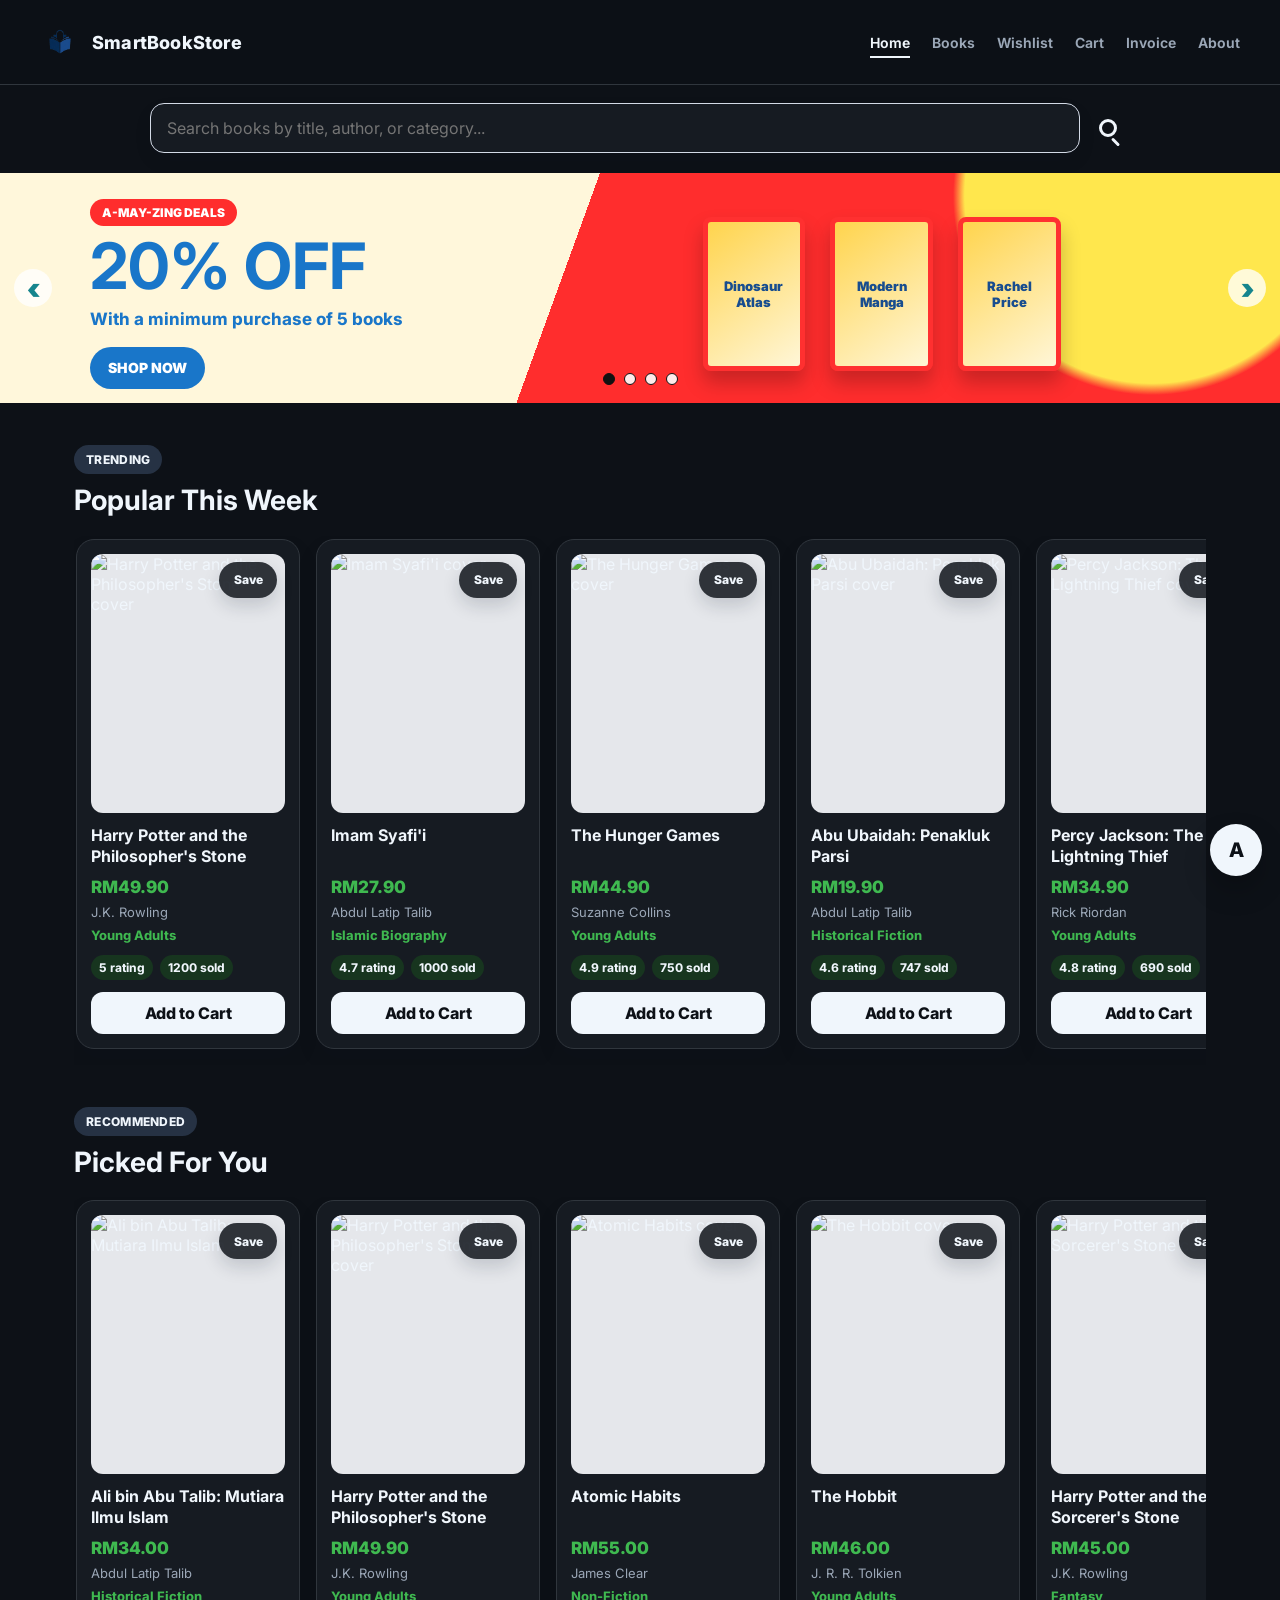
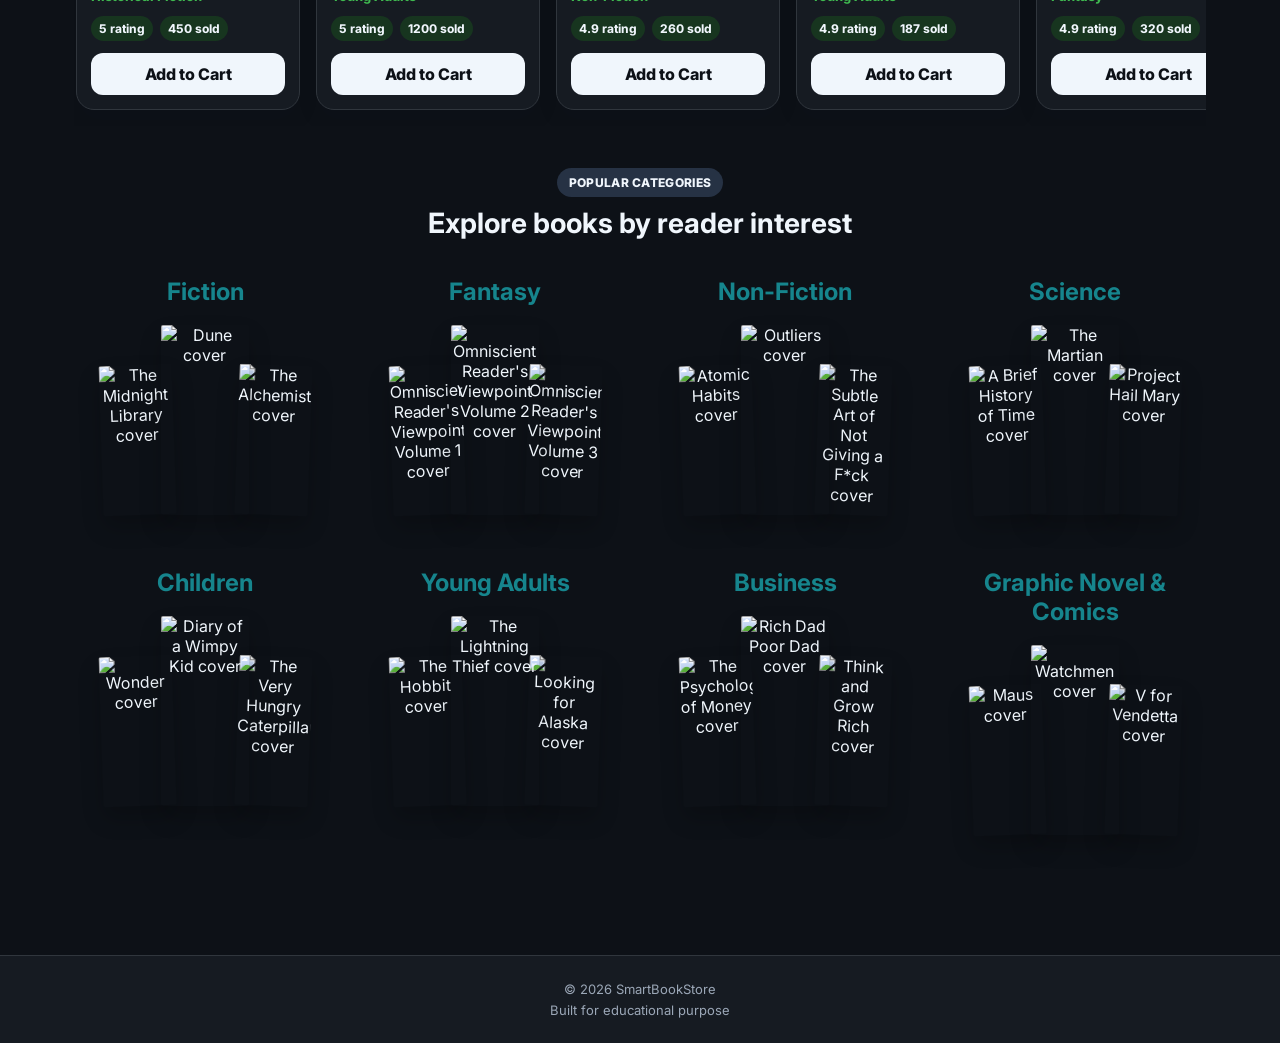
==== commit d679aae2: "note" ====
--- a/index.html
+++ b/index.html
@@ -1,4 +1,5 @@
 <!DOCTYPE html>
+<!-- Presentation note: Home page ialah landing utama dengan promosi, search, trending books, recommended books, dan popular categories. -->
 <html lang="en">
 <head>
   <meta charset="UTF-8">
--- a/assets/css/main.css
+++ b/assets/css/main.css
@@ -1,6 +1,7 @@
 /* =========================================================
    SmartBookStore main stylesheet
    Struktur: foundation -> layout -> components -> pages -> responsive.
+   Presentation note: File ini kawal rupa keseluruhan website termasuk responsive layout, cards, forms, accessibility panel, dan back-to-top button.
    ========================================================= */
 
 * {
@@ -948,9 +949,6 @@
 }
 
 .books-toolbar {
-  position: sticky;
-  top: 88px;
-  z-index: 900;
   display: grid;
   grid-template-columns: repeat(2, minmax(220px, 1fr)) auto;
   gap: 14px;
@@ -1034,6 +1032,49 @@
   color: var(--muted);
 }
 
+.book-empty-state .clear-filter-btn {
+  width: auto;
+  min-width: 150px;
+  margin-top: 18px;
+}
+
+/* Back-to-top button muncul selepas user scroll jauh dalam Books page. */
+.back-to-top-btn {
+  position: fixed;
+  right: 18px;
+  bottom: 92px;
+  z-index: 1800;
+  display: grid;
+  width: 48px;
+  height: 48px;
+  place-items: center;
+  border: 1px solid var(--line);
+  border-radius: 50%;
+  background: var(--button-bg);
+  color: var(--button-text);
+  cursor: pointer;
+  box-shadow: 0 14px 28px rgba(0, 0, 0, 0.22);
+  font-size: 22px;
+  font-weight: 900;
+  opacity: 0;
+  pointer-events: none;
+  transform: translateY(12px);
+  transition: opacity 0.2s ease, transform 0.2s ease, background 0.2s ease, color 0.2s ease;
+}
+
+.back-to-top-btn.show {
+  opacity: 1;
+  pointer-events: auto;
+  transform: translateY(0);
+}
+
+.back-to-top-btn:hover,
+.back-to-top-btn:focus-visible {
+  background: var(--button-hover-bg);
+  color: var(--button-hover-text);
+  outline: none;
+}
+
 /* Wishlist page */
 .wishlist-hero {
   grid-template-columns: 1fr auto;
@@ -1293,12 +1334,38 @@
 }
 
 .empty-cart {
+  display: grid;
+  justify-items: center;
+  gap: 10px;
   padding: 42px 20px;
   border: 1px dashed #d7dde5;
   border-radius: 14px;
   background: var(--surface-soft);
   color: var(--muted);
   text-align: center;
+}
+
+.empty-cart strong {
+  color: var(--text);
+  font-size: 22px;
+}
+
+.empty-cart span {
+  max-width: 360px;
+}
+
+.empty-cart a {
+  display: inline-flex;
+  min-height: 42px;
+  align-items: center;
+  justify-content: center;
+  margin-top: 4px;
+  padding: 0 18px;
+  border-radius: 12px;
+  background: var(--button-bg);
+  color: var(--button-text);
+  font-weight: 800;
+  text-decoration: none;
 }
 
 .checkout-panel label {
@@ -1429,6 +1496,26 @@
   padding: 38px 24px 70px;
 }
 
+.order-confirmation {
+  display: grid;
+  gap: 5px;
+  margin-bottom: 18px;
+  padding: 16px 18px;
+  border: 1px solid rgba(63, 185, 80, 0.45);
+  border-radius: 16px;
+  background: var(--accent-soft);
+}
+
+.order-confirmation strong {
+  color: var(--accent);
+  font-size: 18px;
+}
+
+.order-confirmation span {
+  color: var(--muted);
+  line-height: 1.5;
+}
+
 .invoice-shell,
 .invoice-card {
   min-width: 0;
@@ -1684,6 +1771,33 @@
 .history-card p {
   margin: 0;
   color: var(--muted);
+}
+
+.history-heading {
+  align-items: flex-start;
+}
+
+.history-tools {
+  display: inline-flex;
+  align-items: center;
+  gap: 10px;
+}
+
+.history-clear-btn {
+  min-height: 32px;
+  padding: 0 10px;
+  border: 1px solid rgba(255, 154, 165, 0.45);
+  border-radius: 999px;
+  background: #351b1f;
+  color: #ff9aa5;
+  cursor: pointer;
+  font-size: 12px;
+  font-weight: 850;
+}
+
+body.light-mode .history-clear-btn {
+  background: #fff1f1;
+  color: #c62828;
 }
 
 .history-list {
@@ -2326,8 +2440,6 @@
   }
 
   .books-toolbar {
-    position: sticky;
-    top: 158px;
     grid-template-columns: 1fr;
   }
 
@@ -2654,9 +2766,17 @@
     right: 12px;
     bottom: 18px;
   }
-}
-
-@media (max-width: 360px) {
+
+  .back-to-top-btn {
+    right: 12px;
+    bottom: 82px;
+    width: 44px;
+    height: 44px;
+    font-size: 20px;
+  }
+}
+
+@media (max-width: 320px) {
   .books,
   .book-grid,
   .wishlist-grid,
